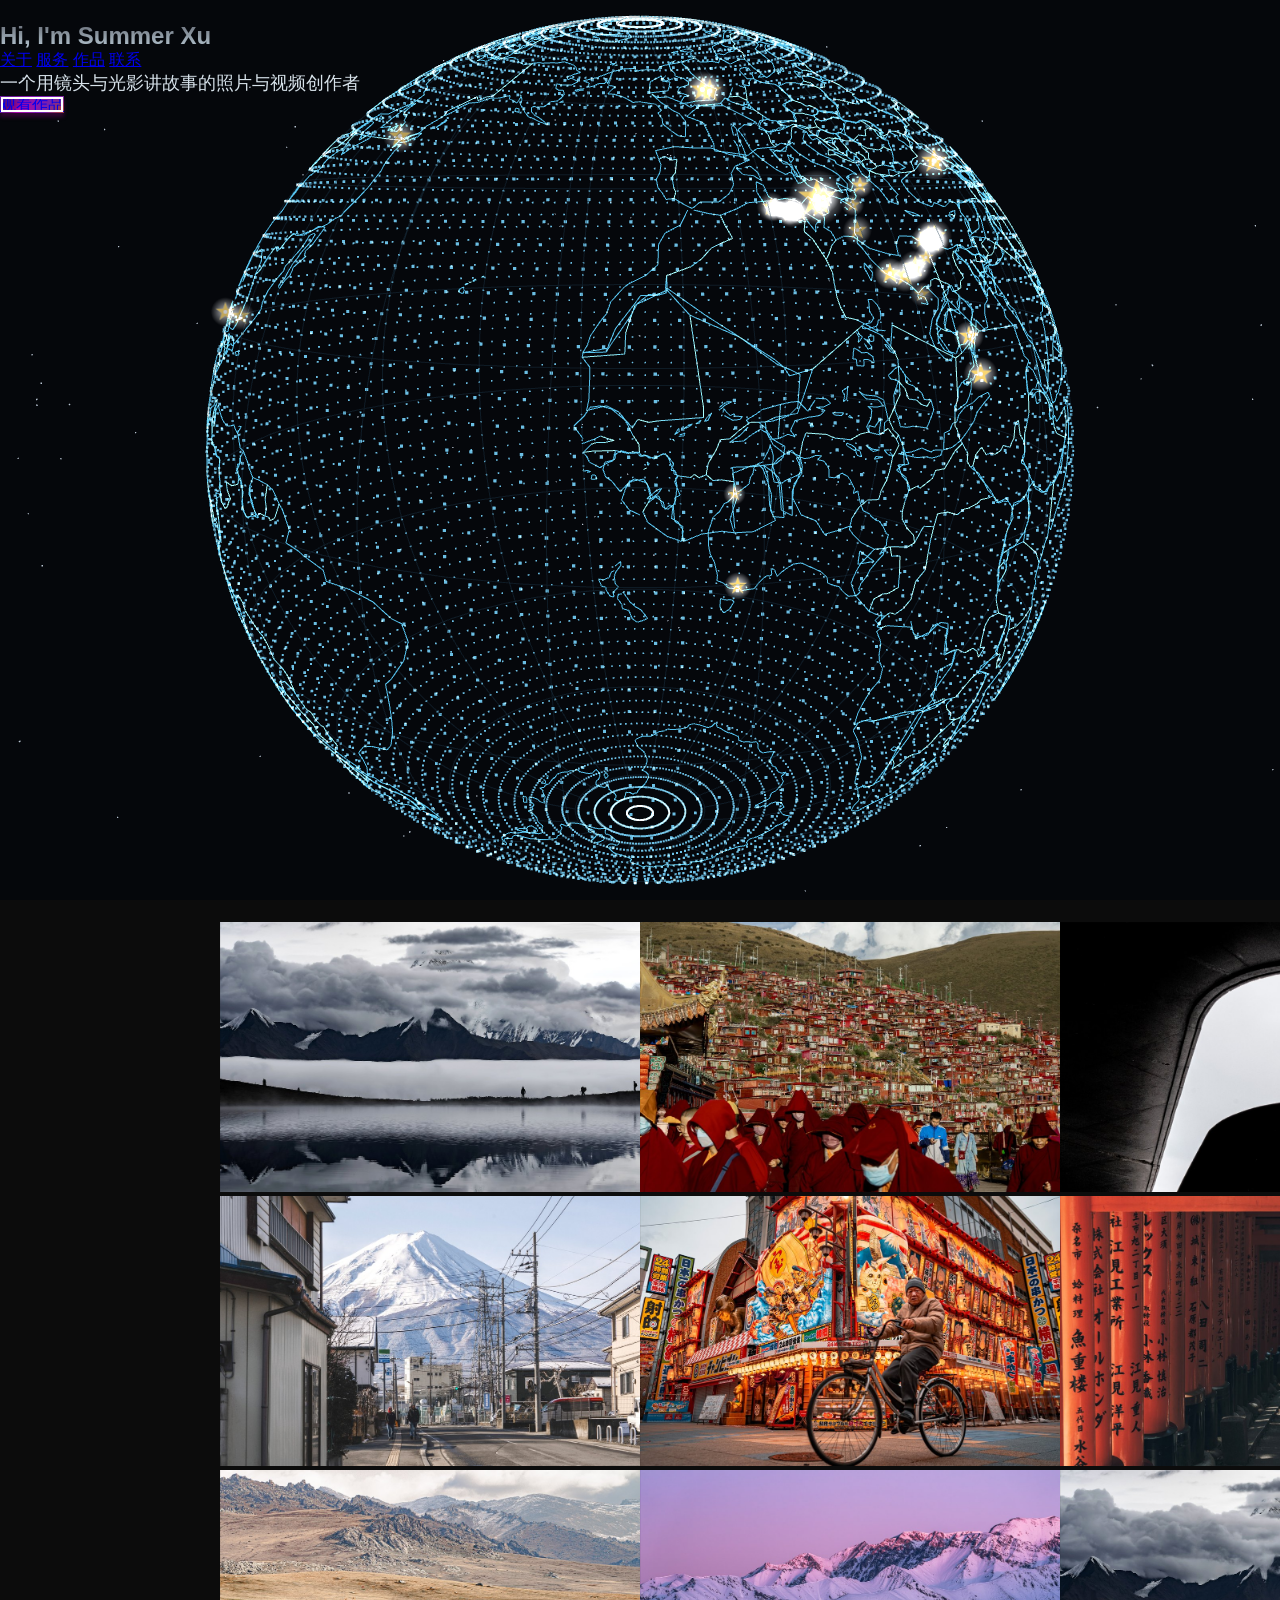
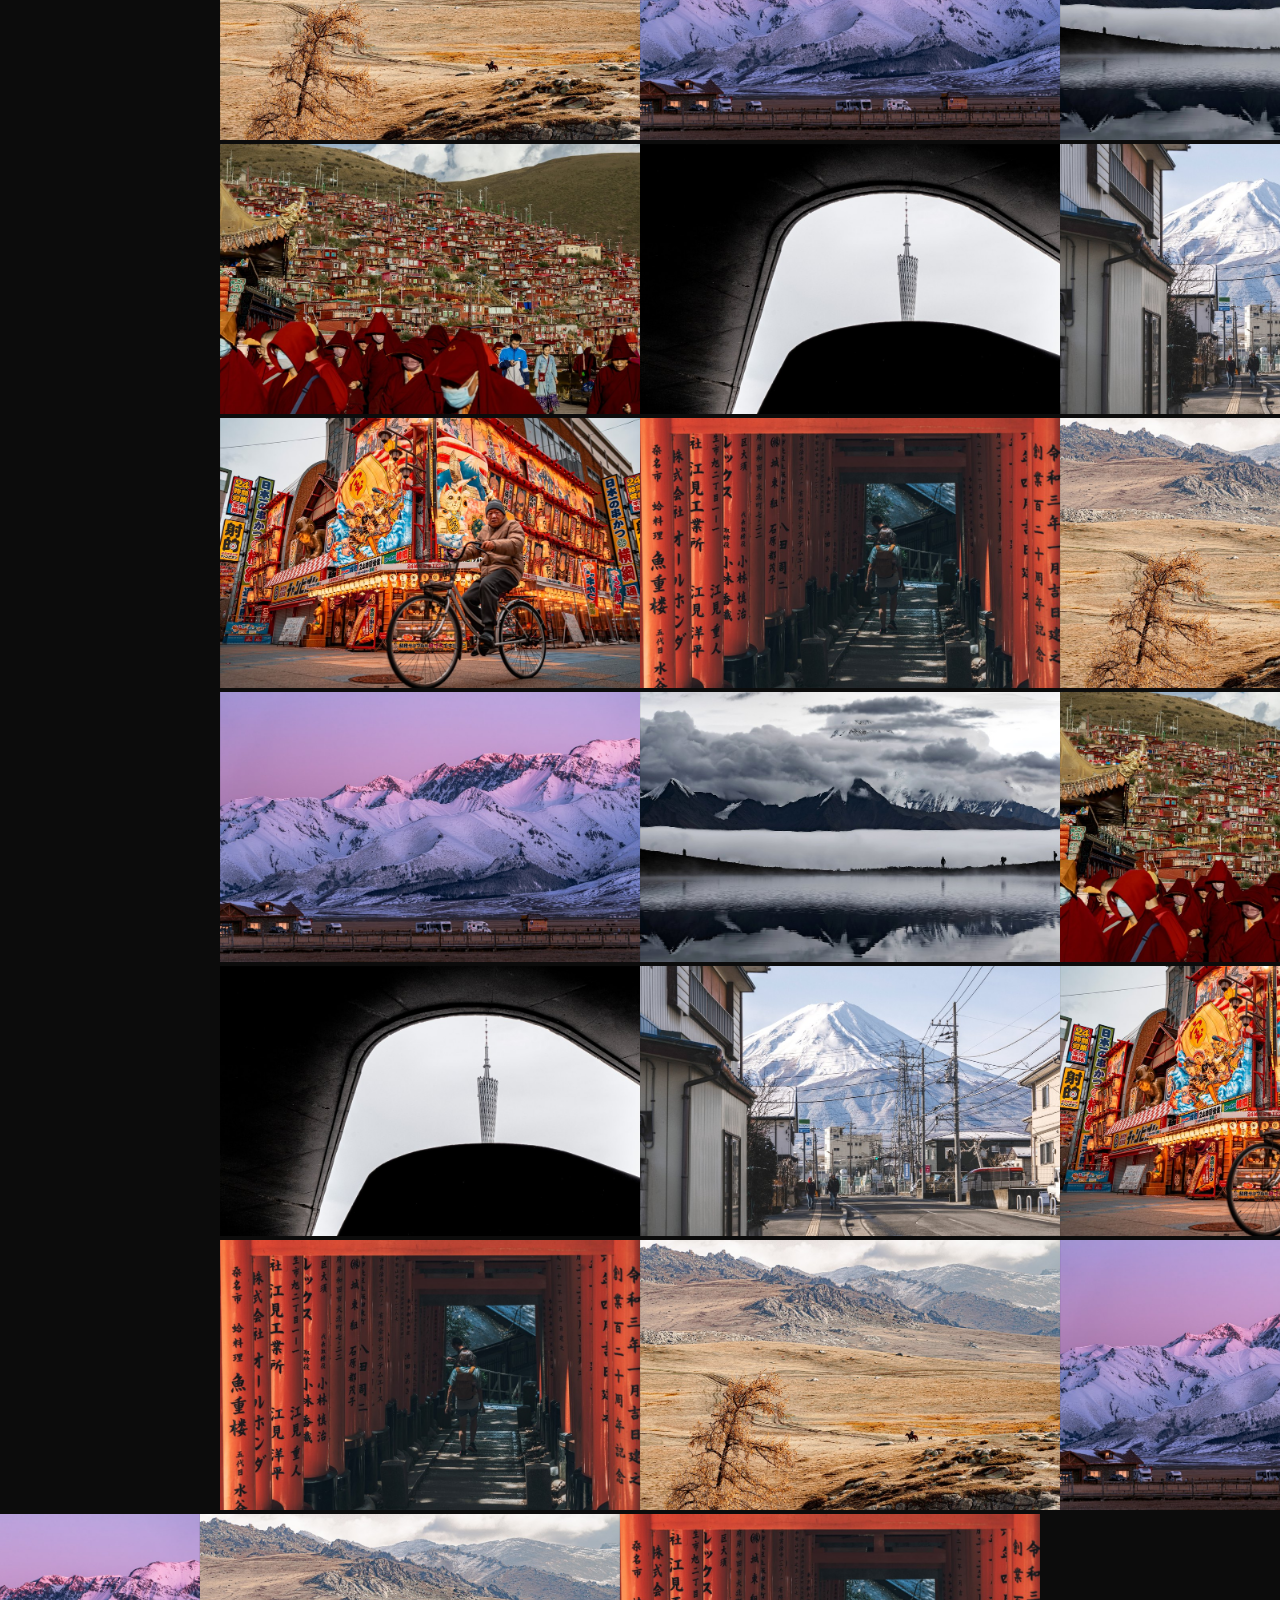
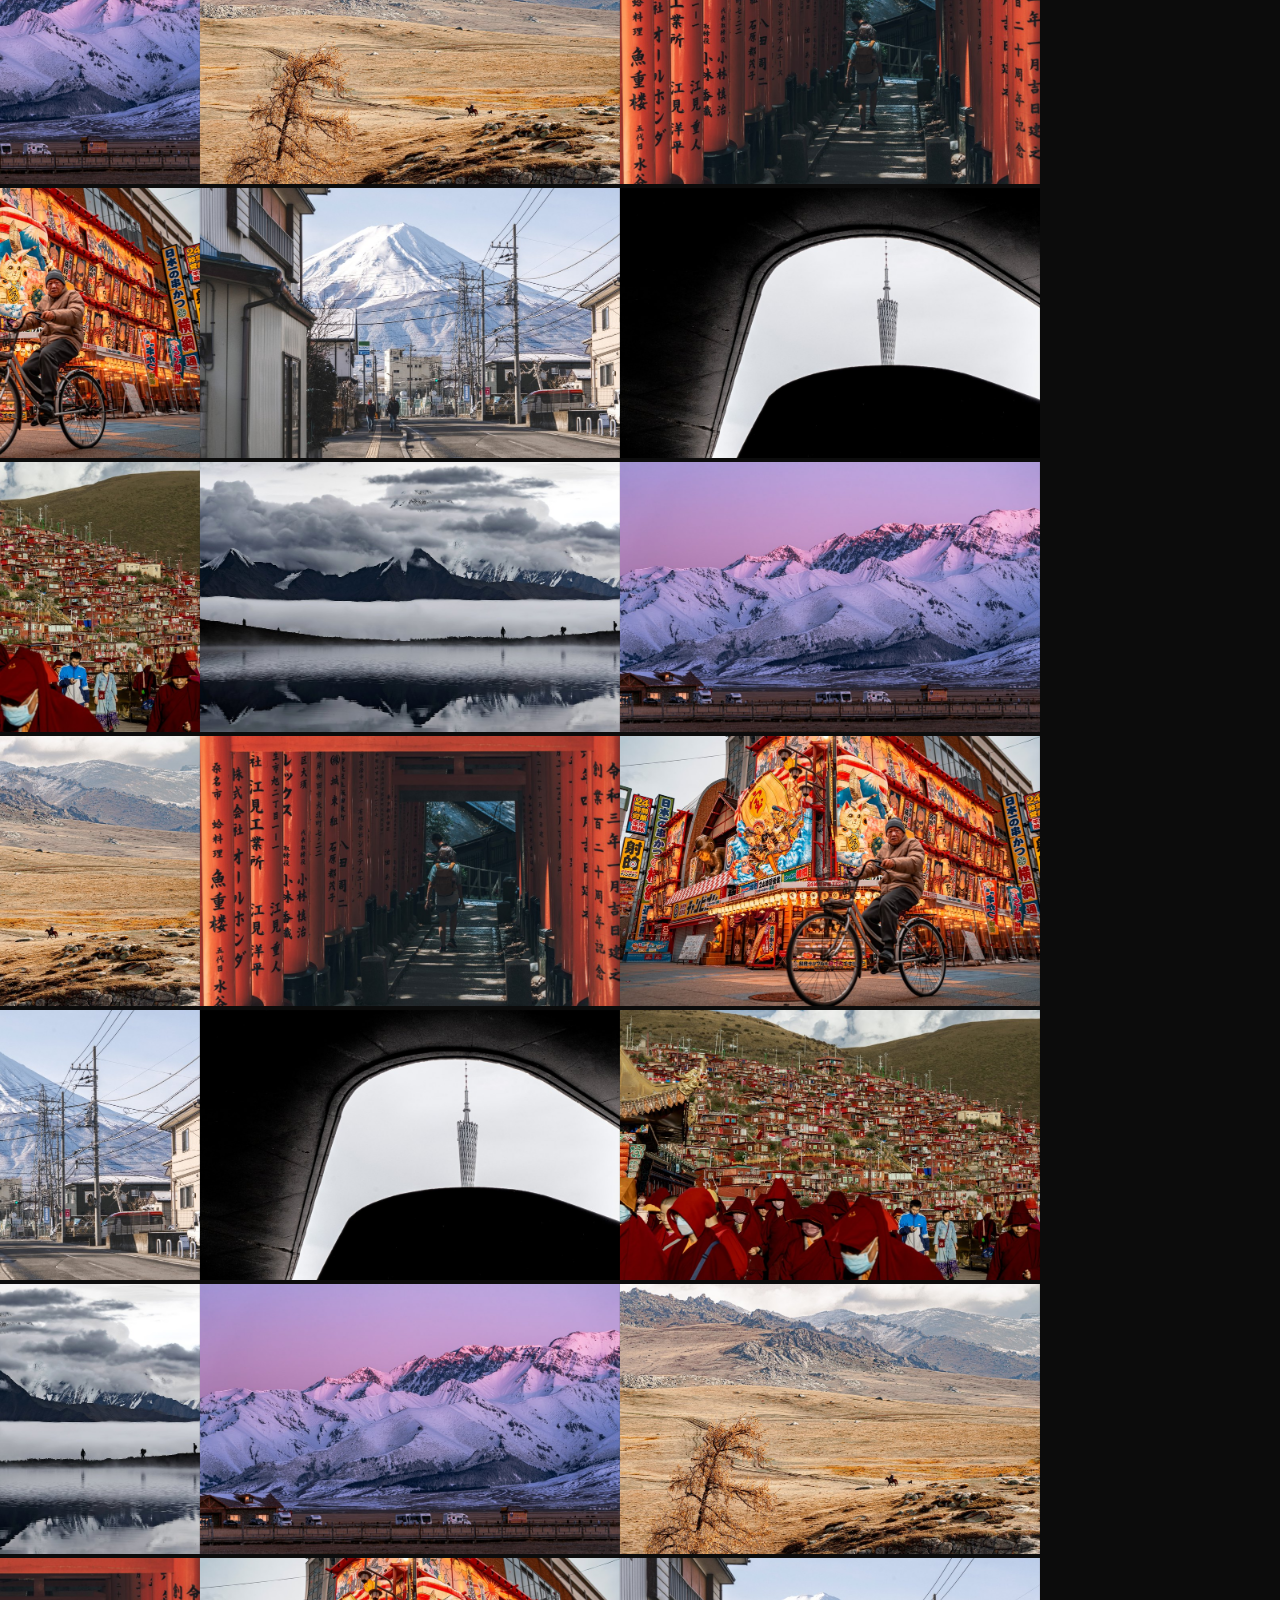
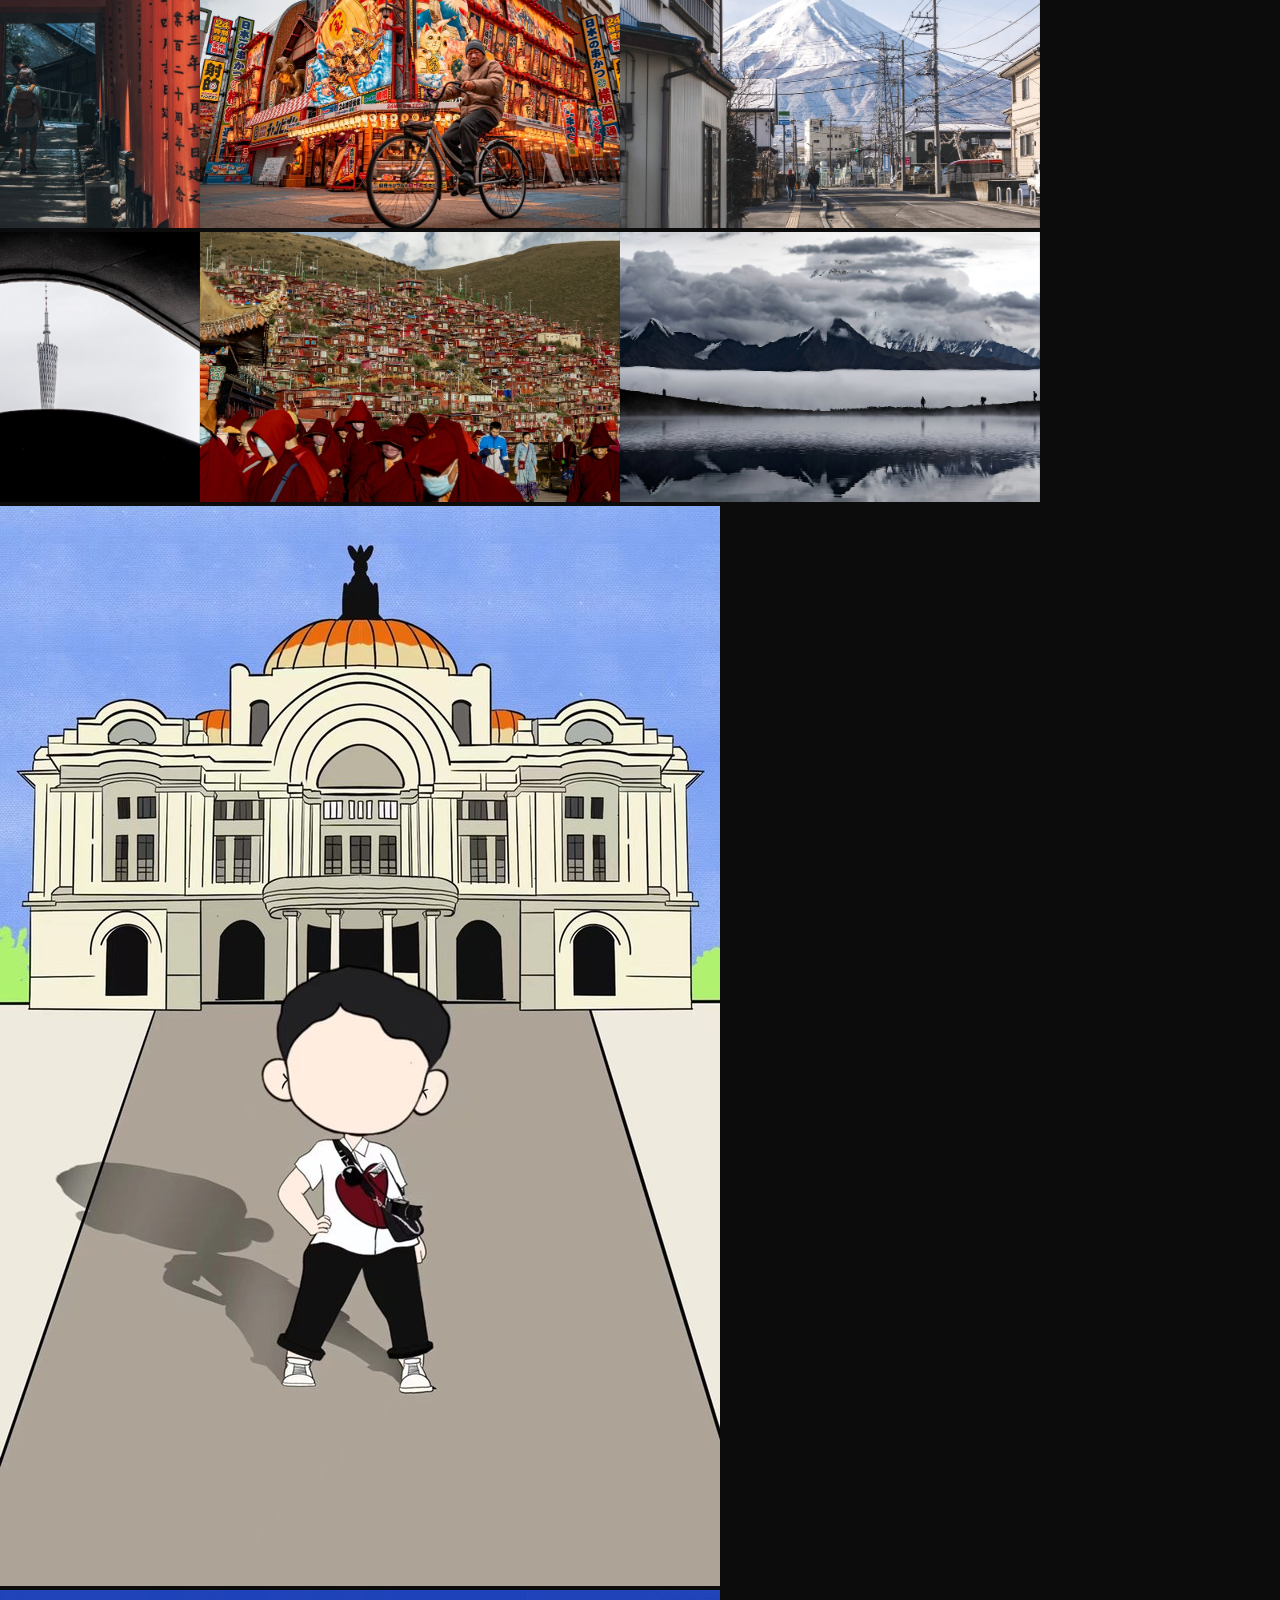
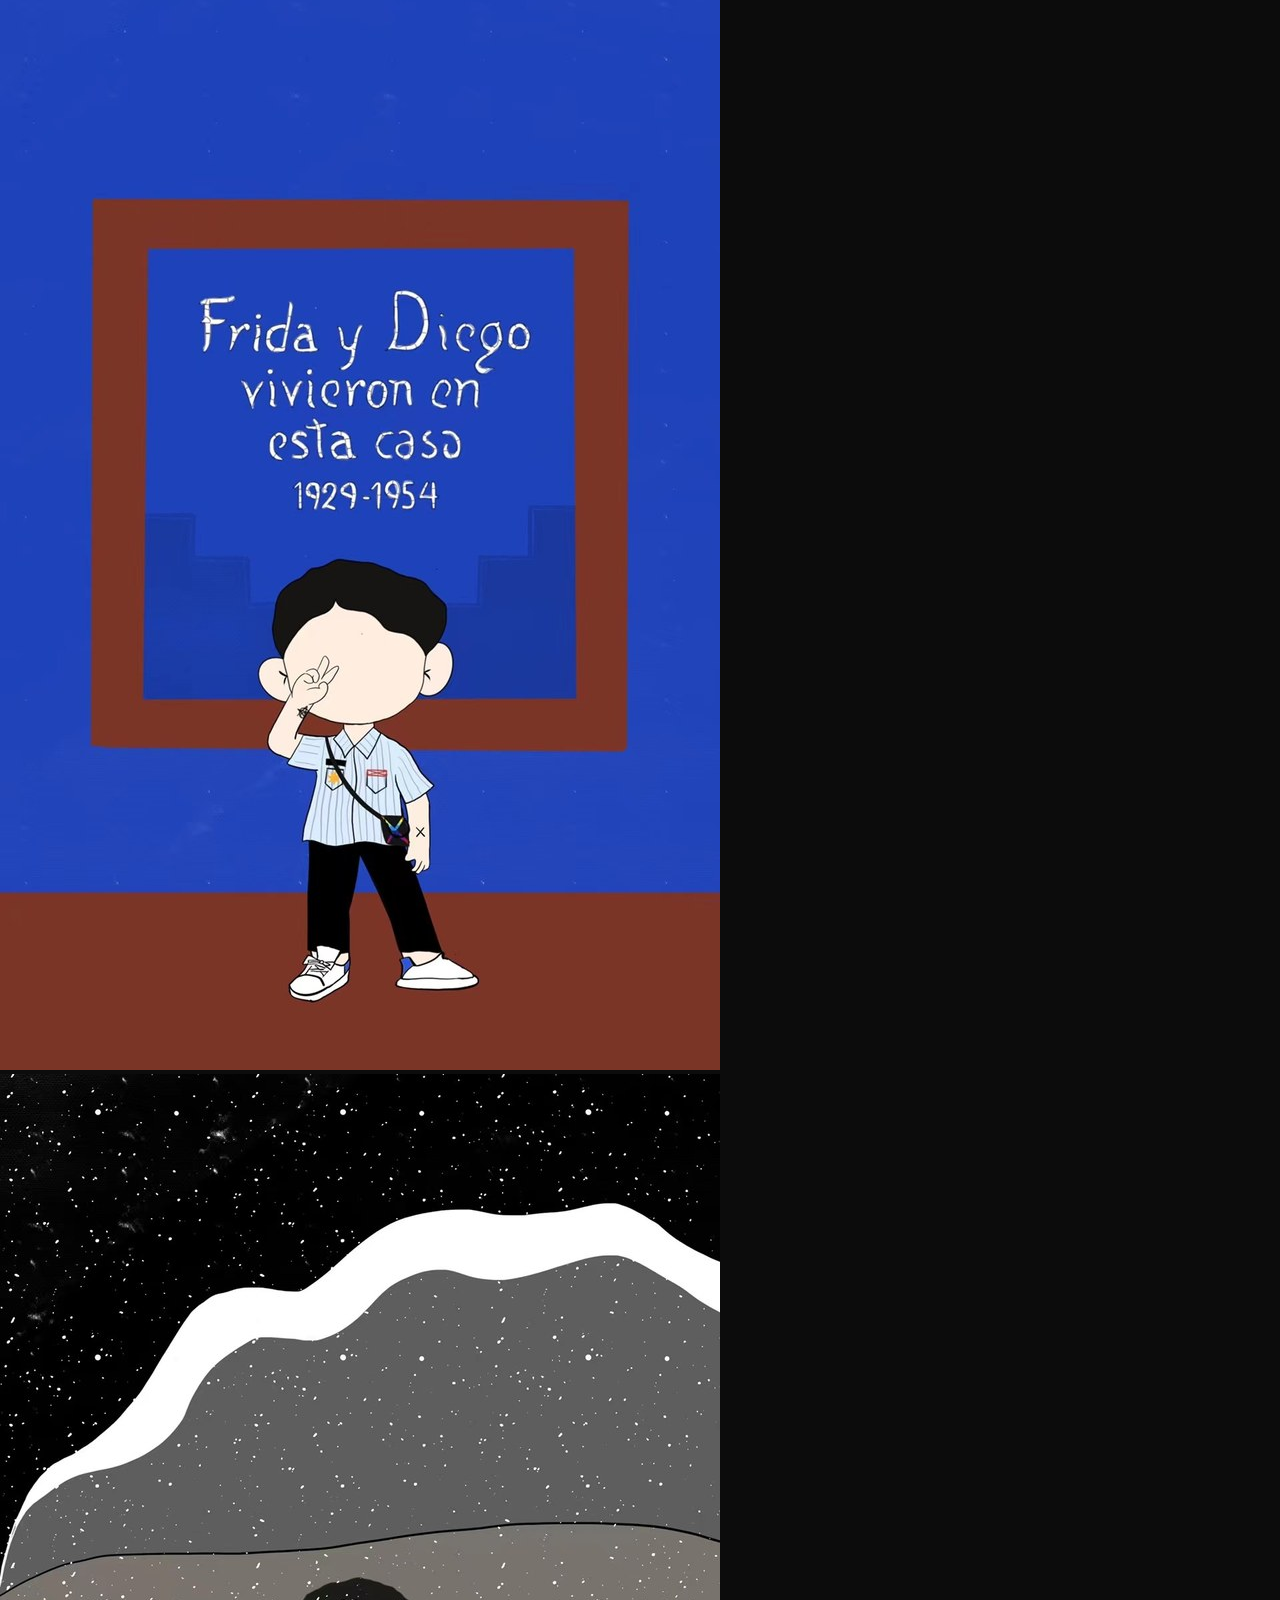
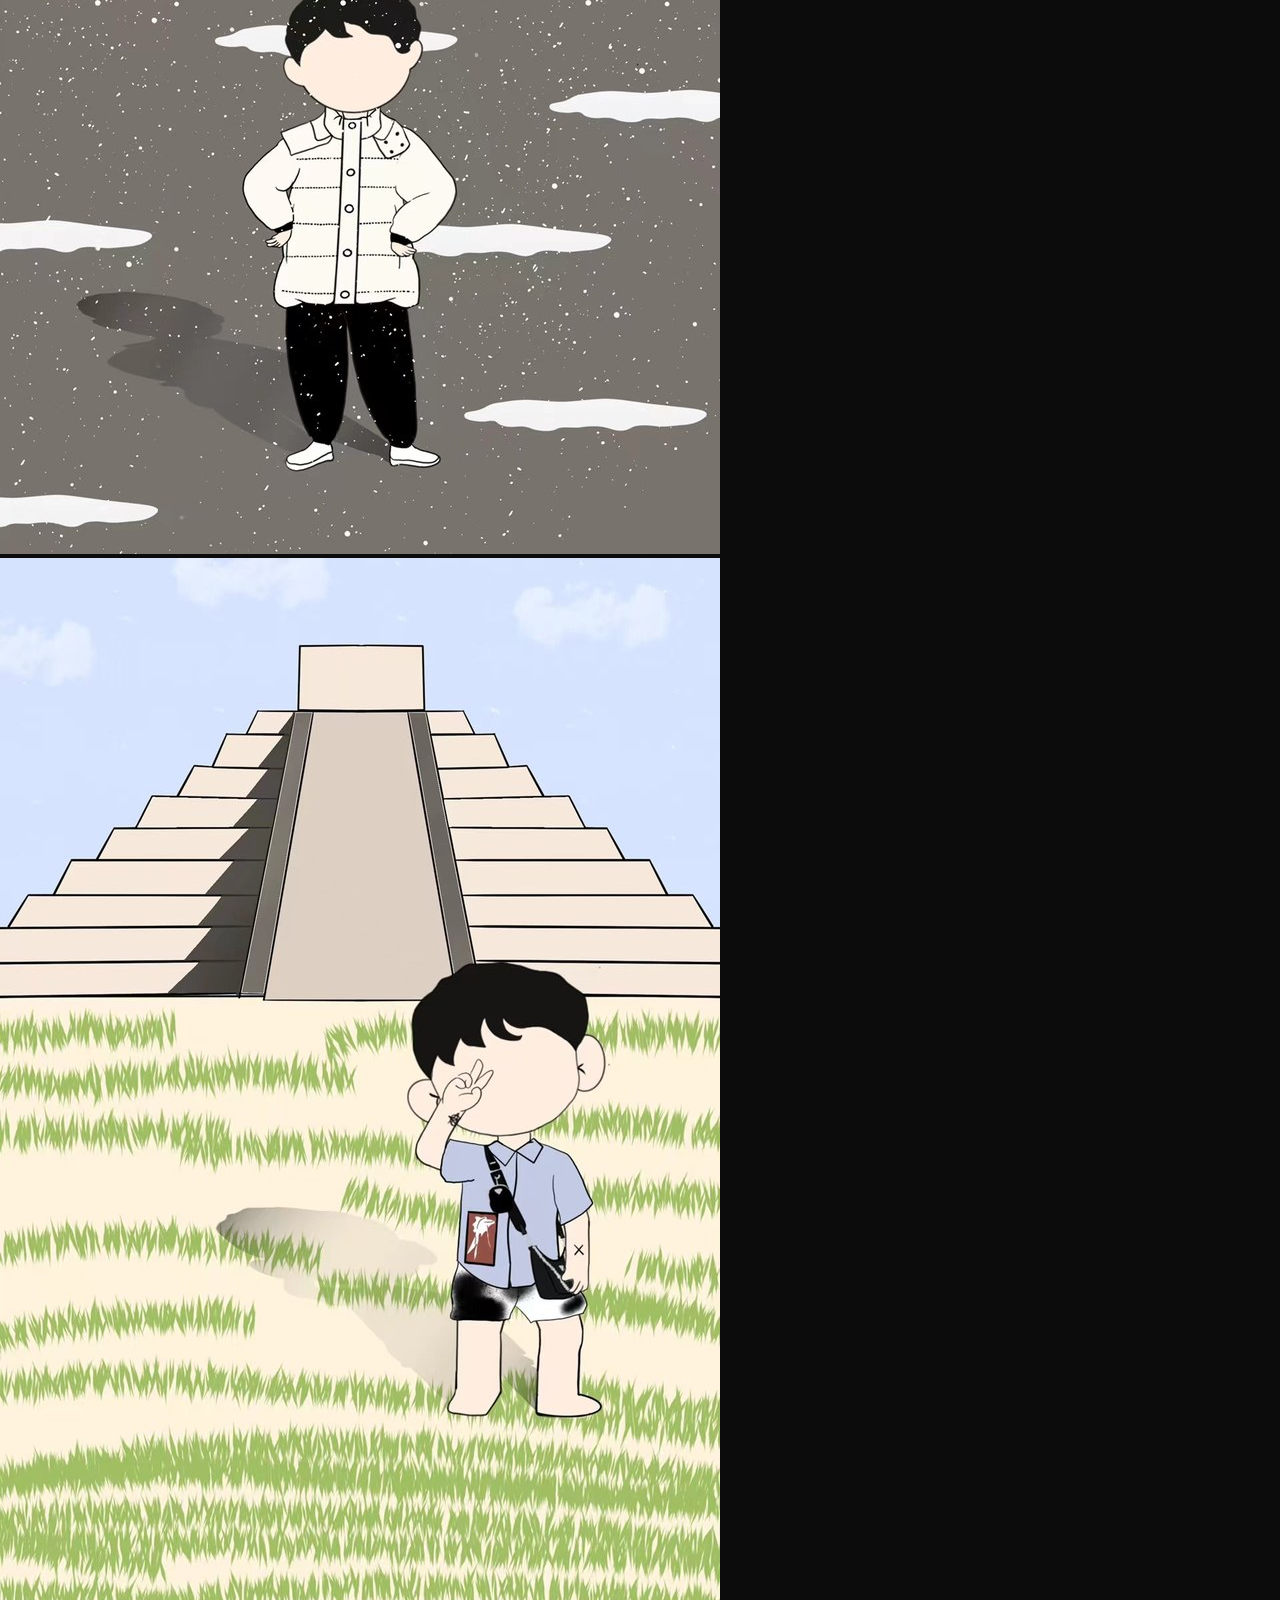
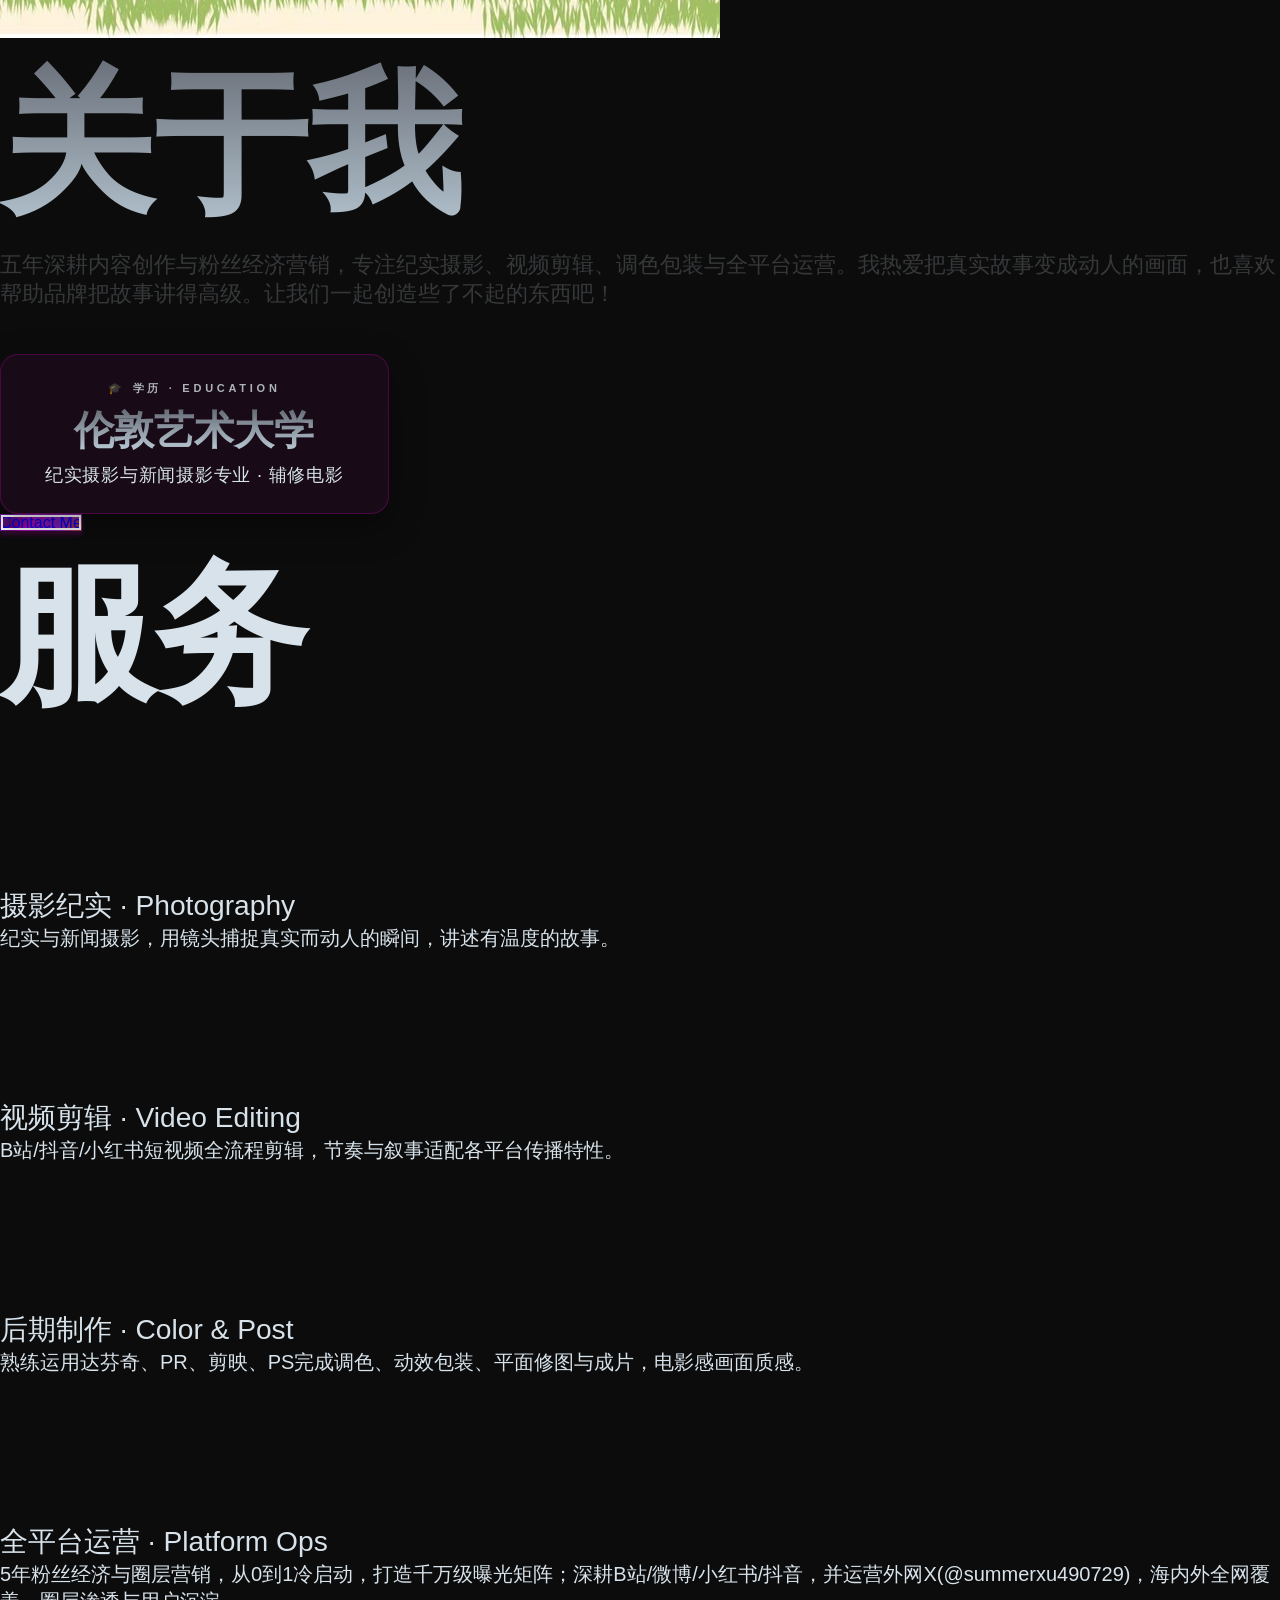
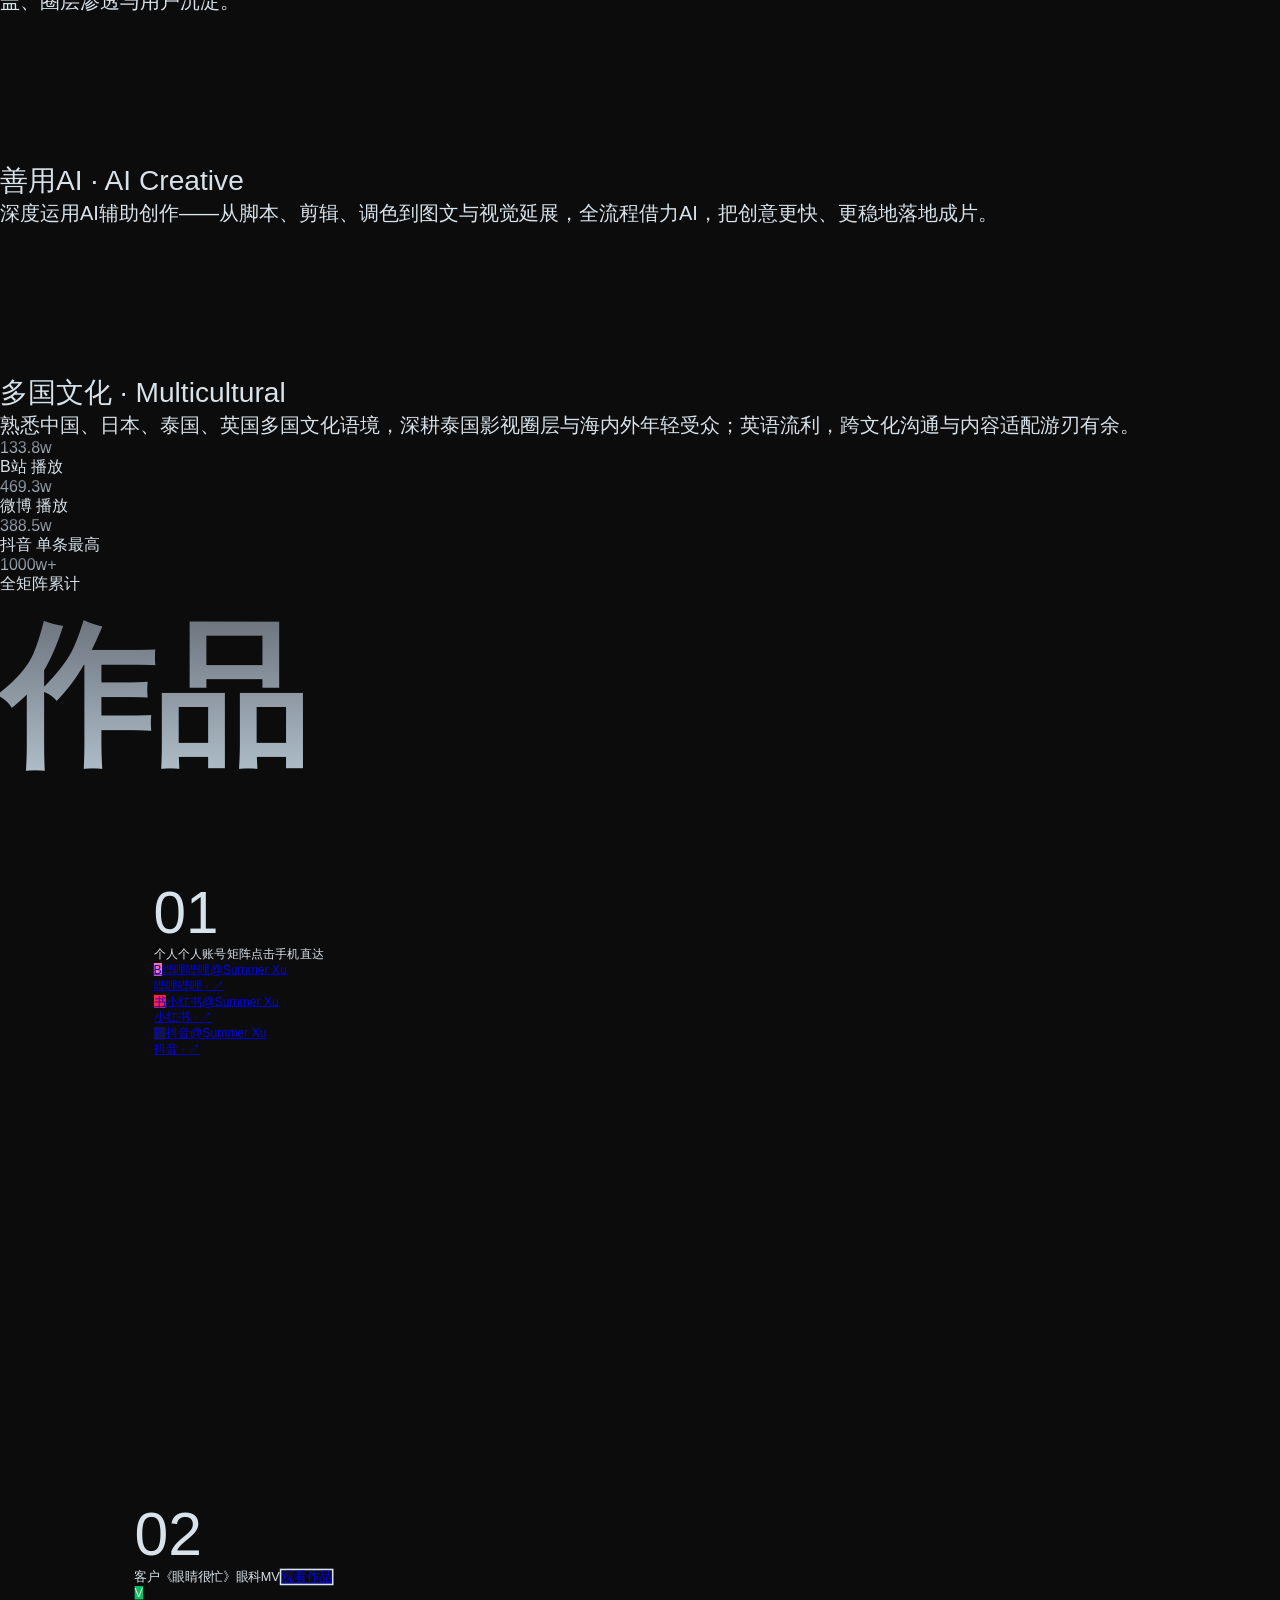
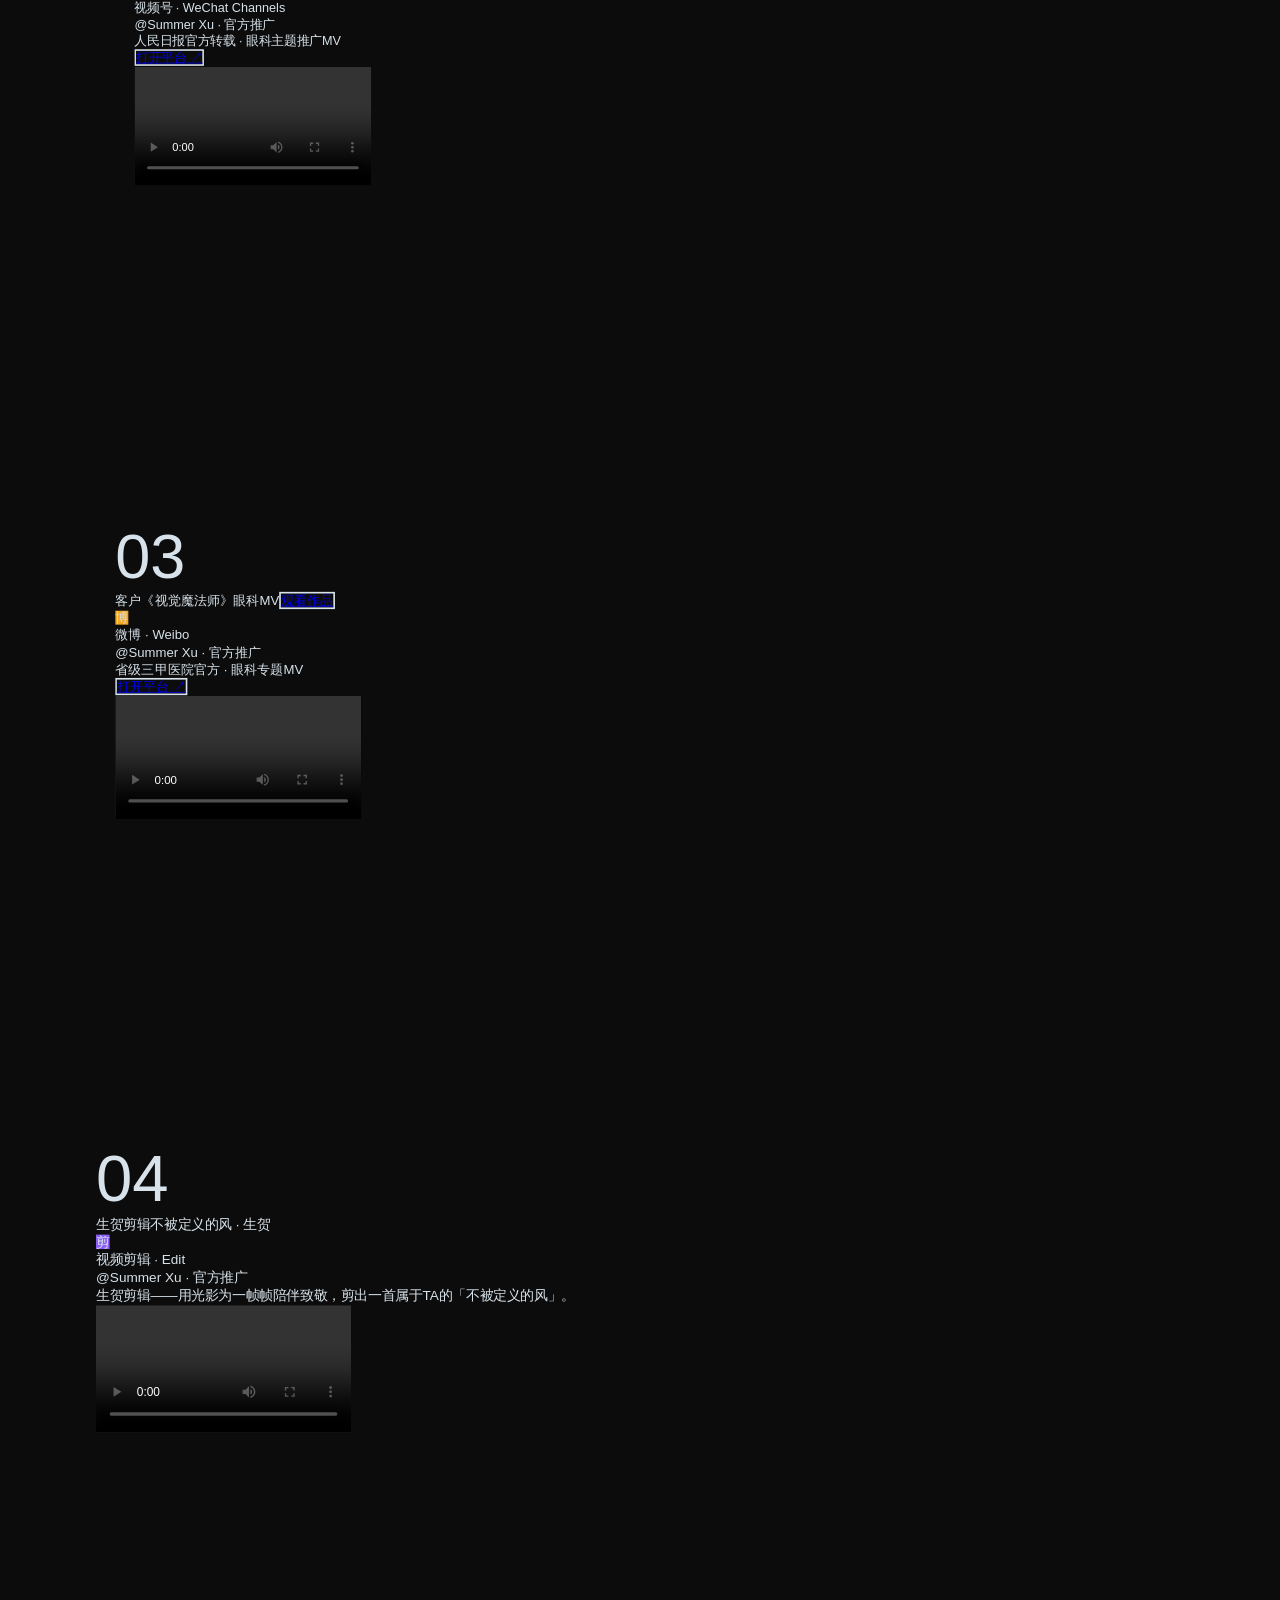
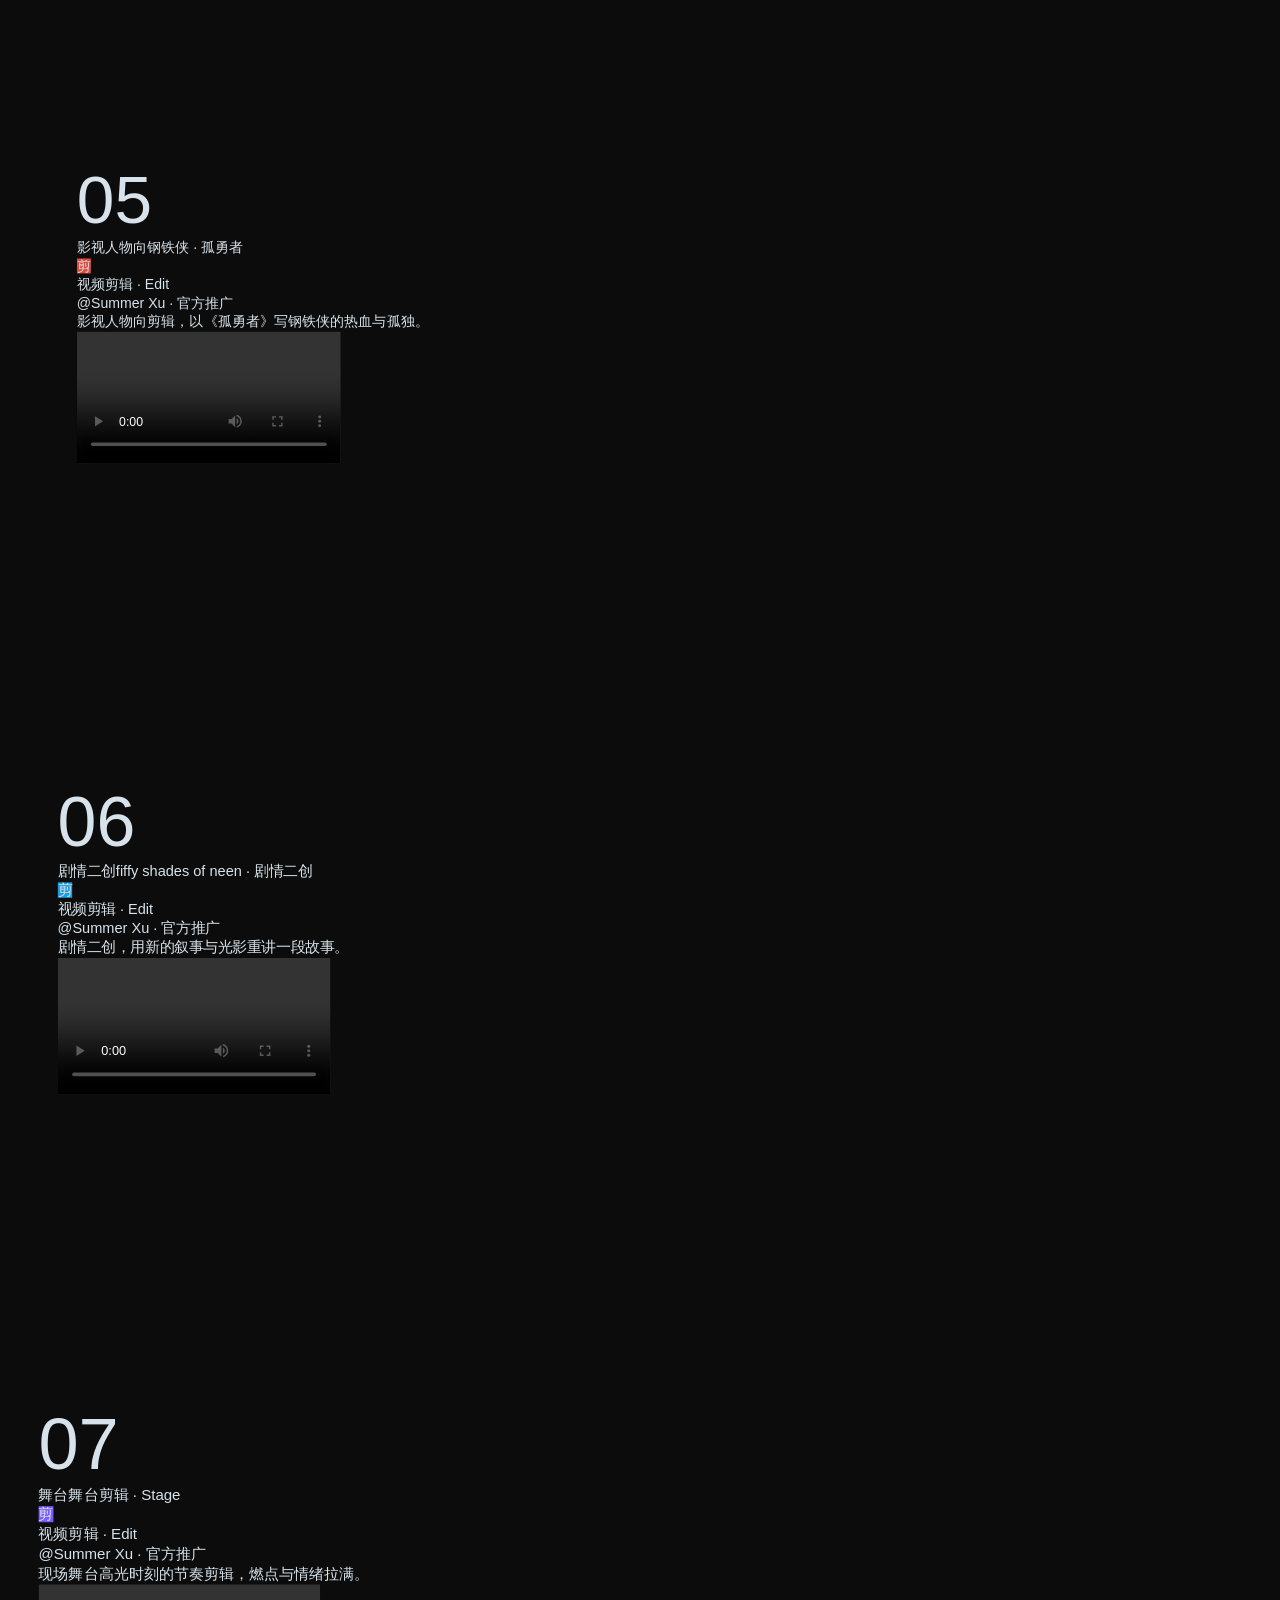
==== index.html @ e1bc9e85 "site preview (landing)" ====
<!DOCTYPE html>
<html lang="zh-CN">
<head>
  <meta charset="UTF-8">
  <meta name="viewport" content="width=device-width, initial-scale=1.0">
  <title>Summer Xu · 徐琦然 — Creator</title>
  <link rel="stylesheet" href="css/fonts.css">
  <script src="js/tailwindcss.js"></script>
  <style>
    html, body, #root { background: #0C0C0C; }
    * { box-sizing: border-box; margin: 0; padding: 0; }
    body { font-family: 'Kanit', sans-serif; color: #D7E2EA; }
    .hero-heading { background: linear-gradient(180deg, #646973 0%, #BBCCD7 100%); -webkit-background-clip: text; background-clip: text; -webkit-text-fill-color: transparent; color: transparent; }
    .overflow-x-clip { overflow-x: clip; }
    .scrollbar-hide::-webkit-scrollbar { display: none; }
    .fade { opacity: 0; transform: translateY(30px); transition: opacity .7s cubic-bezier(.25,.1,.25,1), transform .7s cubic-bezier(.25,.1,.25,1); }
    .fade.in { opacity: 1; transform: translateY(0); }
    .magnet { will-change: transform; transition: transform .3s ease-out; }
    .contact-btn { background: linear-gradient(123deg, #18011F 7%, #B600A8 37%, #7621B0 72%, #BE4C00 100%); box-shadow: 0px 4px 4px rgba(181,1,167,.25), 4px 4px 12px #7721B1 inset; outline: 2px solid #fff; outline-offset: -3px; }
    .ghost-btn { border: 2px solid #D7E2EA; }
    .ghost-btn:hover { background: rgba(215,226,234,.1); }
    .ch { opacity: .2; }
    .edu { display:inline-block; margin-top:clamp(28px,4vw,46px); padding:clamp(18px,3vw,26px) clamp(26px,5vw,44px); border:1px solid rgba(183,0,168,.32); border-radius:18px; background:rgba(183,0,168,.07); box-shadow:0 12px 34px rgba(0,0,0,.38); text-align:center; }
    .edu__label { font-size:11px; letter-spacing:.34em; text-transform:uppercase; color:#D7E2EA; opacity:.78; margin-bottom:12px; font-weight:600; }
    .edu__school { background:linear-gradient(180deg,#646973 0%,#BBCCD7 100%); -webkit-background-clip:text; background-clip:text; -webkit-text-fill-color:transparent; color:transparent; font-weight:800; font-size:clamp(1.5rem,3.4vw,2.5rem); line-height:1.1; }
    .edu__major { margin-top:10px; color:#D7E2EA; font-weight:500; letter-spacing:.04em; font-size:clamp(.95rem,1.8vw,1.15rem); }
  </style>
</head>
<body class="overflow-y-auto">
  <button id="LangBtn" class="fixed top-4 right-4 z-50 px-4 py-2 rounded-full border border-[#D7E2EA]/40 bg-black/50 text-[#D7E2EA] text-sm uppercase tracking-widest hover:bg-[#D7E2EA]/10 transition">EN / 中</button>

  <!-- HERO -->
  <section class="hero relative h-screen flex flex-col overflow-x-clip" style="height:100vh">
    <h1 class="fade hero-heading relative z-10 font-black uppercase tracking-tight leading-none whitespace-nowrap w-full overflow-hidden pt-2 sm:pt-3 md:pt-4 text-[8vw] sm:text-[8.5vw] md:text-[9vw] lg:text-[9.6vw] text-center pointer-events-none" style="position:relative;z-index:10">Hi, I&apos;m Summer Xu</h1>

    <div class="fade relative z-10 flex flex-wrap justify-center gap-5 md:gap-9 mt-4 md:mt-6 text-sm md:text-lg font-medium uppercase tracking-wider pointer-events-none" style="position:relative;z-index:10">
      <a href="#about" data-i18n="navAbout" class="hover:opacity-70 transition-opacity duration-200 pointer-events-auto">About</a>
      <a href="#services" data-i18n="navServices" class="hover:opacity-70 transition-opacity duration-200 pointer-events-auto">Services</a>
      <a href="#projects" data-i18n="navProjects" class="hover:opacity-70 transition-opacity duration-200 pointer-events-auto">Projects</a>
      <a href="#contact" data-i18n="navContact" class="hover:opacity-70 transition-opacity duration-200 pointer-events-auto">Contact</a>
    </div>

    <!-- portrait (透明抠图，全屏幕人像) -->
    <canvas id="globeCanvas" style="position:absolute;inset:0;width:100%;height:100%;z-index:0"></canvas>

    <div class="fade relative z-10 mt-auto flex justify-between items-end pb-7 sm:pb-8 md:pb-10 px-6 md:px-10">
      <p class="text-[#D7E2EA] font-light uppercase tracking-wide leading-snug max-w-[160px] sm:max-w-[220px] md:max-w-[260px] pointer-events-none" style="font-size:clamp(.75rem,1.4vw,1.5rem)" data-i18n="heroSub">a photo &amp; video creator crafting striking, unforgettable stories across platforms</p>
      <a id="heroContact" href="#photography" data-i18n="heroContact" class="magnet contact-btn text-white font-medium uppercase tracking-widest px-8 py-3 sm:px-10 sm:py-3.5 text-xs sm:text-sm md:text-base">View Works</a>
    </div>
  </section>

  <!-- MARQUEE -->
  <section id="marquee" class="bg-[#0C0C0C] pt-24 sm:pt-32 md:pt-40 pb-10">
    <div class="row1 flex gap-3 overflow-hidden will-change-transform">
      <!-- images injected -->
    </div>
    <div class="row2 flex gap-3 overflow-hidden will-change-transform mt-3 gap-3">
      <!-- images injected -->
    </div>
  </section>

  <!-- ABOUT -->
  <section id="about" class="relative min-h-screen flex flex-col items-center justify-center px-5 sm:px-8 md:px-10 py-20">
    <img class="fade absolute top-[4%] left-[1%] sm:left-[2%] md:left-[4%] w-[110px] sm:w-[150px] md:w-[200px] rounded-2xl object-cover" src="images/landing/about1.jpg" alt="deco">
    <img class="fade absolute bottom-[8%] left-[3%] sm:left-[6%] md:left-[10%] w-[90px] sm:w-[130px] md:w-[170px] rounded-2xl object-cover" src="images/landing/about2.jpg" alt="deco">
    <img class="fade absolute top-[4%] right-[1%] sm:right-[2%] md:right-[4%] w-[110px] sm:w-[150px] md:w-[200px] rounded-2xl object-cover" src="images/landing/about3.jpg" alt="deco">
    <img class="fade absolute bottom-[8%] right-[3%] sm:right-[6%] md:right-[10%] w-[120px] sm:w-[160px] md:w-[210px] rounded-2xl object-cover" src="images/landing/about4.jpg" alt="deco">

    <h2 class="fade hero-heading font-black uppercase leading-none tracking-tight text-center" style="font-size:clamp(3rem,12vw,160px)" data-i18n="aboutTitle">About me</h2>
    <div class="mt-10 sm:mt-14 md:mt-16"></div>
    <p id="anim" class="text-[#D7E2EA] font-medium text-center leading-relaxed max-w-[560px]" style="font-size:clamp(1rem,2vw,1.35rem)">With five years of experience in content creation and fan-community marketing, I focus on photojournalism, video editing, color grading, and full-platform operations. I truly enjoy turning real stories into striking images and bringing brands to life. Let's build something incredible together!</p>
    <div class="edu fade">
      <div class="edu__label" data-i18n="eduLabel">🎓 学历 · Education</div>
      <div class="edu__school" data-i18n="eduSchool">伦敦艺术大学</div>
      <div class="edu__major" data-i18n="eduMajor">纪实摄影与新闻摄影专业 · 辅修电影</div>
    </div>
    <div class="mt-14 sm:mt-16 md:mt-20"></div>
    <a href="#contact" class="magnet contact-btn text-white font-medium uppercase tracking-widest px-8 py-3 sm:px-10 sm:py-3.5 text-xs sm:text-sm md:text-base">Contact Me</a>
  </section>

  <!-- SERVICES -->
  <section id="services" class="bg-white text-[#0C0C0C] rounded-t-[40px] sm:rounded-t-[50px] md:rounded-t-[60px] px-5 sm:px-8 md:px-10 py-20 sm:py-24 md:py-32">
    <h2 class="text-[#0C0C0C] font-black uppercase text-center mb-16 sm:mb-20 md:mb-28" style="font-size:clamp(3rem,12vw,160px)" data-i18n="servicesTitle">Services</h2>
    <div id="svc" class="max-w-5xl mx-auto"></div>
  </section>

  <!-- PROJECTS -->
  <section id="projects" class="bg-[#0C0C0C] rounded-t-[40px] sm:rounded-t-[50px] md:rounded-t-[60px] -mt-10 sm:-mt-12 md:-mt-14 z-10 px-5 sm:px-8 md:px-10 pt-20 sm:pt-24 md:pt-28">
    <h2 class="hero-heading font-black uppercase leading-none tracking-tight text-center mb-12" style="font-size:clamp(3rem,12vw,160px)" data-i18n="projectsTitle">Projects</h2>
    <div id="stack" class="relative max-w-[1400px] mx-auto"></div>
  </section>

  <!-- CONTACT -->
  <section id="contact" class="bg-[#0C0C0C] min-h-[60vh] flex flex-col items-center justify-center px-6 py-24 text-center">
    <p class="hero-heading font-black uppercase leading-none tracking-tight mb-8" style="font-size:clamp(2.4rem,9vw,120px)" data-i18n="contactTitle">Let&apos;s talk</p>
    <p class="text-[#D7E2EA] font-light uppercase tracking-wide max-w-xl mb-8" style="font-size:clamp(1rem,2vw,1.4rem)" data-i18n="contactName">Summer Xu · 徐琦然</p>
    <a href="mailto:1226819716@qq.com" class="contact-btn text-white font-medium uppercase tracking-widest px-8 py-3 sm:px-10 sm:py-3.5 text-xs sm:text-sm md:text-base">1226819716@qq.com</a>
    <p class="mt-6 text-[#D7E2EA]/60 text-sm md:text-base">+86 132 8132 7813</p>
    <div class="mt-8 flex flex-wrap gap-4 justify-center">
      <a href="https://space.bilibili.com/25897119" target="_blank" rel="noopener" class="ghost-btn rounded-full px-6 py-2 text-sm uppercase tracking-widest">B站</a>
      <a href="https://xhslink.cn/o/3Dbxb5fQph7" target="_blank" rel="noopener" class="ghost-btn rounded-full px-6 py-2 text-sm uppercase tracking-widest">小红书</a>
      <a href="https://v.douyin.com/-KWVa6WelIA/" target="_blank" rel="noopener" class="ghost-btn rounded-full px-6 py-2 text-sm uppercase tracking-widest">抖音</a>
      <a href="https://x.com/summerxu490729" target="_blank" rel="noopener" class="ghost-btn rounded-full px-6 py-2 text-sm uppercase tracking-widest">X</a>
    </div>
  </section>

  <footer class="bg-[#0C0C0C] text-center pb-10 text-[#D7E2EA]/40 text-xs" data-i18n="foot">© 徐琦然 Summer Xu · 保留所有权利</footer>

  <script src="js/three.min.js"></script>
  <script src="data/places.js"></script>
  <script src="data/borders.js"></script>
  <script src="js/globe.js"></script>
  <script>
    let lang = (new URLSearchParams(location.search).get('lang')||'zh');
    const STR={zh:{heroSub:'一个用镜头与光影讲故事的照片与视频创作者',heroContact:'观看作品',slideHint:'左右滑动查看作品 · 4个平台 / 外网X',navAbout:'关于',navServices:'服务',navProjects:'作品',navContact:'联系',aboutTitle:'关于我',servicesTitle:'服务',projectsTitle:'作品',contactTitle:'来聊聊',contactName:'Summer Xu · 徐琦然',statB:'B站 播放',statW:'微博 播放',statD:'抖音 单条最高',statT:'全矩阵累计',foot:'© 徐琦然 Summer Xu · 保留所有权利',live:'观看作品',openPlatform:'打开平台 ↗',tapPhone:'点击手机直达',catPersonal:'个人',catClient:'客户',catFounder:'创始人' ,catFan:'生贺剪辑',catAct:'影视人物向',catDrama:'剧情二创',catStage:'舞台',catEvent:'活动记录',wxChannels:'视频号 · WeChat Channels',weibo:'微博 · Weibo',editTitle:'视频剪辑 · Edit',official:'@Summer Xu · 官方推广',aboutText:'五年深耕内容创作与粉丝经济营销，专注纪实摄影、视频剪辑、调色包装与全平台运营。我热爱把真实故事变成动人的画面，也喜欢帮助品牌把故事讲得高级。让我们一起创造些了不起的东西吧！',eduLabel:'🎓 学历 · Education',eduSchool:'伦敦艺术大学',eduMajor:'纪实摄影与新闻摄影专业 · 辅修电影'},
      en:{heroSub:'a photo & video creator crafting striking, unforgettable stories across platforms',heroContact:'View Works',slideHint:'Swipe left / right · 4 platforms incl. X',navAbout:'About',navServices:'Services',navProjects:'Projects',navContact:'Contact',aboutTitle:'About me',servicesTitle:'Services',projectsTitle:'Projects',contactTitle:'Let\'s talk',contactName:'Summer Xu · 徐琦然',statB:'Bilibili views',statW:'Weibo views',statD:'Douyin top video',statT:'Total matrix',foot:'© Summer Xu · All Rights Reserved',live:'Live Project',openPlatform:'Open platform ↗',tapPhone:'Tap a phone to visit',catPersonal:'Personal',catClient:'Client',catFounder:'Founder',catFan:'Birthday Edit',catAct:'Character Edit',catDrama:'Story Remix',catStage:'Stage',catEvent:'Event Record',wxChannels:'Video · WeChat Channels',weibo:'Weibo',editTitle:'Video Edit',official:'@Summer Xu · Official',aboutText:'With five years of experience in content creation and fan-community marketing, I focus on photojournalism, video editing, color grading, and full-platform operations. I truly enjoy turning real stories into striking images and bringing brands to life. Let\'s build something incredible together!',eduLabel:'🎓 Education',eduSchool:'University of the Arts London',eduMajor:'Documentary & Photojournalism · Minor in Film'}};
    const T = k => (STR[lang] && STR[lang][k]) || k;
    const SV={zh:[{n:'01',name:'摄影纪实 · Photography',d:'纪实与新闻摄影，用镜头捕捉真实而动人的瞬间，讲述有温度的故事。'},{n:'02',name:'视频剪辑 · Video Editing',d:'B站/抖音/小红书短视频全流程剪辑，节奏与叙事适配各平台传播特性。'},{n:'03',name:'后期制作 · Color & Post',d:'熟练运用达芬奇、PR、剪映、PS完成调色、动效包装、平面修图与成片，电影感画面质感。'},{n:'04',name:'全平台运营 · Platform Ops',d:'5年粉丝经济与圈层营销，从0到1冷启动，打造千万级曝光矩阵；深耕B站/微博/小红书/抖音，并运营外网X(@summerxu490729)，海内外全网覆盖、圈层渗透与用户沉淀。'},{n:'05',name:'善用AI · AI Creative',d:'深度运用AI辅助创作——从脚本、剪辑、调色到图文与视觉延展，全流程借力AI，把创意更快、更稳地落地成片。'},{n:'06',name:'多国文化 · Multicultural',d:'熟悉中国、日本、泰国、英国多国文化语境，深耕泰国影视圈层与海内外年轻受众；英语流利，跨文化沟通与内容适配游刃有余。'}],
      en:[{n:'01',name:'Photography · Photojournalism',d:'Documentary & news photography that captures real, moving moments and tells stories with warmth.'},{n:'02',name:'Video Editing',d:'Full-pipeline short-video editing for Bilibili, Douyin & Red — pacing & narrative tuned per platform.'},{n:'03',name:'Color & Post',d:'DaVinci, Premiere, CapCut & Photoshop for grading, motion graphics, retouch and finishing — cinematic quality.'},{n:'04',name:'Platform Ops · incl. X',d:'5 years in fan-economy & niche marketing — cold-starting accounts from zero, building 10M+ exposure; runs Bilibili/Weibo/Red/Douyin plus overseas X (@summerxu490729), reaching global & domestic audiences.'},{n:'05',name:'AI Creative',d:'Leveraging AI across script, editing, grading and visuals to bring ideas to market faster and sharper.'},{n:'06',name:'Multicultural',d:'Fluent across Chinese, Japanese, Thai & UK cultures; deep in Thai fandoms and global Gen-Z audiences. Fluent English.'}]};
    const PJ={zh:[{n:'01',cat:'catPersonal',name:'个人账号矩阵',type:'phones',links:[{label:'B站',icon:'B',color:'#fb7299',cn:'哔哩哔哩',href:'https://space.bilibili.com/25897119',video:'images/social/bilibili.mp4'},{label:'小红书',icon:'书',color:'#ff2442',cn:'小红书',href:'https://xhslink.cn/o/3Dbxb5fQph7',video:'images/social/xhs.mp4'},{label:'抖音',icon:'抖',color:'#161823',cn:'抖音',href:'https://v.douyin.com/-KWVa6WelIA/',video:'images/social/douyin.mp4'}]},{n:'02',cat:'catClient',name:'《眼睛很忙》眼科MV',type:'page',plat:'WeChat',accent:'#07c160',live:'https://weixin.qq.com/sph/AyDMCaxthU',video:'images/landing/videos/eyes-mv.mp4',desc:'人民日报官方转载 · 眼科主题推广MV'},{n:'03',cat:'catClient',name:'《视觉魔法师》眼科MV',type:'page',plat:'Weibo',accent:'#f5a623',live:'https://weibo.com/2803301701/4777407503143862',video:'images/landing/videos/vision-mv.mp4',desc:'省级三甲医院官方 · 眼科专题MV'},{n:'04',cat:'catFan',name:'不被定义的风 · 生贺',type:'page',plat:'Edit',accent:'#8b5cf6',video:'images/landing/videos/wind-edit.mp4',desc:'生贺剪辑——用光影为一帧帧陪伴致敬，剪出一首属于TA的「不被定义的风」。'},{n:'05',cat:'catAct',name:'钢铁侠 · 孤勇者',type:'page',plat:'Edit',accent:'#e04a3a',video:'images/landing/videos/guoyongzhe.mp4',desc:'影视人物向剪辑，以《孤勇者》写钢铁侠的热血与孤独。'},{n:'06',cat:'catDrama',name:'fiffy shades of neen · 剧情二创',type:'page',plat:'Edit',accent:'#1f9be0',video:'images/landing/videos/neen-edit.mp4',desc:'剧情二创，用新的叙事与光影重讲一段故事。'},{n:'07',cat:'catStage',name:'舞台剪辑 · Stage',type:'page',plat:'Edit',accent:'#7c5cff',video:'images/landing/videos/stage-edit.mp4',desc:'现场舞台高光时刻的节奏剪辑，燃点与情绪拉满。'},{n:'08',cat:'catEvent',name:'26运动会 · Event',type:'page',plat:'Edit',accent:'#0aa3a3',video:'images/landing/videos/sports-edit.mp4',desc:'活动记录向——把26运动会的热血瞬间与精彩剪影收录成片。'},{n:'09',cat:'catFounder',name:'峨眉山四源堂康养',type:'page',plat:'WeChat',accent:'#07c160',live:'https://weixin.qq.com/sph/ARMfez4ACi',video:'images/landing/videos/siyuantang.mp4',desc:'峨眉山四源堂康养中心 · 从0到1筹建与全链路运营'}],
      en:[{n:'01',cat:'catPersonal',name:'Personal Account Matrix',type:'phones',links:[{label:'Bilibili',icon:'B',color:'#fb7299',cn:'Bilibili',href:'https://space.bilibili.com/25897119',video:'images/social/bilibili.mp4'},{label:'Red',icon:'书',color:'#ff2442',cn:'RED',href:'https://xhslink.cn/o/3Dbxb5fQph7',video:'images/social/xhs.mp4'},{label:'Douyin',icon:'抖',color:'#161823',cn:'Douyin',href:'https://v.douyin.com/-KWVa6WelIA/',video:'images/social/douyin.mp4'}]},{n:'02',cat:'catClient',name:'Eyes Are Busy · Eye-Care MV',type:'page',plat:'WeChat',accent:'#07c160',live:'https://weixin.qq.com/sph/AyDMCaxthU',video:'images/landing/videos/eyes-mv.mp4',desc:'Reposted by People\u2019s Daily · eye-care promo MV'},{n:'03',cat:'catClient',name:'Visual Magician · Eye-Care MV',type:'page',plat:'Weibo',accent:'#f5a623',live:'https://weibo.com/2803301701/4777407503143862',video:'images/landing/videos/vision-mv.mp4',desc:'Official MV for a provincial AAA hospital'},{n:'04',cat:'catFan',name:'Wind Undefined · Birthday Edit',type:'page',plat:'Edit',accent:'#8b5cf6',video:'images/landing/videos/wind-edit.mp4',desc:'A birthday fan edit honoring every frame of companionship — a tribute to a spirit not defined by the wind.'},{n:'05',cat:'catAct',name:'Iron Man · Lone Warrior',type:'page',plat:'Edit',accent:'#e04a3a',video:'images/landing/videos/guoyongzhe.mp4',desc:'Character edit set to Lone Warrior, telling the fire and loneliness of Tony Stark.'},{n:'06',cat:'catDrama',name:'fifty shades of neen · Story Remix',type:'page',plat:'Edit',accent:'#1f9be0',video:'images/landing/videos/neen-edit.mp4',desc:'A story remix re-telling a tale with new narrative and light.'},{n:'07',cat:'catStage',name:'Stage Edit',type:'page',plat:'Edit',accent:'#7c5cff',video:'images/landing/videos/stage-edit.mp4',desc:'Rhythm edit of on-stage highlights — energy and emotion dialed up.'},{n:'08',cat:'catEvent',name:'26 Sports Event Record',type:'page',plat:'Edit',accent:'#0aa3a3',video:'images/landing/videos/sports-edit.mp4',desc:'An event-record edit capturing the fiery moments and highlights of the sports meet.'},{n:'09',cat:'catFounder',name:'Emei Siyuantang Wellness',type:'page',plat:'WeChat',accent:'#07c160',live:'https://weixin.qq.com/sph/ARMfez4ACi',video:'images/landing/videos/siyuantang.mp4',desc:'Built from 0 to 1 and operated end-to-end' }]};
    let services = SV[lang], projects = PJ[lang];
    // ---- data ----
    const photos = [ "images/landing/mq1.jpg","images/landing/mq2.jpg","images/landing/mq3.jpg","images/landing/mq4.jpg","images/landing/mq5.jpg","images/landing/mq6.jpg","images/landing/mq7.jpg","images/landing/mq8.jpg" ];

    // ---- marquee ----
    function tile(src){ return '<img loading="lazy" src="'+src+'" style="width:420px;height:270px;object-fit:cover" class="flex-none rounded-2xl">'; }
    const r1 = document.querySelector('.row1'), r2 = document.querySelector('.row2');
    const half = Math.ceil(photos.length/2);
    const rowA = photos, rowB = photos.slice().reverse();
    const a3 = [...rowA, ...rowA, ...rowA], b3 = [...rowB, ...rowB, ...rowB];
    r1.innerHTML = a3.map(tile).join(''); r2.innerHTML = b3.map(tile).join('');
    const wA = r1.scrollWidth/3, wB = r2.scrollWidth/3;

    // ---- fade in ----
    // ---- animated text ----
    let spans = [];
    function buildAbout(){ const p = document.getElementById('anim'); const phrase = T('aboutText'); p.textContent=''; spans.length=0; for (const ch of phrase){ const b=document.createElement('span'); b.className='ch'; b.textContent=(ch===' '?'\u00A0':ch); b.style.display='inline-block'; p.appendChild(b); spans.push(b); } }
    const stats=[ {v:'133.8w',k:'statB'},{v:'469.3w',k:'statW'},{v:'388.5w',k:'statD'},{v:'1000w+',k:'statT'} ];
    function statsHTML(){ return '<div class="mt-14 grid grid-cols-2 md:grid-cols-4 gap-6 max-w-3xl mx-auto">'+stats.map(s=>'<div class="border border-[#D7E2EA]/20 rounded-2xl p-5"><div class="hero-heading font-black text-3xl md:text-4xl">'+s.v+'</div><div class="text-[#D7E2EA]/60 uppercase tracking-wide text-sm mt-1">'+T(s.k)+'</div></div>').join('')+'</div>'; }
    function renderServices(){ let svcHTML=''; services.forEach((s,i)=>{ svcHTML += '<div class="svc-item fade flex items-start gap-6 md:gap-10 py-8 sm:py-10 md:py-12 border-b border-[#0C0C0C]/15" style="transition-delay:'+(i*0.1)+'s"><div class="font-black flex-none" style="font-size:clamp(3rem,10vw,140px);color:#0C0C0C">'+s.n+'</div><div class="flex-1"><div class="font-medium uppercase" style="font-size:clamp(1rem,2.2vw,2.1rem)">'+s.name+'</div><div class="font-light leading-relaxed max-w-2xl opacity-60 mt-2" style="font-size:clamp(.85rem,1.6vw,1.25rem)">'+s.d+'</div></div></div>'; }); svcHTML += '<div class="fc fade" style="transition-delay:.5s">'+statsHTML()+'</div>'; document.getElementById('svc').innerHTML = svcHTML; }
    const stack = document.getElementById('stack');
    let cards = [];
        function phoneCard(a){ var body = a.video ? '<video src="'+a.video+'" autoplay muted loop playsinline preload="auto" style="position:absolute;left:0;right:0;top:38px;bottom:0;width:100%;height:calc(100% - 38px);object-fit:cover"></video>' : '<div class="absolute inset-0 grid place-items-center text-white" style="background:'+a.color+'"><div class="text-center"><div class="text-3xl font-black">'+a.icon+'</div><div class="text-xs mt-1 uppercase tracking-widest">'+a.cn+'</div></div></div>'; var badge = a.extra ? '<span class="ml-auto text-[10px] px-1.5 py-0.5 rounded-full bg-[#ffb020] text-black font-bold">'+a.extra+'</span>' : '<span class="ml-auto text-[10px] text-white/60">@Summer Xu</span>'; return '<a href="'+a.href+'" target="_blank" rel="noopener" class="block text-center" style="--c:'+a.color+'"><div class="relative mx-auto w-[200px] h-[420px] rounded-[28px] border-4 border-[#1c1c20] bg-black overflow-hidden"><div class="absolute left-1/2 top-[6px] -translate-x-1/2 w-16 h-3 rounded-b-[10px] bg-[#0a0a0d] z-10"></div><div class="relative z-[2] flex items-center gap-2 px-3 py-1.5 bg-black/40 backdrop-blur border-b border-white/10"><span class="w-5 h-5 rounded-md grid place-items-center text-white text-[11px] font-bold" style="background:'+a.color+'">'+a.icon+'</span><span class="text-[12px] font-semibold text-white">'+a.cn+'</span>'+badge+'</div>'+body+'</div><div class="mt-2 text-[12px] text-[#D7E2EA]/80">'+a.cn+' · ↗</div></a>'; }
        function projBody(p){
      if(p.type==='phones') return '<div class="grid grid-cols-1 sm:grid-cols-3 gap-8 md:gap-12 place-items-center py-2">'+p.links.map(phoneCard).join('')+'</div>';
      if(p.type==='page'){
        var ic = p.plat==='WeChat' ? 'V' : (p.plat==='Weibo' ? '博' : '剪');
        var pt = p.plat==='WeChat' ? T('wxChannels') : (p.plat==='Weibo' ? T('weibo') : T('editTitle'));
        var btn = (p.live && p.live!=='#') ? '<a href="'+p.live+'" target="_blank" rel="noopener" class="inline-block ghost-btn rounded-full px-6 py-2 text-sm uppercase tracking-widest">'+T('openPlatform')+'</a>' : '';
        return '<div class="grid md:grid-cols-2 gap-4 md:gap-6 items-center"><div class="flex flex-col justify-center gap-3">'
          + '<div class="flex items-center gap-3"><span class="w-9 h-9 rounded-xl grid place-items-center text-white font-black text-base" style="background:'+p.accent+'">'+ic+'</span>'
          + '<div><div class="text-sm font-semibold uppercase tracking-wide">'+pt+'</div><div class="text-[#D7E2EA]/55 text-xs">'+T('official')+'</div></div></div>'
          + '<div class="text-[#D7E2EA]/70 text-xs md:text-sm">'+p.desc+'</div>'+btn+'</div>'
          + '<div class="flex items-center justify-center"><video src="'+p.video+'" controls playsinline loop preload="metadata" class="w-full max-w-[540px] rounded-2xl border border-white/10" style="max-height:62vh;object-fit:contain;background:#000"></video></div></div>';
      }
      return '<div class="mt-6 grid grid-cols-5 gap-3"><div class="col-span-2 flex flex-col gap-3"><img class="w-full object-cover rounded-[40px]" style="height:clamp(130px,16vw,230px)" src="'+p.img[0]+'"><img class="w-full object-cover rounded-[40px]" style="height:clamp(160px,22vw,340px)" src="'+p.img[1]+'"></div><div class="col-span-3"><img class="w-full h-full object-cover rounded-[40px]" src="'+p.img[2]+'"></div></div>';
    }
    function renderProjects(){ let pH=''; projects.forEach((p,i)=>{ const t = 1 - (projects.length-1-i)*0.03; const topRight = (p.type==='phones') ? '<span class="uppercase tracking-widest text-[#D7E2EA]/50 text-xs">'+T('tapPhone')+'</span>' : (p.live&&p.live!=='#'?'<a href="'+p.live+'" target="_blank" rel="noopener" class="ghost-btn rounded-full px-8 py-3 text-sm uppercase tracking-widest">'+T('live')+'</a>':''); pH += '<div class="proj-card sticky top-16 md:top-24 mx-auto" style="--ts:'+t+'"><div class="rounded-[40px] sm:rounded-[50px] md:rounded-[60px] border-2 border-[#D7E2EA] bg-[#0C0C0C] p-4 sm:p-5 md:p-6 flex flex-col justify-center" style="height:min(70vh,660px);overflow:hidden"><div class="flex items-center justify-between flex-wrap gap-4"><div class="font-black" style="font-size:clamp(2rem,6vw,84px)">'+p.n+'</div><div class="flex items-center gap-4 flex-wrap"><span class="uppercase tracking-widest text-[#D7E2EA]/70 text-sm">'+T(p.cat)+'</span><span class="uppercase font-medium text-lg md:text-2xl">'+p.name+'</span>'+topRight+'</div></div><div class="mt-4 w-full flex justify-center">'+projBody(p)+'</div></div></div>'; }); stack.innerHTML = pH; cards = [...document.querySelectorAll('.proj-card')]; }
    buildAbout(); renderServices(); renderProjects();

    // ---- fade in (observe all, incl. injected sections) ----
    const io = new IntersectionObserver((es)=>{ es.forEach(e=>{ if(e.isIntersecting){ e.target.classList.add('in'); io.unobserve(e.target); } }); }, { rootMargin:"50px", amount:0 });
    document.querySelectorAll('.fade').forEach((el,ix)=>{ if(!el.style.transitionDelay) el.style.transitionDelay = (ix%4)*0.06+'s'; });
    document.querySelectorAll('.fade').forEach(el=>io.observe(el));

    // ---- magnetic ----
    document.querySelectorAll('.magnet').forEach(el=>{
      el.addEventListener('mousemove', e=>{ const r=el.getBoundingClientRect(); const dx=(e.clientX-(r.left+r.width/2))/3; const dy=(e.clientY-(r.top+r.height/2))/3; el.style.transition='transform .3s ease-out'; el.style.transform='translate3d('+dx+'px,'+dy+'px,0)'; });
      el.addEventListener('mouseleave', ()=>{ el.style.transition='transform .6s ease-in-out'; el.style.transform='translate3d(0,0,0)'; });
    });

    // ---- scroll loop ----
    const animSec = document.getElementById('about');
    function onScroll(){
      // marquee
      const mq = document.getElementById('marquee'); const mr = mq.getBoundingClientRect();
      const off = (window.scrollY - (mq.offsetTop - window.innerHeight)) * 0.3;
      let x1 = ((-200 + off) % wA + wA) % wA; let x2 = ((-200 + off) % wB + wB) % wB;
      r1.style.transform = 'translateX(' + x1 + 'px)';
      r2.style.transform = 'translateX(' + (-x2) + 'px)';
      // animated text
      const r = animSec.getBoundingClientRect(); const prog = Math.min(1, Math.max(0, (window.innerHeight - r.top) / (r.height)));
      spans.forEach((sp,i)=>{ const pos = i/spans.length; const w = 0.25; const o = Math.min(1, Math.max(0, (prog - pos) / w)); sp.style.opacity = (0.2 + 0.8*o).toFixed(3); });
      cards.forEach((c,i)=>{ const ts = parseFloat(c.style.getPropertyValue('--ts')) || 1; let sc = 1; if (i < cards.length-1) { const ct = c.getBoundingClientRect().top; const nt = cards[i+1].getBoundingClientRect().top; const p = Math.min(1, Math.max(0, (window.innerHeight - nt) / (window.innerHeight - ct + 1))); sc = 1 - p*(1-ts); } c.style.transform = 'scale(' + sc.toFixed(4) + ')'; });
    }
    window.addEventListener('scroll', onScroll, { passive:true });
    window.addEventListener('resize', ()=>{ onScroll(); });
    function applyStatic(){ document.querySelectorAll('[data-i18n]').forEach(el=>{ el.textContent = T(el.getAttribute('data-i18n')); }); }
    function setLang(l){ lang=l; services=SV[l]; projects=PJ[l]; applyStatic(); buildAbout(); renderServices(); renderProjects(); document.querySelectorAll('.fade').forEach(el=>el.classList.add('in')); onScroll(); }
    applyStatic();
    document.getElementById('LangBtn').addEventListener('click', ()=>{ setLang(lang==='zh'?'en':'zh'); });
    onScroll();
    function startGlobe(){ if (window.Globe && document.getElementById('globeCanvas')) { try { window.Globe.init(document.getElementById('globeCanvas')); } catch(e){} } }
    startGlobe(); window.addEventListener('load', startGlobe);
    var hc=document.getElementById('heroContact'); if(hc){ hc.addEventListener('click', function(e){ e.preventDefault(); if(window.parent && window.parent!==window){ try{ window.parent.postMessage({type:'nav', hash:'#/photography'}, '*'); }catch(x){} } else { location.hash='#/photography'; } }); }
  </script>
</body>
</html>
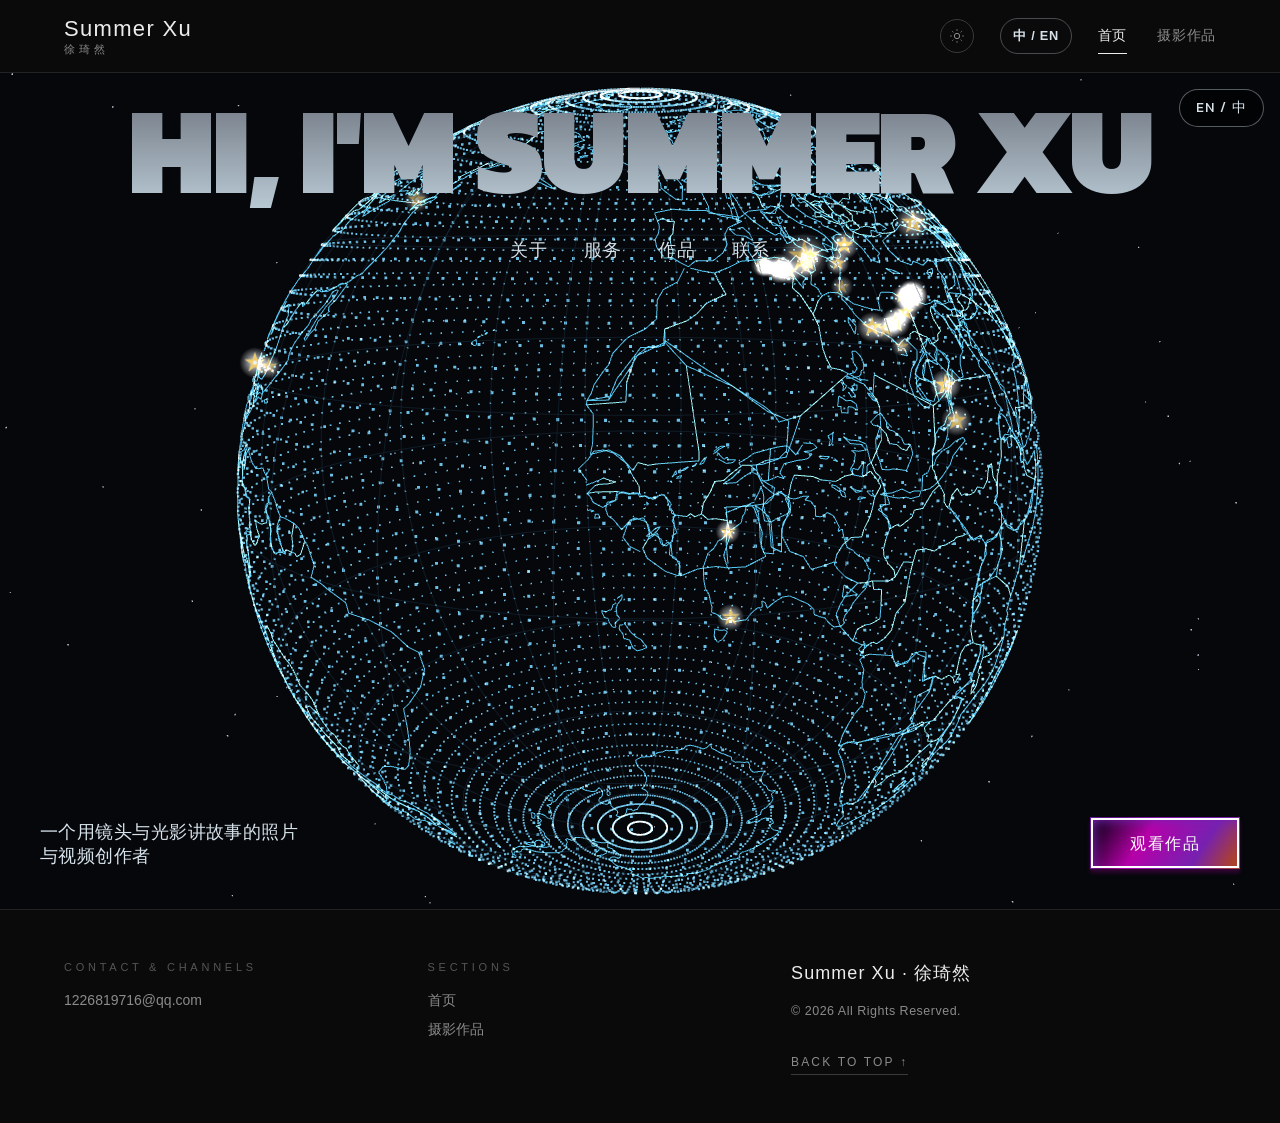
==== commit 6df8a64a: "preview: portfolio homepage + photos via COS" ====
--- a/index.html
+++ b/index.html
@@ -1,199 +1,129 @@
 <!DOCTYPE html>
-<html lang="zh-CN">
+<html lang="zh-CN" data-theme="dark">
 <head>
   <meta charset="UTF-8">
   <meta name="viewport" content="width=device-width, initial-scale=1.0">
-  <title>Summer Xu · 徐琦然 — Creator</title>
-  <link rel="stylesheet" href="css/fonts.css">
-  <script src="js/tailwindcss.js"></script>
-  <style>
-    html, body, #root { background: #0C0C0C; }
-    * { box-sizing: border-box; margin: 0; padding: 0; }
-    body { font-family: 'Kanit', sans-serif; color: #D7E2EA; }
-    .hero-heading { background: linear-gradient(180deg, #646973 0%, #BBCCD7 100%); -webkit-background-clip: text; background-clip: text; -webkit-text-fill-color: transparent; color: transparent; }
-    .overflow-x-clip { overflow-x: clip; }
-    .scrollbar-hide::-webkit-scrollbar { display: none; }
-    .fade { opacity: 0; transform: translateY(30px); transition: opacity .7s cubic-bezier(.25,.1,.25,1), transform .7s cubic-bezier(.25,.1,.25,1); }
-    .fade.in { opacity: 1; transform: translateY(0); }
-    .magnet { will-change: transform; transition: transform .3s ease-out; }
-    .contact-btn { background: linear-gradient(123deg, #18011F 7%, #B600A8 37%, #7621B0 72%, #BE4C00 100%); box-shadow: 0px 4px 4px rgba(181,1,167,.25), 4px 4px 12px #7721B1 inset; outline: 2px solid #fff; outline-offset: -3px; }
-    .ghost-btn { border: 2px solid #D7E2EA; }
-    .ghost-btn:hover { background: rgba(215,226,234,.1); }
-    .ch { opacity: .2; }
-    .edu { display:inline-block; margin-top:clamp(28px,4vw,46px); padding:clamp(18px,3vw,26px) clamp(26px,5vw,44px); border:1px solid rgba(183,0,168,.32); border-radius:18px; background:rgba(183,0,168,.07); box-shadow:0 12px 34px rgba(0,0,0,.38); text-align:center; }
-    .edu__label { font-size:11px; letter-spacing:.34em; text-transform:uppercase; color:#D7E2EA; opacity:.78; margin-bottom:12px; font-weight:600; }
-    .edu__school { background:linear-gradient(180deg,#646973 0%,#BBCCD7 100%); -webkit-background-clip:text; background-clip:text; -webkit-text-fill-color:transparent; color:transparent; font-weight:800; font-size:clamp(1.5rem,3.4vw,2.5rem); line-height:1.1; }
-    .edu__major { margin-top:10px; color:#D7E2EA; font-weight:500; letter-spacing:.04em; font-size:clamp(.95rem,1.8vw,1.15rem); }
-  </style>
+  <meta name="description" content="徐琦然 Summer Xu 的个人作品网站，纪实摄影、新闻摄影与视频剪辑。">
+  <meta name="theme-color" content="#0a0a0a">
+  <title>Summer Xu · 徐琦然 — 个人作品</title>
+
+  <link rel="stylesheet" href="css/fonts.css?v=97">
+  <link rel="icon" href="favicon.svg?v=97" type="image/svg+xml">
+
+  <link rel="stylesheet" href="css/style.css?v=97">
 </head>
-<body class="overflow-y-auto">
-  <button id="LangBtn" class="fixed top-4 right-4 z-50 px-4 py-2 rounded-full border border-[#D7E2EA]/40 bg-black/50 text-[#D7E2EA] text-sm uppercase tracking-widest hover:bg-[#D7E2EA]/10 transition">EN / 中</button>
+<body>
 
-  <!-- HERO -->
-  <section class="hero relative h-screen flex flex-col overflow-x-clip" style="height:100vh">
-    <h1 class="fade hero-heading relative z-10 font-black uppercase tracking-tight leading-none whitespace-nowrap w-full overflow-hidden pt-2 sm:pt-3 md:pt-4 text-[8vw] sm:text-[8.5vw] md:text-[9vw] lg:text-[9.6vw] text-center pointer-events-none" style="position:relative;z-index:10">Hi, I&apos;m Summer Xu</h1>
+  <!-- 顶部导航 -->
+  <header class="site-header">
+    <nav class="wrap nav" aria-label="主导航">
+      <a class="brand" href="#/" aria-label="回到首页">
+        <span class="brand__en">Summer Xu</span>
+        <span class="brand__zh">徐琦然</span>
+      </a>
 
-    <div class="fade relative z-10 flex flex-wrap justify-center gap-5 md:gap-9 mt-4 md:mt-6 text-sm md:text-lg font-medium uppercase tracking-wider pointer-events-none" style="position:relative;z-index:10">
-      <a href="#about" data-i18n="navAbout" class="hover:opacity-70 transition-opacity duration-200 pointer-events-auto">About</a>
-      <a href="#services" data-i18n="navServices" class="hover:opacity-70 transition-opacity duration-200 pointer-events-auto">Services</a>
-      <a href="#projects" data-i18n="navProjects" class="hover:opacity-70 transition-opacity duration-200 pointer-events-auto">Projects</a>
-      <a href="#contact" data-i18n="navContact" class="hover:opacity-70 transition-opacity duration-200 pointer-events-auto">Contact</a>
+      <button class="nav__toggle" id="menuToggle" aria-label="打开菜单" aria-expanded="false">
+        <span></span><span></span><span></span>
+      </button>
+
+      <div class="nav__right">
+        <button class="theme-toggle" id="themeToggle" aria-label="切换深浅主题" title="切换主题">
+          <svg class="icon-sun" viewBox="0 0 24 24" fill="none" stroke="currentColor" stroke-width="1.5">
+            <circle cx="12" cy="12" r="4"></circle>
+            <path d="M12 2v2M12 20v2M2 12h2M20 12h2M5 5l1.5 1.5M17.5 17.5L19 19M19 5l-1.5 1.5M6.5 17.5L5 19"></path>
+          </svg>
+          <svg class="icon-moon" viewBox="0 0 24 24" fill="none" stroke="currentColor" stroke-width="1.5">
+            <path d="M21 12.8A8.5 8.5 0 1 1 11 3.5a7 7 0 0 0 10 9.3Z"></path>
+          </svg>
+        </button>
+        <button class="lang-toggle" id="langToggle" aria-label="切换语言" title="中 / EN">中 / EN</button>
+        <div class="nav__links">
+          <a href="#/" data-nav="home" data-i18n-site="nav.home">首页</a>
+          <a href="#/photography" data-nav="photography" data-i18n-site="nav.photo">摄影作品</a>
+        </div>
+      </div>
+    </nav>
+  </header>
+
+  <!-- 主体内容（由 JS 渲染） -->
+  <main id="app"></main>
+
+  <!-- 沉浸式全屏画廊 -->
+  <div class="lightbox" id="lightbox" role="dialog" aria-modal="true" aria-label="图片预览">
+    <header class="lightbox__head">
+      <span class="lightbox__title" id="lbTitle"></span>
+      <button class="lightbox__close" id="lbClose" aria-label="关闭">✕</button>
+    </header>
+    <img class="lightbox__img" id="lbImg" src="" alt="">
+    <button class="lightbox__nav prev" data-lb="prev" aria-label="上一张">‹</button>
+    <button class="lightbox__nav next" data-lb="next" aria-label="下一张">›</button>
+    <footer class="lightbox__foot" id="lbFoot"></footer>
+  </div>
+
+  <!-- 页脚 -->
+  <footer class="site-footer">
+    <div class="wrap footer-grid">
+      <div class="footer-col">
+        <span class="footer-col__title">Contact &amp; Channels</span>
+        <span class="footer-col__line" id="footerContact">—</span>
+      </div>
+      <div class="footer-col">
+        <span class="footer-col__title">Sections</span>
+        <div class="footer-links">
+          <a href="#/" data-i18n-site="nav.home">首页</a>
+          <a href="#/photography" data-i18n-site="nav.photo">摄影作品</a>
+        </div>
+      </div>
+      <div class="footer-col footer-col__end">
+        <span class="name">Summer Xu · 徐琦然</span>
+        <span class="muted">© <span id="year"></span> All Rights Reserved.</span>
+        <button class="back-top" id="backTop">Back to top ↑</button>
+      </div>
     </div>
+  </footer>
 
-    <!-- portrait (透明抠图，全屏幕人像) -->
-    <canvas id="globeCanvas" style="position:absolute;inset:0;width:100%;height:100%;z-index:0"></canvas>
-
-    <div class="fade relative z-10 mt-auto flex justify-between items-end pb-7 sm:pb-8 md:pb-10 px-6 md:px-10">
-      <p class="text-[#D7E2EA] font-light uppercase tracking-wide leading-snug max-w-[160px] sm:max-w-[220px] md:max-w-[260px] pointer-events-none" style="font-size:clamp(.75rem,1.4vw,1.5rem)" data-i18n="heroSub">a photo &amp; video creator crafting striking, unforgettable stories across platforms</p>
-      <a id="heroContact" href="#photography" data-i18n="heroContact" class="magnet contact-btn text-white font-medium uppercase tracking-widest px-8 py-3 sm:px-10 sm:py-3.5 text-xs sm:text-sm md:text-base">View Works</a>
-    </div>
-  </section>
-
-  <!-- MARQUEE -->
-  <section id="marquee" class="bg-[#0C0C0C] pt-24 sm:pt-32 md:pt-40 pb-10">
-    <div class="row1 flex gap-3 overflow-hidden will-change-transform">
-      <!-- images injected -->
-    </div>
-    <div class="row2 flex gap-3 overflow-hidden will-change-transform mt-3 gap-3">
-      <!-- images injected -->
-    </div>
-  </section>
-
-  <!-- ABOUT -->
-  <section id="about" class="relative min-h-screen flex flex-col items-center justify-center px-5 sm:px-8 md:px-10 py-20">
-    <img class="fade absolute top-[4%] left-[1%] sm:left-[2%] md:left-[4%] w-[110px] sm:w-[150px] md:w-[200px] rounded-2xl object-cover" src="images/landing/about1.jpg" alt="deco">
-    <img class="fade absolute bottom-[8%] left-[3%] sm:left-[6%] md:left-[10%] w-[90px] sm:w-[130px] md:w-[170px] rounded-2xl object-cover" src="images/landing/about2.jpg" alt="deco">
-    <img class="fade absolute top-[4%] right-[1%] sm:right-[2%] md:right-[4%] w-[110px] sm:w-[150px] md:w-[200px] rounded-2xl object-cover" src="images/landing/about3.jpg" alt="deco">
-    <img class="fade absolute bottom-[8%] right-[3%] sm:right-[6%] md:right-[10%] w-[120px] sm:w-[160px] md:w-[210px] rounded-2xl object-cover" src="images/landing/about4.jpg" alt="deco">
-
-    <h2 class="fade hero-heading font-black uppercase leading-none tracking-tight text-center" style="font-size:clamp(3rem,12vw,160px)" data-i18n="aboutTitle">About me</h2>
-    <div class="mt-10 sm:mt-14 md:mt-16"></div>
-    <p id="anim" class="text-[#D7E2EA] font-medium text-center leading-relaxed max-w-[560px]" style="font-size:clamp(1rem,2vw,1.35rem)">With five years of experience in content creation and fan-community marketing, I focus on photojournalism, video editing, color grading, and full-platform operations. I truly enjoy turning real stories into striking images and bringing brands to life. Let's build something incredible together!</p>
-    <div class="edu fade">
-      <div class="edu__label" data-i18n="eduLabel">🎓 学历 · Education</div>
-      <div class="edu__school" data-i18n="eduSchool">伦敦艺术大学</div>
-      <div class="edu__major" data-i18n="eduMajor">纪实摄影与新闻摄影专业 · 辅修电影</div>
-    </div>
-    <div class="mt-14 sm:mt-16 md:mt-20"></div>
-    <a href="#contact" class="magnet contact-btn text-white font-medium uppercase tracking-widest px-8 py-3 sm:px-10 sm:py-3.5 text-xs sm:text-sm md:text-base">Contact Me</a>
-  </section>
-
-  <!-- SERVICES -->
-  <section id="services" class="bg-white text-[#0C0C0C] rounded-t-[40px] sm:rounded-t-[50px] md:rounded-t-[60px] px-5 sm:px-8 md:px-10 py-20 sm:py-24 md:py-32">
-    <h2 class="text-[#0C0C0C] font-black uppercase text-center mb-16 sm:mb-20 md:mb-28" style="font-size:clamp(3rem,12vw,160px)" data-i18n="servicesTitle">Services</h2>
-    <div id="svc" class="max-w-5xl mx-auto"></div>
-  </section>
-
-  <!-- PROJECTS -->
-  <section id="projects" class="bg-[#0C0C0C] rounded-t-[40px] sm:rounded-t-[50px] md:rounded-t-[60px] -mt-10 sm:-mt-12 md:-mt-14 z-10 px-5 sm:px-8 md:px-10 pt-20 sm:pt-24 md:pt-28">
-    <h2 class="hero-heading font-black uppercase leading-none tracking-tight text-center mb-12" style="font-size:clamp(3rem,12vw,160px)" data-i18n="projectsTitle">Projects</h2>
-    <div id="stack" class="relative max-w-[1400px] mx-auto"></div>
-  </section>
-
-  <!-- CONTACT -->
-  <section id="contact" class="bg-[#0C0C0C] min-h-[60vh] flex flex-col items-center justify-center px-6 py-24 text-center">
-    <p class="hero-heading font-black uppercase leading-none tracking-tight mb-8" style="font-size:clamp(2.4rem,9vw,120px)" data-i18n="contactTitle">Let&apos;s talk</p>
-    <p class="text-[#D7E2EA] font-light uppercase tracking-wide max-w-xl mb-8" style="font-size:clamp(1rem,2vw,1.4rem)" data-i18n="contactName">Summer Xu · 徐琦然</p>
-    <a href="mailto:1226819716@qq.com" class="contact-btn text-white font-medium uppercase tracking-widest px-8 py-3 sm:px-10 sm:py-3.5 text-xs sm:text-sm md:text-base">1226819716@qq.com</a>
-    <p class="mt-6 text-[#D7E2EA]/60 text-sm md:text-base">+86 132 8132 7813</p>
-    <div class="mt-8 flex flex-wrap gap-4 justify-center">
-      <a href="https://space.bilibili.com/25897119" target="_blank" rel="noopener" class="ghost-btn rounded-full px-6 py-2 text-sm uppercase tracking-widest">B站</a>
-      <a href="https://xhslink.cn/o/3Dbxb5fQph7" target="_blank" rel="noopener" class="ghost-btn rounded-full px-6 py-2 text-sm uppercase tracking-widest">小红书</a>
-      <a href="https://v.douyin.com/-KWVa6WelIA/" target="_blank" rel="noopener" class="ghost-btn rounded-full px-6 py-2 text-sm uppercase tracking-widest">抖音</a>
-      <a href="https://x.com/summerxu490729" target="_blank" rel="noopener" class="ghost-btn rounded-full px-6 py-2 text-sm uppercase tracking-widest">X</a>
-    </div>
-  </section>
-
-  <footer class="bg-[#0C0C0C] text-center pb-10 text-[#D7E2EA]/40 text-xs" data-i18n="foot">© 徐琦然 Summer Xu · 保留所有权利</footer>
-
-  <script src="js/three.min.js"></script>
-  <script src="data/places.js"></script>
-  <script src="data/borders.js"></script>
-  <script src="js/globe.js"></script>
+  <!-- 数据 + 逻辑 -->
+  <script src="data/portfolio-data.js?v=97"></script>
+  <script src="data/tones.js?v=97"></script>
+  <script src="data/categories.js?v=97"></script>
+  <script src="data/hashes.js?v=97"></script>
+  <script src="data/sizes.js?v=97"></script>
+  <script src="data/places.js?v=97"></script>
+  <script src="data/borders.js?v=97"></script>
+  <script src="data/admin1.js?v=97"></script>
+  <script src="js/three.min.js?v=97"></script>
+  <script src="js/vendor/Pass.js?v=97"></script>
+  <script src="js/vendor/MaskPass.js?v=97"></script>
+  <script src="js/vendor/CopyShader.js?v=97"></script>
+  <script src="js/vendor/LuminosityHighPassShader.js?v=97"></script>
+  <script src="js/vendor/ShaderPass.js?v=97"></script>
+  <script src="js/vendor/EffectComposer.js?v=97"></script>
+  <script src="js/vendor/RenderPass.js?v=97"></script>
+  <script src="js/vendor/UnrealBloomPass.js?v=97"></script>
+  <script src="js/vendor/GLTFLoader.js?v=97"></script>
+  <script src="js/vendor/STLLoader.js?v=97"></script>
+  <script src="js/models.js?v=97"></script>
+  <script src="js/globe.js?v=97"></script>
+  <script src="js/lockers.js?v=97"></script>
+  <script src="js/room-media.js?v=97"></script>
+  <script src="js/room.js?v=97"></script>
+  <script src="js/main.js?v=97"></script>
   <script>
-    let lang = (new URLSearchParams(location.search).get('lang')||'zh');
-    const STR={zh:{heroSub:'一个用镜头与光影讲故事的照片与视频创作者',heroContact:'观看作品',slideHint:'左右滑动查看作品 · 4个平台 / 外网X',navAbout:'关于',navServices:'服务',navProjects:'作品',navContact:'联系',aboutTitle:'关于我',servicesTitle:'服务',projectsTitle:'作品',contactTitle:'来聊聊',contactName:'Summer Xu · 徐琦然',statB:'B站 播放',statW:'微博 播放',statD:'抖音 单条最高',statT:'全矩阵累计',foot:'© 徐琦然 Summer Xu · 保留所有权利',live:'观看作品',openPlatform:'打开平台 ↗',tapPhone:'点击手机直达',catPersonal:'个人',catClient:'客户',catFounder:'创始人' ,catFan:'生贺剪辑',catAct:'影视人物向',catDrama:'剧情二创',catStage:'舞台',catEvent:'活动记录',wxChannels:'视频号 · WeChat Channels',weibo:'微博 · Weibo',editTitle:'视频剪辑 · Edit',official:'@Summer Xu · 官方推广',aboutText:'五年深耕内容创作与粉丝经济营销，专注纪实摄影、视频剪辑、调色包装与全平台运营。我热爱把真实故事变成动人的画面，也喜欢帮助品牌把故事讲得高级。让我们一起创造些了不起的东西吧！',eduLabel:'🎓 学历 · Education',eduSchool:'伦敦艺术大学',eduMajor:'纪实摄影与新闻摄影专业 · 辅修电影'},
-      en:{heroSub:'a photo & video creator crafting striking, unforgettable stories across platforms',heroContact:'View Works',slideHint:'Swipe left / right · 4 platforms incl. X',navAbout:'About',navServices:'Services',navProjects:'Projects',navContact:'Contact',aboutTitle:'About me',servicesTitle:'Services',projectsTitle:'Projects',contactTitle:'Let\'s talk',contactName:'Summer Xu · 徐琦然',statB:'Bilibili views',statW:'Weibo views',statD:'Douyin top video',statT:'Total matrix',foot:'© Summer Xu · All Rights Reserved',live:'Live Project',openPlatform:'Open platform ↗',tapPhone:'Tap a phone to visit',catPersonal:'Personal',catClient:'Client',catFounder:'Founder',catFan:'Birthday Edit',catAct:'Character Edit',catDrama:'Story Remix',catStage:'Stage',catEvent:'Event Record',wxChannels:'Video · WeChat Channels',weibo:'Weibo',editTitle:'Video Edit',official:'@Summer Xu · Official',aboutText:'With five years of experience in content creation and fan-community marketing, I focus on photojournalism, video editing, color grading, and full-platform operations. I truly enjoy turning real stories into striking images and bringing brands to life. Let\'s build something incredible together!',eduLabel:'🎓 Education',eduSchool:'University of the Arts London',eduMajor:'Documentary & Photojournalism · Minor in Film'}};
-    const T = k => (STR[lang] && STR[lang][k]) || k;
-    const SV={zh:[{n:'01',name:'摄影纪实 · Photography',d:'纪实与新闻摄影，用镜头捕捉真实而动人的瞬间，讲述有温度的故事。'},{n:'02',name:'视频剪辑 · Video Editing',d:'B站/抖音/小红书短视频全流程剪辑，节奏与叙事适配各平台传播特性。'},{n:'03',name:'后期制作 · Color & Post',d:'熟练运用达芬奇、PR、剪映、PS完成调色、动效包装、平面修图与成片，电影感画面质感。'},{n:'04',name:'全平台运营 · Platform Ops',d:'5年粉丝经济与圈层营销，从0到1冷启动，打造千万级曝光矩阵；深耕B站/微博/小红书/抖音，并运营外网X(@summerxu490729)，海内外全网覆盖、圈层渗透与用户沉淀。'},{n:'05',name:'善用AI · AI Creative',d:'深度运用AI辅助创作——从脚本、剪辑、调色到图文与视觉延展，全流程借力AI，把创意更快、更稳地落地成片。'},{n:'06',name:'多国文化 · Multicultural',d:'熟悉中国、日本、泰国、英国多国文化语境，深耕泰国影视圈层与海内外年轻受众；英语流利，跨文化沟通与内容适配游刃有余。'}],
-      en:[{n:'01',name:'Photography · Photojournalism',d:'Documentary & news photography that captures real, moving moments and tells stories with warmth.'},{n:'02',name:'Video Editing',d:'Full-pipeline short-video editing for Bilibili, Douyin & Red — pacing & narrative tuned per platform.'},{n:'03',name:'Color & Post',d:'DaVinci, Premiere, CapCut & Photoshop for grading, motion graphics, retouch and finishing — cinematic quality.'},{n:'04',name:'Platform Ops · incl. X',d:'5 years in fan-economy & niche marketing — cold-starting accounts from zero, building 10M+ exposure; runs Bilibili/Weibo/Red/Douyin plus overseas X (@summerxu490729), reaching global & domestic audiences.'},{n:'05',name:'AI Creative',d:'Leveraging AI across script, editing, grading and visuals to bring ideas to market faster and sharper.'},{n:'06',name:'Multicultural',d:'Fluent across Chinese, Japanese, Thai & UK cultures; deep in Thai fandoms and global Gen-Z audiences. Fluent English.'}]};
-    const PJ={zh:[{n:'01',cat:'catPersonal',name:'个人账号矩阵',type:'phones',links:[{label:'B站',icon:'B',color:'#fb7299',cn:'哔哩哔哩',href:'https://space.bilibili.com/25897119',video:'images/social/bilibili.mp4'},{label:'小红书',icon:'书',color:'#ff2442',cn:'小红书',href:'https://xhslink.cn/o/3Dbxb5fQph7',video:'images/social/xhs.mp4'},{label:'抖音',icon:'抖',color:'#161823',cn:'抖音',href:'https://v.douyin.com/-KWVa6WelIA/',video:'images/social/douyin.mp4'}]},{n:'02',cat:'catClient',name:'《眼睛很忙》眼科MV',type:'page',plat:'WeChat',accent:'#07c160',live:'https://weixin.qq.com/sph/AyDMCaxthU',video:'images/landing/videos/eyes-mv.mp4',desc:'人民日报官方转载 · 眼科主题推广MV'},{n:'03',cat:'catClient',name:'《视觉魔法师》眼科MV',type:'page',plat:'Weibo',accent:'#f5a623',live:'https://weibo.com/2803301701/4777407503143862',video:'images/landing/videos/vision-mv.mp4',desc:'省级三甲医院官方 · 眼科专题MV'},{n:'04',cat:'catFan',name:'不被定义的风 · 生贺',type:'page',plat:'Edit',accent:'#8b5cf6',video:'images/landing/videos/wind-edit.mp4',desc:'生贺剪辑——用光影为一帧帧陪伴致敬，剪出一首属于TA的「不被定义的风」。'},{n:'05',cat:'catAct',name:'钢铁侠 · 孤勇者',type:'page',plat:'Edit',accent:'#e04a3a',video:'images/landing/videos/guoyongzhe.mp4',desc:'影视人物向剪辑，以《孤勇者》写钢铁侠的热血与孤独。'},{n:'06',cat:'catDrama',name:'fiffy shades of neen · 剧情二创',type:'page',plat:'Edit',accent:'#1f9be0',video:'images/landing/videos/neen-edit.mp4',desc:'剧情二创，用新的叙事与光影重讲一段故事。'},{n:'07',cat:'catStage',name:'舞台剪辑 · Stage',type:'page',plat:'Edit',accent:'#7c5cff',video:'images/landing/videos/stage-edit.mp4',desc:'现场舞台高光时刻的节奏剪辑，燃点与情绪拉满。'},{n:'08',cat:'catEvent',name:'26运动会 · Event',type:'page',plat:'Edit',accent:'#0aa3a3',video:'images/landing/videos/sports-edit.mp4',desc:'活动记录向——把26运动会的热血瞬间与精彩剪影收录成片。'},{n:'09',cat:'catFounder',name:'峨眉山四源堂康养',type:'page',plat:'WeChat',accent:'#07c160',live:'https://weixin.qq.com/sph/ARMfez4ACi',video:'images/landing/videos/siyuantang.mp4',desc:'峨眉山四源堂康养中心 · 从0到1筹建与全链路运营'}],
-      en:[{n:'01',cat:'catPersonal',name:'Personal Account Matrix',type:'phones',links:[{label:'Bilibili',icon:'B',color:'#fb7299',cn:'Bilibili',href:'https://space.bilibili.com/25897119',video:'images/social/bilibili.mp4'},{label:'Red',icon:'书',color:'#ff2442',cn:'RED',href:'https://xhslink.cn/o/3Dbxb5fQph7',video:'images/social/xhs.mp4'},{label:'Douyin',icon:'抖',color:'#161823',cn:'Douyin',href:'https://v.douyin.com/-KWVa6WelIA/',video:'images/social/douyin.mp4'}]},{n:'02',cat:'catClient',name:'Eyes Are Busy · Eye-Care MV',type:'page',plat:'WeChat',accent:'#07c160',live:'https://weixin.qq.com/sph/AyDMCaxthU',video:'images/landing/videos/eyes-mv.mp4',desc:'Reposted by People\u2019s Daily · eye-care promo MV'},{n:'03',cat:'catClient',name:'Visual Magician · Eye-Care MV',type:'page',plat:'Weibo',accent:'#f5a623',live:'https://weibo.com/2803301701/4777407503143862',video:'images/landing/videos/vision-mv.mp4',desc:'Official MV for a provincial AAA hospital'},{n:'04',cat:'catFan',name:'Wind Undefined · Birthday Edit',type:'page',plat:'Edit',accent:'#8b5cf6',video:'images/landing/videos/wind-edit.mp4',desc:'A birthday fan edit honoring every frame of companionship — a tribute to a spirit not defined by the wind.'},{n:'05',cat:'catAct',name:'Iron Man · Lone Warrior',type:'page',plat:'Edit',accent:'#e04a3a',video:'images/landing/videos/guoyongzhe.mp4',desc:'Character edit set to Lone Warrior, telling the fire and loneliness of Tony Stark.'},{n:'06',cat:'catDrama',name:'fifty shades of neen · Story Remix',type:'page',plat:'Edit',accent:'#1f9be0',video:'images/landing/videos/neen-edit.mp4',desc:'A story remix re-telling a tale with new narrative and light.'},{n:'07',cat:'catStage',name:'Stage Edit',type:'page',plat:'Edit',accent:'#7c5cff',video:'images/landing/videos/stage-edit.mp4',desc:'Rhythm edit of on-stage highlights — energy and emotion dialed up.'},{n:'08',cat:'catEvent',name:'26 Sports Event Record',type:'page',plat:'Edit',accent:'#0aa3a3',video:'images/landing/videos/sports-edit.mp4',desc:'An event-record edit capturing the fiery moments and highlights of the sports meet.'},{n:'09',cat:'catFounder',name:'Emei Siyuantang Wellness',type:'page',plat:'WeChat',accent:'#07c160',live:'https://weixin.qq.com/sph/ARMfez4ACi',video:'images/landing/videos/siyuantang.mp4',desc:'Built from 0 to 1 and operated end-to-end' }]};
-    let services = SV[lang], projects = PJ[lang];
-    // ---- data ----
-    const photos = [ "images/landing/mq1.jpg","images/landing/mq2.jpg","images/landing/mq3.jpg","images/landing/mq4.jpg","images/landing/mq5.jpg","images/landing/mq6.jpg","images/landing/mq7.jpg","images/landing/mq8.jpg" ];
-
-    // ---- marquee ----
-    function tile(src){ return '<img loading="lazy" src="'+src+'" style="width:420px;height:270px;object-fit:cover" class="flex-none rounded-2xl">'; }
-    const r1 = document.querySelector('.row1'), r2 = document.querySelector('.row2');
-    const half = Math.ceil(photos.length/2);
-    const rowA = photos, rowB = photos.slice().reverse();
-    const a3 = [...rowA, ...rowA, ...rowA], b3 = [...rowB, ...rowB, ...rowB];
-    r1.innerHTML = a3.map(tile).join(''); r2.innerHTML = b3.map(tile).join('');
-    const wA = r1.scrollWidth/3, wB = r2.scrollWidth/3;
-
-    // ---- fade in ----
-    // ---- animated text ----
-    let spans = [];
-    function buildAbout(){ const p = document.getElementById('anim'); const phrase = T('aboutText'); p.textContent=''; spans.length=0; for (const ch of phrase){ const b=document.createElement('span'); b.className='ch'; b.textContent=(ch===' '?'\u00A0':ch); b.style.display='inline-block'; p.appendChild(b); spans.push(b); } }
-    const stats=[ {v:'133.8w',k:'statB'},{v:'469.3w',k:'statW'},{v:'388.5w',k:'statD'},{v:'1000w+',k:'statT'} ];
-    function statsHTML(){ return '<div class="mt-14 grid grid-cols-2 md:grid-cols-4 gap-6 max-w-3xl mx-auto">'+stats.map(s=>'<div class="border border-[#D7E2EA]/20 rounded-2xl p-5"><div class="hero-heading font-black text-3xl md:text-4xl">'+s.v+'</div><div class="text-[#D7E2EA]/60 uppercase tracking-wide text-sm mt-1">'+T(s.k)+'</div></div>').join('')+'</div>'; }
-    function renderServices(){ let svcHTML=''; services.forEach((s,i)=>{ svcHTML += '<div class="svc-item fade flex items-start gap-6 md:gap-10 py-8 sm:py-10 md:py-12 border-b border-[#0C0C0C]/15" style="transition-delay:'+(i*0.1)+'s"><div class="font-black flex-none" style="font-size:clamp(3rem,10vw,140px);color:#0C0C0C">'+s.n+'</div><div class="flex-1"><div class="font-medium uppercase" style="font-size:clamp(1rem,2.2vw,2.1rem)">'+s.name+'</div><div class="font-light leading-relaxed max-w-2xl opacity-60 mt-2" style="font-size:clamp(.85rem,1.6vw,1.25rem)">'+s.d+'</div></div></div>'; }); svcHTML += '<div class="fc fade" style="transition-delay:.5s">'+statsHTML()+'</div>'; document.getElementById('svc').innerHTML = svcHTML; }
-    const stack = document.getElementById('stack');
-    let cards = [];
-        function phoneCard(a){ var body = a.video ? '<video src="'+a.video+'" autoplay muted loop playsinline preload="auto" style="position:absolute;left:0;right:0;top:38px;bottom:0;width:100%;height:calc(100% - 38px);object-fit:cover"></video>' : '<div class="absolute inset-0 grid place-items-center text-white" style="background:'+a.color+'"><div class="text-center"><div class="text-3xl font-black">'+a.icon+'</div><div class="text-xs mt-1 uppercase tracking-widest">'+a.cn+'</div></div></div>'; var badge = a.extra ? '<span class="ml-auto text-[10px] px-1.5 py-0.5 rounded-full bg-[#ffb020] text-black font-bold">'+a.extra+'</span>' : '<span class="ml-auto text-[10px] text-white/60">@Summer Xu</span>'; return '<a href="'+a.href+'" target="_blank" rel="noopener" class="block text-center" style="--c:'+a.color+'"><div class="relative mx-auto w-[200px] h-[420px] rounded-[28px] border-4 border-[#1c1c20] bg-black overflow-hidden"><div class="absolute left-1/2 top-[6px] -translate-x-1/2 w-16 h-3 rounded-b-[10px] bg-[#0a0a0d] z-10"></div><div class="relative z-[2] flex items-center gap-2 px-3 py-1.5 bg-black/40 backdrop-blur border-b border-white/10"><span class="w-5 h-5 rounded-md grid place-items-center text-white text-[11px] font-bold" style="background:'+a.color+'">'+a.icon+'</span><span class="text-[12px] font-semibold text-white">'+a.cn+'</span>'+badge+'</div>'+body+'</div><div class="mt-2 text-[12px] text-[#D7E2EA]/80">'+a.cn+' · ↗</div></a>'; }
-        function projBody(p){
-      if(p.type==='phones') return '<div class="grid grid-cols-1 sm:grid-cols-3 gap-8 md:gap-12 place-items-center py-2">'+p.links.map(phoneCard).join('')+'</div>';
-      if(p.type==='page'){
-        var ic = p.plat==='WeChat' ? 'V' : (p.plat==='Weibo' ? '博' : '剪');
-        var pt = p.plat==='WeChat' ? T('wxChannels') : (p.plat==='Weibo' ? T('weibo') : T('editTitle'));
-        var btn = (p.live && p.live!=='#') ? '<a href="'+p.live+'" target="_blank" rel="noopener" class="inline-block ghost-btn rounded-full px-6 py-2 text-sm uppercase tracking-widest">'+T('openPlatform')+'</a>' : '';
-        return '<div class="grid md:grid-cols-2 gap-4 md:gap-6 items-center"><div class="flex flex-col justify-center gap-3">'
-          + '<div class="flex items-center gap-3"><span class="w-9 h-9 rounded-xl grid place-items-center text-white font-black text-base" style="background:'+p.accent+'">'+ic+'</span>'
-          + '<div><div class="text-sm font-semibold uppercase tracking-wide">'+pt+'</div><div class="text-[#D7E2EA]/55 text-xs">'+T('official')+'</div></div></div>'
-          + '<div class="text-[#D7E2EA]/70 text-xs md:text-sm">'+p.desc+'</div>'+btn+'</div>'
-          + '<div class="flex items-center justify-center"><video src="'+p.video+'" controls playsinline loop preload="metadata" class="w-full max-w-[540px] rounded-2xl border border-white/10" style="max-height:62vh;object-fit:contain;background:#000"></video></div></div>';
-      }
-      return '<div class="mt-6 grid grid-cols-5 gap-3"><div class="col-span-2 flex flex-col gap-3"><img class="w-full object-cover rounded-[40px]" style="height:clamp(130px,16vw,230px)" src="'+p.img[0]+'"><img class="w-full object-cover rounded-[40px]" style="height:clamp(160px,22vw,340px)" src="'+p.img[1]+'"></div><div class="col-span-3"><img class="w-full h-full object-cover rounded-[40px]" src="'+p.img[2]+'"></div></div>';
+    document.getElementById("year").textContent = new Date().getFullYear();
+    document.getElementById("footerContact").textContent = window.PORTFOLIO.person.contact;
+  </script>
+  <script>
+    window.LANG = window.LANG || "zh";
+    window.__SITE_I18N = {
+      zh: { "nav.home":"首页", "nav.photo":"摄影作品", "nav.about":"关于我" },
+      en: { "nav.home":"Home", "nav.photo":"Photography", "nav.about":"About Me" }
+    };
+    function applySiteLang(){
+      document.querySelectorAll("[data-i18n-site]").forEach(function(el){ var k=el.getAttribute("data-i18n-site"); var v=(window.__SITE_I18N[window.LANG]||{})[k]; if(v) el.textContent=v; });
+      var f=document.getElementById("aboutFrame"); if(f) f.src="resume-landing.html?lang="+window.LANG;
     }
-    function renderProjects(){ let pH=''; projects.forEach((p,i)=>{ const t = 1 - (projects.length-1-i)*0.03; const topRight = (p.type==='phones') ? '<span class="uppercase tracking-widest text-[#D7E2EA]/50 text-xs">'+T('tapPhone')+'</span>' : (p.live&&p.live!=='#'?'<a href="'+p.live+'" target="_blank" rel="noopener" class="ghost-btn rounded-full px-8 py-3 text-sm uppercase tracking-widest">'+T('live')+'</a>':''); pH += '<div class="proj-card sticky top-16 md:top-24 mx-auto" style="--ts:'+t+'"><div class="rounded-[40px] sm:rounded-[50px] md:rounded-[60px] border-2 border-[#D7E2EA] bg-[#0C0C0C] p-4 sm:p-5 md:p-6 flex flex-col justify-center" style="height:min(70vh,660px);overflow:hidden"><div class="flex items-center justify-between flex-wrap gap-4"><div class="font-black" style="font-size:clamp(2rem,6vw,84px)">'+p.n+'</div><div class="flex items-center gap-4 flex-wrap"><span class="uppercase tracking-widest text-[#D7E2EA]/70 text-sm">'+T(p.cat)+'</span><span class="uppercase font-medium text-lg md:text-2xl">'+p.name+'</span>'+topRight+'</div></div><div class="mt-4 w-full flex justify-center">'+projBody(p)+'</div></div></div>'; }); stack.innerHTML = pH; cards = [...document.querySelectorAll('.proj-card')]; }
-    buildAbout(); renderServices(); renderProjects();
-
-    // ---- fade in (observe all, incl. injected sections) ----
-    const io = new IntersectionObserver((es)=>{ es.forEach(e=>{ if(e.isIntersecting){ e.target.classList.add('in'); io.unobserve(e.target); } }); }, { rootMargin:"50px", amount:0 });
-    document.querySelectorAll('.fade').forEach((el,ix)=>{ if(!el.style.transitionDelay) el.style.transitionDelay = (ix%4)*0.06+'s'; });
-    document.querySelectorAll('.fade').forEach(el=>io.observe(el));
-
-    // ---- magnetic ----
-    document.querySelectorAll('.magnet').forEach(el=>{
-      el.addEventListener('mousemove', e=>{ const r=el.getBoundingClientRect(); const dx=(e.clientX-(r.left+r.width/2))/3; const dy=(e.clientY-(r.top+r.height/2))/3; el.style.transition='transform .3s ease-out'; el.style.transform='translate3d('+dx+'px,'+dy+'px,0)'; });
-      el.addEventListener('mouseleave', ()=>{ el.style.transition='transform .6s ease-in-out'; el.style.transform='translate3d(0,0,0)'; });
-    });
-
-    // ---- scroll loop ----
-    const animSec = document.getElementById('about');
-    function onScroll(){
-      // marquee
-      const mq = document.getElementById('marquee'); const mr = mq.getBoundingClientRect();
-      const off = (window.scrollY - (mq.offsetTop - window.innerHeight)) * 0.3;
-      let x1 = ((-200 + off) % wA + wA) % wA; let x2 = ((-200 + off) % wB + wB) % wB;
-      r1.style.transform = 'translateX(' + x1 + 'px)';
-      r2.style.transform = 'translateX(' + (-x2) + 'px)';
-      // animated text
-      const r = animSec.getBoundingClientRect(); const prog = Math.min(1, Math.max(0, (window.innerHeight - r.top) / (r.height)));
-      spans.forEach((sp,i)=>{ const pos = i/spans.length; const w = 0.25; const o = Math.min(1, Math.max(0, (prog - pos) / w)); sp.style.opacity = (0.2 + 0.8*o).toFixed(3); });
-      cards.forEach((c,i)=>{ const ts = parseFloat(c.style.getPropertyValue('--ts')) || 1; let sc = 1; if (i < cards.length-1) { const ct = c.getBoundingClientRect().top; const nt = cards[i+1].getBoundingClientRect().top; const p = Math.min(1, Math.max(0, (window.innerHeight - nt) / (window.innerHeight - ct + 1))); sc = 1 - p*(1-ts); } c.style.transform = 'scale(' + sc.toFixed(4) + ')'; });
-    }
-    window.addEventListener('scroll', onScroll, { passive:true });
-    window.addEventListener('resize', ()=>{ onScroll(); });
-    function applyStatic(){ document.querySelectorAll('[data-i18n]').forEach(el=>{ el.textContent = T(el.getAttribute('data-i18n')); }); }
-    function setLang(l){ lang=l; services=SV[l]; projects=PJ[l]; applyStatic(); buildAbout(); renderServices(); renderProjects(); document.querySelectorAll('.fade').forEach(el=>el.classList.add('in')); onScroll(); }
-    applyStatic();
-    document.getElementById('LangBtn').addEventListener('click', ()=>{ setLang(lang==='zh'?'en':'zh'); });
-    onScroll();
-    function startGlobe(){ if (window.Globe && document.getElementById('globeCanvas')) { try { window.Globe.init(document.getElementById('globeCanvas')); } catch(e){} } }
-    startGlobe(); window.addEventListener('load', startGlobe);
-    var hc=document.getElementById('heroContact'); if(hc){ hc.addEventListener('click', function(e){ e.preventDefault(); if(window.parent && window.parent!==window){ try{ window.parent.postMessage({type:'nav', hash:'#/photography'}, '*'); }catch(x){} } else { location.hash='#/photography'; } }); }
+    var lt=document.getElementById("langToggle"); if(lt) lt.addEventListener("click", function(){ window.LANG = window.LANG==="zh"?"en":"zh"; applySiteLang(); if(window.__applyLang) window.__applyLang(); });
+    applySiteLang();
   </script>
 </body>
 </html>
--- a/css/fonts.css
+++ b/css/fonts.css
@@ -0,0 +1,12 @@
+@font-face{font-family:'Kanit';font-style:normal;font-weight:300;font-display:swap;src:url('../fonts/Kanit-300.woff2') format('woff2');}
+@font-face{font-family:'Kanit';font-style:normal;font-weight:400;font-display:swap;src:url('../fonts/Kanit-400.woff2') format('woff2');}
+@font-face{font-family:'Kanit';font-style:normal;font-weight:500;font-display:swap;src:url('../fonts/Kanit-500.woff2') format('woff2');}
+@font-face{font-family:'Kanit';font-style:normal;font-weight:600;font-display:swap;src:url('../fonts/Kanit-600.woff2') format('woff2');}
+@font-face{font-family:'Kanit';font-style:normal;font-weight:700;font-display:swap;src:url('../fonts/Kanit-700.woff2') format('woff2');}
+@font-face{font-family:'Kanit';font-style:normal;font-weight:800;font-display:swap;src:url('../fonts/Kanit-800.woff2') format('woff2');}
+@font-face{font-family:'Kanit';font-style:normal;font-weight:900;font-display:swap;src:url('../fonts/Kanit-900.woff2') format('woff2');}
+@font-face{font-family:'Cormorant Garamond';font-style:normal;font-weight:400;font-display:swap;src:url('../fonts/CormorantGaramond-400.woff2') format('woff2');}
+@font-face{font-family:'Cormorant Garamond';font-style:normal;font-weight:500;font-display:swap;src:url('../fonts/CormorantGaramond-500.woff2') format('woff2');}
+@font-face{font-family:'Cormorant Garamond';font-style:normal;font-weight:600;font-display:swap;src:url('../fonts/CormorantGaramond-600.woff2') format('woff2');}
+@font-face{font-family:'Kalam';font-style:normal;font-weight:400;font-display:swap;src:url('../fonts/Kalam-400.woff2') format('woff2');}
+@font-face{font-family:'Kalam';font-style:normal;font-weight:700;font-display:swap;src:url('../fonts/Kalam-700.woff2') format('woff2');}
--- a/css/style.css
+++ b/css/style.css
@@ -0,0 +1,1347 @@
+/* =============================================================
+ * Summer Xu — 深色编辑部风（参考视频排版） · 可切浅色白底
+ * ============================================================= */
+
+:root,
+:root[data-theme="dark"] {
+  --bg: #0a0a0a;
+  --bg-soft: #141414;
+  --ink: #ececec;
+  --ink-soft: #8b8b8b;
+  --ink-dim: #555;
+  --line: #222;
+  --line-strong: #3a3a3a;
+  --accent: #ececec;
+  --grain: rgba(255, 255, 255, 0.03);
+}
+
+:root[data-theme="light"] {
+  --bg: #ffffff;
+  --bg-soft: #f6f6f6;
+  --ink: #1a1a1a;
+  --ink-soft: #6b6b6b;
+  --ink-dim: #b3b3b3;
+  --line: #e8e8e8;
+  --line-strong: #cfcfcf;
+  --accent: #1a1a1a;
+  --grain: rgba(0, 0, 0, 0.02);
+}
+
+* { margin: 0; padding: 0; box-sizing: border-box; }
+
+html { scroll-behavior: smooth; }
+
+body {
+  background: var(--bg);
+  color: var(--ink);
+  font-family: "Helvetica Neue", "PingFang SC", "Hiragino Sans GB", "Microsoft YaHei",
+               "Noto Sans SC", -apple-system, BlinkMacSystemFont, "Segoe UI", sans-serif;
+  font-size: 16px;
+  line-height: 1.7;
+  -webkit-font-smoothing: antialiased;
+  text-rendering: optimizeLegibility;
+  transition: background 0.4s ease, color 0.4s ease;
+}
+
+a { color: inherit; text-decoration: none; }
+img { display: block; max-width: 100%; }
+button { font: inherit; color: inherit; background: none; border: none; cursor: pointer; }
+
+.wrap {
+  width: min(1240px, 100% - (clamp(20px, 5vw, 64px) * 2));
+  margin-inline: auto;
+}
+
+.serif { font-family: "Cormorant Garamond", "Songti SC", "STSong", Georgia, serif; }
+
+/* ---------------------------------------------------------------
+ * 顶部导航（左品牌 / 右菜单）
+ * --------------------------------------------------------------- */
+.site-header {
+  position: sticky;
+  top: 0;
+  z-index: 100;
+  background: var(--bg);
+  border-bottom: 1px solid var(--line);
+}
+
+.nav {
+  display: flex;
+  align-items: center;
+  justify-content: space-between;
+  height: 72px;
+}
+
+.brand { display: grid; gap: 1px; line-height: 1.2; }
+.brand__en {
+  font-family: var(--serif);
+  font-size: 22px;
+  letter-spacing: 0.06em;
+  font-weight: 500;
+}
+.brand__zh {
+  font-size: 11px;
+  letter-spacing: 0.35em;
+  color: var(--ink-soft);
+}
+
+.nav__right { display: flex; align-items: center; gap: 26px; }
+.nav__links { display: flex; align-items: center; gap: 30px; }
+.nav__links a {
+  font-size: 14px;
+  letter-spacing: 0.05em;
+  color: var(--ink-soft);
+  position: relative;
+  padding: 4px 0;
+  transition: color 0.25s ease;
+}
+.nav__links a::after {
+  content: "";
+  position: absolute;
+  left: 0;
+  right: 0;
+  bottom: -2px;
+  height: 1px;
+  background: var(--ink);
+  transform: scaleX(0);
+  transform-origin: left;
+  transition: transform 0.3s ease;
+}
+.nav__links a:hover,
+.nav__links a.is-active { color: var(--ink); }
+.nav__links a:hover::after,
+.nav__links a.is-active::after { transform: scaleX(1); }
+
+.theme-toggle {
+  width: 34px;
+  height: 34px;
+  display: grid;
+  place-items: center;
+  border: 1px solid var(--line-strong);
+  border-radius: 50%;
+  color: var(--ink-soft);
+  transition: color 0.25s ease, border-color 0.25s ease, transform 0.4s ease;
+}
+.theme-toggle:hover { color: var(--ink); border-color: var(--ink); }
+.theme-toggle svg { width: 16px; height: 16px; }
+.lang-toggle { background: none; border: 1px solid rgba(215,226,234,.3); color: #D7E2EA; border-radius: 999px; padding: 6px 12px; font-size: .8rem; font-weight: 600; letter-spacing: .05em; cursor: pointer; }
+.lang-toggle:hover { background: rgba(215,226,234,.1); }
+.theme-toggle .icon-sun { display: none; }
+:root[data-theme="dark"] .theme-toggle .icon-sun { display: block; }
+:root[data-theme="dark"] .theme-toggle .icon-moon { display: none; }
+:root[data-theme="light"] .theme-toggle .icon-sun { display: none; }
+:root[data-theme="light"] .theme-toggle .icon-moon { display: block; }
+
+.nav__toggle {
+  display: none;
+  flex-direction: column;
+  gap: 6px;
+  padding: 8px;
+}
+.nav__toggle span {
+  width: 22px;
+  height: 1.5px;
+  background: var(--ink);
+  transition: transform 0.3s ease, opacity 0.3s ease;
+}
+.nav.open .nav__toggle span:nth-child(1) { transform: translateY(7.5px) rotate(45deg); }
+.nav.open .nav__toggle span:nth-child(2) { opacity: 0; }
+.nav.open .nav__toggle span:nth-child(3) { transform: translateY(-7.5px) rotate(-45deg); }
+
+/* ---------------------------------------------------------------
+ * 视图切换
+ * --------------------------------------------------------------- */
+.view { display: none; animation: fade 0.5s ease both; }
+.view.is-active { display: block; }
+@keyframes fade {
+  from { opacity: 0; transform: translateY(10px); }
+  to   { opacity: 1; transform: none; }
+}
+
+/* ---------------------------------------------------------------
+ * 编辑部 · 双栏
+ * --------------------------------------------------------------- */
+.editor { padding: clamp(24px, 4vw, 48px) 0 clamp(48px, 7vw, 76px); }
+.editor__grid {
+  display: grid;
+  grid-template-columns: 0.9fr 1.1fr;
+  gap: clamp(40px, 6vw, 96px);
+}
+@media (max-width: 900px) { .editor__grid { grid-template-columns: 1fr; } }
+
+/* 关注我（社交平台） */
+.follow-wrap { margin-top: clamp(32px, 5vw, 64px); }
+.follow-head { margin-bottom: 20px; }
+.follow-head h2 { margin: 8px 0 10px; }
+.follow-grid { display: grid; grid-template-columns: repeat(3, 1fr); gap: 14px; }
+@media (max-width: 760px) { .follow-grid { grid-template-columns: 1fr; } }
+.follow-card {
+  position: relative; display: flex; flex-direction: column; align-items: flex-start; gap: 5px;
+  padding: 20px 20px 18px; border-radius: 12px; color: var(--ink);
+  background: linear-gradient(135deg, var(--bg-soft), var(--bg));
+  border: 1px solid var(--line); overflow: hidden;
+  transition: transform 0.28s ease, box-shadow 0.28s ease, border-color 0.28s;
+}
+.follow-card::before { content: ""; position: absolute; left: 0; top: 0; bottom: 0; width: 5px; background: var(--c); }
+.follow-card__icon {
+  width: 38px; height: 38px; border-radius: 10px; display: grid; place-items: center;
+  color: #fff; font-size: 17px; font-weight: 700; background: var(--c); margin-bottom: 6px;
+}
+.follow-card__name { font-size: 18px; font-weight: 600; letter-spacing: 0.04em; }
+.follow-card__en { font-size: 12px; letter-spacing: 0.18em; text-transform: uppercase; color: var(--ink-dim); }
+.follow-card__meta { margin-top: 8px; font-size: 13px; color: var(--ink-soft); }
+.follow-card:hover { transform: translateY(-3px); box-shadow: 0 16px 34px rgba(0,0,0,0.16); border-color: var(--line-strong); }
+
+/* 地区页顶部：file:// 提导入提示 */
+.file-hint {
+  padding: 10px clamp(16px, 4vw, 32px); font-size: 13px; color: #ffd27a;
+  background: rgba(255,210,122,0.08); border-bottom: 1px solid rgba(255,210,122,0.18);
+}
+.file-hint b { color: #fff; font-weight: 600; }
+
+/* 关于我：便签墙 */
+.about-wall {
+  padding: clamp(40px, 7vw, 80px) 0;
+  background:
+    radial-gradient(120% 90% at 50% 0%, rgba(120,110,90,0.16), transparent 60%),
+    linear-gradient(180deg, #2a2620 0%, #16130f 100%);
+}
+.wall-head { margin-bottom: clamp(28px, 4vw, 44px); }
+.wall-head h1 { margin-top: 8px; }
+.wall-grid {
+  display: grid; grid-template-columns: repeat(3, 1fr); gap: clamp(16px, 2.6vw, 28px);
+  align-items: start;
+}
+@media (max-width: 900px) { .wall-grid { grid-template-columns: 1fr; } }
+.wall-note {
+  position: relative; padding: 20px 18px 22px; border-radius: 5px;
+  box-shadow: 0 12px 26px rgba(0,0,0,0.28);
+  transition: transform 0.3s ease, box-shadow 0.3s ease, z-index 0;
+}
+.wall-note::before {
+  content: ""; position: absolute; top: -11px; left: 50%; transform: translateX(-50%) rotate(-2deg);
+  width: 84px; height: 22px; background: rgba(255,255,255,0.42); border-radius: 2px;
+  box-shadow: 0 2px 5px rgba(0,0,0,0.18); backdrop-filter: blur(2px);
+}
+.wall-note__head {
+  font-family: "Kalam", cursive; font-size: 19px; font-weight: 700; color: rgba(0,0,0,0.72);
+  margin-bottom: 10px; border-bottom: 2px dashed rgba(0,0,0,0.18); padding-bottom: 8px;
+}
+.wall-note__list { list-style: none; padding: 0; margin: 0; display: flex; flex-direction: column; gap: 7px; }
+.wall-note__list li { font-size: 13px; line-height: 1.5; color: rgba(0,0,0,0.72); }
+.wall-note--hero   { background: #fdf3c8; }
+.wall-note--yellow { background: #fceeb0; }
+.wall-note--pink   { background: #fbd8e1; }
+.wall-note--blue   { background: #d7e9fb; }
+.wall-note--green  { background: #dff1d8; }
+.wall-note--lilac  { background: #e9dbf5; }
+.wall-note--contact{ background: #fbe4c2; }
+.wall-grid .wall-note:nth-child(3n+1) { transform: rotate(-1.4deg); }
+.wall-grid .wall-note:nth-child(3n+2) { transform: rotate(1.1deg) translateY(10px); }
+.wall-grid .wall-note:nth-child(3n)   { transform: rotate(-0.7deg) translateY(4px); }
+.wall-note:hover { transform: rotate(0) translateY(-4px) scale(1.03); box-shadow: 0 20px 44px rgba(0,0,0,0.36); z-index: 3; }
+
+/* 关于我：手账本 */
+.journal {
+  padding: clamp(40px, 6vw, 72px) 0 clamp(70px, 9vw, 120px);
+  color: #433a2e;
+  background:
+    repeating-linear-gradient(0deg, rgba(180,150,90,0.05) 0 1px, transparent 1px 26px),
+    repeating-linear-gradient(90deg, rgba(180,150,90,0.04) 0 1px, transparent 1px 26px),
+    radial-gradient(130% 90% at 50% 0%, #fbf4e6 0%, #f2e8d4 55%, #e9dcc3 100%);
+}
+.journal-nav {
+  position: sticky; top: 76px; z-index: 30; display: flex; flex-wrap: wrap; gap: 6px;
+  padding: 8px; border-radius: 999px; margin-bottom: clamp(26px, 4vw, 44px);
+  background: rgba(255,255,255,0.7); backdrop-filter: blur(8px);
+  box-shadow: 0 8px 24px rgba(90,70,40,0.12); width: fit-content;
+}
+.journal-nav a {
+  padding: 8px 16px; border-radius: 999px; font-size: 14px; color: #6b5f4c;
+  transition: background 0.25s, color 0.25s;
+}
+.journal-nav a.is-active, .journal-nav a:hover { background: #463b2c; color: #fff; }
+.journal-sec { padding: clamp(24px, 4vw, 44px) 0; }
+.sec-title { display: flex; align-items: baseline; gap: 12px; margin: 0 0 22px; font-weight: 600; }
+.sec-title .en { font-size: 14px; color: #9a8b6f; font-family: var(--serif); }
+.sec-no {
+  font-family: "Kalam", cursive; color: #fff; background: #c98a4b; width: 38px; height: 38px;
+  display: grid; place-items: center; border-radius: 10px; font-size: 17px; flex: none;
+  box-shadow: 0 6px 14px rgba(160,110,50,0.35); transform: rotate(-3deg);
+}
+/* 便签/纸卡 */
+.paper {
+  position: relative; border-radius: 16px; padding: 22px 22px 24px;
+  background: #fffdf6; color: #4a4132;
+  border: 1px solid rgba(120,90,40,0.08);
+  box-shadow: 0 12px 26px rgba(90,70,40,0.14);
+}
+.paper--hero { background: linear-gradient(135deg,#fffdf7,#fff6e2); padding: clamp(26px,4vw,44px); }
+.paper--white { background: #fffef9; }
+.paper--green { background: #eef7e6; }
+.paper--yellow { background: #fdf7cf; }
+.paper--blue   { background: #e9f2fb; }
+.paper--lilac  { background: #f3e9f9; }
+/* 胶带 */
+.tape { position: absolute; top: -12px; left: 20px; width: 84px; height: 24px; background: rgba(255,255,255,0.55); border-radius: 3px; box-shadow: 0 2px 5px rgba(0,0,0,0.12); backdrop-filter: blur(1px); transform: rotate(-3deg); }
+.tape--pink{ background: rgba(255,150,180,0.55); } .tape--yellow{ background: rgba(255,205,90,0.6); left: 120px; } .tape--green{ background: rgba(140,210,120,0.55); } .tape--blue{ background: rgba(120,170,230,0.55); }
+.journal-title { font-family: "Kalam", cursive; font-size: clamp(24px,3vw,36px); font-weight: 700; color: #4a3b26; line-height: 1.15; }
+.journal-title .en { display: block; font-size: 16px; letter-spacing: 0.2em; color: #a08a63; font-family: var(--serif); }
+.journal-lead { margin: 14px 0 0; font-size: 16px; line-height: 1.8; color: #6b5c44; }
+.facts { margin-top: 20px; display: flex; flex-wrap: wrap; gap: 10px 26px; font-size: 14px; color: #7a6a50; }
+.facts a { color: #b06a2c; border-bottom: 1px dashed #d6b98c; }
+/* 卡片列表 */
+.card-stack { display: grid; gap: 18px; }
+.paper__row { display: flex; flex-wrap: wrap; align-items: baseline; gap: 8px 14px; margin-bottom: 12px; }
+.paper__row b { font-size: 18px; }
+.paper__role { font-size: 13px; color: #9a5a2c; }
+.paper__date { margin-left: auto; font-size: 12px; color: #a39375; }
+.paper__list { list-style: none; padding: 0; margin: 0; display: grid; gap: 8px; }
+.paper__list li { position: relative; padding-left: 20px; font-size: 14px; line-height: 1.6; color: #5c513e; }
+.paper__list li::before { content: "✎"; position: absolute; left: 0; color: #c98a4b; }
+/* 项目架子 */
+.proj-shelf { display: flex; gap: 14px; align-items: center; margin-bottom: 12px; }
+.proj-no { font-family: "Kalam", cursive; font-size: 30px; color: #c98a4b; font-weight: 700; transform: rotate(-6deg); }
+.proj-shelf b { font-size: 18px; display: block; }
+/* 技能 */
+.skill-grid { display: grid; grid-template-columns: repeat(3,1fr); gap: 18px; }
+@media (max-width: 760px){ .skill-grid { grid-template-columns: 1fr; } }
+.skill-k { font-family: "Kalam", cursive; font-size: 20px; color: #9a6327; }
+.skill-v { margin: 8px 0 0; font-size: 13px; line-height: 1.7; color: #6b5c44; }
+/* 足迹 */
+.chip-wall { display: flex; flex-wrap: wrap; gap: 10px; }
+.chip { padding: 8px 14px; border-radius: 999px; background: #fff; border: 1px dashed #cdb689; font-size: 13px; color: #6b5c44; transition: transform 0.2s, background 0.2s; }
+.chip:hover { background: #ffd98a; transform: rotate(-2deg) translateY(-2px); }
+/* 动效：滚动淡入 */
+.journal-card { opacity: 0; transform: translateY(22px) rotate(-0.4deg); transition: opacity 0.65s ease, transform 0.65s ease, box-shadow 0.3s ease; transition-delay: calc(var(--i,0) * 90ms); }
+.journal-card.is-on { opacity: 1; transform: none; }
+.paper:hover { box-shadow: 0 20px 44px rgba(90,70,40,0.2); transform: translateY(-3px) rotate(0.4deg); }
+
+/* 关于我：3D 储物柜 */
+.locker-page { position: relative; height: calc(100vh - 64px); min-height: 480px; background: #000; overflow: hidden; }
+.about-embed { position: relative; height: calc(100vh - 64px); min-height: 480px; background: #0C0C0C; }
+.locker-page canvas { width: 100%; height: 100%; display: block; }
+.locker-overlay { position: absolute; top: clamp(22px, 5vw, 46px); left: clamp(20px, 5vw, 56px); z-index: 3; color: #fff; pointer-events: none; text-shadow: 0 2px 14px rgba(0,0,0,0.5); }
+.locker-overlay h1 { margin: 8px 0 6px; }
+.locker-overlay p { opacity: 0.82; font-size: 14px; }
+/* 关于我：左白侧栏 + 右侧 3D 画布 */
+.room-app { display: flex; min-height: calc(100vh - 64px); }
+.room-side { width: 30%; min-width: 260px; background: #ffffff; padding: clamp(28px,4vw,52px) clamp(24px,3vw,36px); color: #111; }
+.room-side h1 { font-size: 26px; font-weight: 700; margin: 0 0 12px; }
+.room-side h1 .en { font-size: 14px; color: #999; letter-spacing: 0.2em; display: block; margin-top: 6px; }
+.room-side p { font-size: 14px; color: #666; line-height: 1.6; margin: 0 0 18px; }
+.room-btn { display: inline-block; padding: 10px 20px; background: #ff9500; color: #000; border: none; border-radius: 6px; font-size: 14px; font-weight: 700; cursor: pointer; }
+.room-btn:hover { background: #ffa726; }
+.room-info { margin-top: 28px; font-size: 12px; color: #999; line-height: 1.9; }
+.room-canvas-wrap { width: 70%; position: relative; background: #fff; }
+.room-canvas-wrap canvas { width: 100%; height: 100%; display: block; }
+@media (max-width: 900px) { .room-app { flex-direction: column; } .room-side { width: 100%; } .room-canvas-wrap { width: 100%; height: 60vh; } }
+
+/* 房间弹窗（点击放大） */
+.room-modal { position: fixed; inset: 0; z-index: 90; display: grid; place-items: center; background: rgba(6,8,11,0.72); backdrop-filter: blur(6px); }
+.room-modal__box { width: min(92vw, 560px); background: #fffdf7; color: #3a352c; border-radius: 18px; padding: 30px 30px 26px; box-shadow: 0 30px 80px rgba(0,0,0,0.5); }
+.room-modal__t { font-size: 26px; font-weight: 700; }
+.room-modal__s { margin: 12px 0 20px; font-size: 15px; color: #6b5c44; line-height: 1.7; }
+.room-modal__go { display: inline-block; padding: 10px 18px; background: #463b2c; color: #fff; border-radius: 10px; margin-right: 10px; }
+.room-modal__go:hover { background: #2c241a; }
+.room-modal__close { padding: 10px 16px; border: 1px solid #cdb689; color: #6b5c44; border-radius: 10px; background: transparent; }
+
+/* 首页：三个平台手机滚动页 */
+.home-socials { padding: clamp(40px, 8vw, 90px) 0; }
+.home-socials__head { margin-bottom: clamp(24px, 4vw, 44px); }
+.home-socials__head h2 { margin: 8px 0 10px; }
+.phone-grid { display: grid; grid-template-columns: repeat(3, 1fr); gap: clamp(12px, 2vw, 24px); align-items: start; }
+@media (max-width: 820px) { .phone-grid { grid-template-columns: 1fr; } }
+.phone { display: block; text-align: center; color: var(--ink); }
+.phone__bezel {
+  width: min(100%, 168px); margin: 0 auto; border-radius: 24px; padding: 7px;
+  background: #0a0a0d; border: 1px solid #2a2a30; box-shadow: 0 30px 70px rgba(0,0,0,0.45);
+  position: relative;
+}
+.phone__bezel::before { content: ""; position: absolute; left: 50%; top: 9px; transform: translateX(-50%); width: 64px; height: 12px; border-radius: 0 0 10px 10px; background: #0a0a0d; z-index: 3; }
+.phone__screen {
+  position: relative; aspect-ratio: 1290 / 2796; border-radius: 18px; overflow: hidden;
+  background: #101014; display: flex; flex-direction: column;
+}
+.phone__status { position: relative; z-index: 2; display: flex; align-items: center; gap: 8px; padding: 14px 12px 10px; background: rgba(0,0,0,0.35); backdrop-filter: blur(6px); border-bottom: 1px solid rgba(255,255,255,0.06); }
+.phone__logo { width: 22px; height: 22px; border-radius: 6px; display: grid; place-items: center; color: #fff; font-size: 12px; font-weight: 700; background: var(--c); flex: none; }
+.phone__brand { font-size: 12px; font-weight: 600; }
+.phone__handle { margin-left: auto; font-size: 11px; color: var(--ink-dim); }
+.phone__feed { position: absolute; left: 0; right: 0; top: 46px; bottom: 0; }
+.phone__video { position: absolute; left: 0; top: 0; width: 100%; height: 100%; object-fit: cover; display: block; }
+@keyframes phoneScroll { 0% { transform: translateY(0); } 100% { transform: translateY(-50%); } }
+.phone__feed { animation: phoneScroll 20s linear infinite; }
+.phone:hover .phone__feed { animation-play-state: paused; }
+.phone__feed img { display: block; width: 100%; aspect-ratio: 3 / 4; object-fit: cover; margin-bottom: 4px; }
+.phone__cta {
+  margin: 10px auto 0; display: flex; justify-content: space-between; align-items: center; gap: 10px;
+  width: min(100%, 168px); padding: 8px 12px; border-radius: 10px; font-size: 12px;
+  background: rgba(255,255,255,0.03); border: 1px solid var(--line);
+}
+.phone__cta span:last-child { color: var(--c); font-weight: 600; }
+
+.editor__meta { position: sticky; top: 108px; align-self: start; }
+.eyebrow {
+  font-size: 11px;
+  letter-spacing: 0.42em;
+  text-transform: uppercase;
+  color: var(--ink-soft);
+}
+.editor__meta h1 {
+  font-family: var(--serif);
+  font-size: clamp(56px, 9vw, 132px);
+  line-height: 0.92;
+  font-weight: 500;
+  letter-spacing: 0.01em;
+  margin: 20px 0 8px;
+  color: var(--ink);
+}
+.editor__meta h1 .en {
+  display: block;
+  font-size: 0.4em;
+  letter-spacing: 0.3em;
+  text-transform: uppercase;
+  color: var(--ink-soft);
+  margin-top: 14px;
+}
+.editor__meta .meta-line {
+  font-size: 12px;
+  letter-spacing: 0.24em;
+  text-transform: uppercase;
+  color: var(--ink-soft);
+  margin-top: 22px;
+}
+.editor__meta .lead {
+  margin-top: 24px;
+  max-width: 380px;
+  color: var(--ink-soft);
+  font-size: 15px;
+}
+.editor__meta .scroll-cue {
+  margin-top: 46px;
+  font-size: 11px;
+  letter-spacing: 0.3em;
+  text-transform: uppercase;
+  color: var(--ink-dim);
+}
+
+.meta-line {
+  font-size: 12px;
+  letter-spacing: 0.24em;
+  text-transform: uppercase;
+  color: var(--ink-soft);
+  font-variant-numeric: tabular-nums;
+}
+.crumb {
+  font-size: 12px;
+  letter-spacing: 0.14em;
+  text-transform: uppercase;
+  color: var(--ink-dim);
+  margin-bottom: 20px;
+}
+.crumb a { color: var(--ink-soft); border-bottom: 1px solid var(--line-strong); }
+.crumb a:hover { color: var(--ink); }
+.galhead { padding: 14px 0 40px; }
+.galhead h1 {
+  font-family: var(--serif);
+  font-size: clamp(38px, 6vw, 72px);
+  line-height: 1;
+  font-weight: 500;
+  margin: 6px 0 12px;
+}
+.galhead h1 .en {
+  display: inline-block;
+  font-size: 0.38em;
+  letter-spacing: 0.3em;
+  text-transform: uppercase;
+  color: var(--ink-soft);
+  vertical-align: middle;
+  margin-left: 18px;
+}
+.galhead .lead { color: var(--ink-soft); margin-top: 12px; max-width: 560px; }
+
+/* 右栏 · 胶卷列表 */
+.roll { display: block; position: relative; }
+.roll__list { border-top: 1px solid var(--line); }
+.roll__item {
+  display: grid;
+  grid-template-columns: 56px 1fr auto;
+  align-items: center;
+  gap: 18px;
+  padding: 20px 4px;
+  border-bottom: 1px solid var(--line);
+  transition: background 0.3s ease, padding-left 0.3s ease;
+  position: relative;
+}
+.roll__item:hover { background: var(--bg-soft); padding-left: 12px; }
+.roll__num {
+  font-size: 13px;
+  letter-spacing: 0.2em;
+  color: var(--ink-dim);
+  font-variant-numeric: tabular-nums;
+}
+.roll__t { font-size: 22px; letter-spacing: 0.04em; font-family: var(--serif); }
+.roll__s {
+  display: block;
+  font-size: 11px;
+  letter-spacing: 0.3em;
+  text-transform: uppercase;
+  color: var(--ink-soft);
+  margin-top: 5px;
+}
+.roll__arrow {
+  font-size: 18px;
+  color: var(--ink-dim);
+  transition: transform 0.3s ease, color 0.3s ease;
+}
+.roll__item:hover .roll__arrow { transform: translateX(4px); color: var(--ink); }
+
+/* 页签（国家/分类） */
+.tabs {
+  display: flex;
+  flex-wrap: wrap;
+  gap: 6px 26px;
+  padding: 8px 0 26px;
+  border-bottom: 1px solid var(--line);
+  margin-bottom: clamp(28px, 4vw, 44px);
+}
+.tab {
+  font-size: 14px;
+  letter-spacing: 0.04em;
+  color: var(--ink-soft);
+  padding: 6px 0;
+  position: relative;
+  transition: color 0.25s ease;
+}
+.tab::after {
+  content: "";
+  position: absolute;
+  left: 0;
+  right: 0;
+  bottom: 0;
+  height: 1px;
+  background: var(--ink);
+  transform: scaleX(0);
+  transform-origin: left;
+  transition: transform 0.3s ease;
+}
+.tab:hover, .tab.is-active { color: var(--ink); }
+.tab.is-active::after { transform: scaleX(1); }
+
+/* ---------------------------------------------------------------
+ * 首页：题头 + 国家筛选 + 照片墙
+ * --------------------------------------------------------------- */
+.home { padding: clamp(20px, 3vw, 36px) 0 clamp(48px, 7vw, 76px); }
+.home-head { max-width: 640px; margin-bottom: clamp(30px, 5vw, 50px); }
+.home-head h1 {
+  font-family: var(--serif);
+  font-size: clamp(44px, 8vw, 92px);
+  line-height: 0.95;
+  font-weight: 500;
+  letter-spacing: 0.01em;
+  margin: 18px 0 6px;
+}
+.home-head h1 .zh {
+  display: block;
+  font-size: 0.34em;
+  letter-spacing: 0.34em;
+  color: var(--ink-soft);
+  margin-top: 14px;
+}
+.home-head .lead {
+  color: var(--ink-soft);
+  margin-top: 16px;
+  max-width: 460px;
+}
+.home-meta {
+  font-size: 11px;
+  letter-spacing: 0.22em;
+  text-transform: uppercase;
+  color: var(--ink-dim);
+  margin-top: 22px;
+  font-variant-numeric: tabular-nums;
+}
+
+.photo-filters {
+  display: flex;
+  flex-wrap: wrap;
+  gap: 8px;
+  padding: 18px 0 26px;
+  border-top: 1px solid var(--line);
+  margin-bottom: 8px;
+}
+.chip {
+  display: inline-flex;
+  align-items: baseline;
+  gap: 6px;
+  font-size: 13px;
+  letter-spacing: 0.06em;
+  color: var(--ink-soft);
+  border: 1px solid var(--line-strong);
+  border-radius: 40px;
+  padding: 8px 16px;
+  transition: color 0.25s ease, border-color 0.25s ease, background 0.25s ease;
+}
+.chip:hover { color: var(--ink); border-color: var(--ink); }
+.chip.is-active { background: var(--ink); color: var(--bg); border-color: var(--ink); }
+.chip__en {
+  font-size: 10px;
+  letter-spacing: 0.18em;
+  text-transform: uppercase;
+  opacity: 0.6;
+}
+
+/* 首页项目索引：每个地区一张封面 */
+.project-grid {
+  display: grid;
+  grid-template-columns: repeat(auto-fill, minmax(150px, 1fr));
+  gap: 14px 12px;
+}
+.project { display: block; }
+.project__cover {
+  position: relative;
+  aspect-ratio: 1 / 1;
+  overflow: hidden;
+  background: var(--bg-soft);
+  border-radius: 2px;
+}
+.project__cover img {
+  width: 100%;
+  height: 100%;
+  object-fit: cover;
+  transition: transform 0.7s ease, opacity 0.3s ease;
+}
+.project:hover .project__cover img { transform: scale(1.05); opacity: 0.92; }
+.project__ph {
+  position: absolute;
+  inset: 0;
+  display: flex;
+  align-items: center;
+  justify-content: center;
+  font-family: var(--serif);
+  font-size: 15px;
+  letter-spacing: 0.14em;
+  color: var(--ink-dim);
+  border: 1px dashed var(--line-strong);
+}
+.project__info { padding: 12px 2px 0; }
+.project__name { display: block; font-size: 15px; letter-spacing: 0.04em; }
+.project__sub {
+  display: block;
+  font-size: 11px;
+  letter-spacing: 0.14em;
+  text-transform: uppercase;
+  color: var(--ink-soft);
+  margin-top: 6px;
+}
+
+/* ---------------------------------------------------------------
+ * 画廊（深色）— 较小缩略图、更密排版
+ * --------------------------------------------------------------- */
+.gallery {
+  display: grid;
+  grid-template-columns: repeat(auto-fill, minmax(150px, 1fr));
+  grid-auto-rows: clamp(120px, 15vw, 170px);
+  grid-auto-flow: dense;
+  gap: 8px;
+}
+.gallery__item { margin: 0; cursor: zoom-in; }
+.gallery__item img {
+  width: 100%;
+  height: 100%;
+  object-fit: cover;
+  display: block;
+  border-radius: 2px;
+  transition: transform 0.5s ease, opacity 0.3s ease;
+}
+.gallery .is-tall { grid-row: span 2; }
+.gallery .is-wide { grid-column: span 2; }
+.gallery__item:hover img { opacity: 0.82; }
+.gallery__item.is-rot img, .film-frame.is-rot img { object-fit: contain !important; }
+.gallery__item.is-rot, .film-frame.is-rot { overflow: visible; }
+.gallery__item { transition: transform 0.4s ease, box-shadow 0.4s ease; }
+.gallery__item:hover { transform: translateY(-4px) rotate(-0.6deg); box-shadow: 0 14px 30px rgba(0, 0, 0, 0.12); z-index: 2; }
+.gallery__cap {
+  padding: 8px 2px;
+  font-size: 12px;
+  color: var(--ink-soft);
+  letter-spacing: 0.03em;
+}
+.gallery__cap .n { color: var(--ink-dim); font-variant-numeric: tabular-nums; }
+
+.empty {
+  text-align: center;
+  padding: clamp(70px, 12vw, 120px) 20px;
+  color: var(--ink-soft);
+}
+.empty .brand-name {
+  font-family: var(--serif);
+  font-size: clamp(30px, 6vw, 56px);
+  color: var(--ink-dim);
+  margin-bottom: 20px;
+  letter-spacing: 0.08em;
+}
+.empty p { font-size: 13px; letter-spacing: 0.12em; }
+
+/* ---------------------------------------------------------------
+ * 视频
+ * --------------------------------------------------------------- */
+.video-grid {
+  display: grid;
+  grid-template-columns: repeat(auto-fill, minmax(300px, 1fr));
+  gap: 30px;
+}
+.video-card { display: block; }
+.video-card__frame {
+  aspect-ratio: 16 / 9;
+  background: var(--bg-soft);
+  position: relative;
+  overflow: hidden;
+  border: 1px solid var(--line);
+  border-radius: 2px;
+}
+.video-card__frame img {
+  width: 100%;
+  height: 100%;
+  object-fit: cover;
+  transition: transform 0.8s cubic-bezier(0.2, 0.6, 0.2, 1);
+}
+.video-card:hover .video-card__frame img { transform: scale(1.04); }
+.video-card__frame .play { position: absolute; inset: 0; display: flex; align-items: center; justify-content: center; z-index: 2; }
+.video-card__frame .play::after {
+  content: "";
+  width: 0; height: 0;
+  border-style: solid;
+  border-width: 9px 0 9px 16px;
+  border-color: transparent transparent transparent rgba(255, 255, 255, 0.92);
+  filter: drop-shadow(0 2px 8px rgba(0, 0, 0, 0.4));
+}
+.video-card__frame .play::before {
+  content: "";
+  position: absolute;
+  width: 58px; height: 58px;
+  border-radius: 50%;
+  border: 1px solid rgba(255, 255, 255, 0.85);
+  backdrop-filter: blur(4px);
+}
+.video-card__frame .ph { position: absolute; inset: 0; display: flex; align-items: center; justify-content: center; background: var(--bg-soft); }
+.video-card__info { padding: 14px 2px 0; }
+.video-card__info .title { font-size: 16px; letter-spacing: 0.03em; }
+.video-card__info .desc { font-size: 13px; color: var(--ink-soft); margin-top: 6px; }
+.video-card__info .year { display: block; font-size: 12px; letter-spacing: 0.2em; color: var(--ink-soft); margin-top: 8px; }
+
+/* ---------------------------------------------------------------
+ * 关于
+ * --------------------------------------------------------------- */
+.about {
+  display: grid;
+  grid-template-columns: 1fr;
+  gap: clamp(40px, 6vw, 80px);
+  padding-bottom: clamp(64px, 10vw, 120px);
+}
+@media (min-width: 820px) { .about { grid-template-columns: 0.9fr 1.1fr; } }
+.about__intro h2 { font-family: var(--serif); font-size: clamp(30px, 4vw, 48px); font-weight: 500; line-height: 1.15; }
+.about__intro p { color: var(--ink-soft); margin-top: 22px; max-width: 560px; font-size: 15.5px; }
+.about__card { border: 1px solid var(--line); border-radius: 6px; padding: clamp(26px, 4vw, 42px); }
+.about__card h3 { font-size: 11px; letter-spacing: 0.35em; text-transform: uppercase; color: var(--ink-soft); }
+.about__card ul { list-style: none; margin-top: 22px; }
+.about__card li { padding: 16px 0; border-bottom: 1px solid var(--line); }
+.about__card li:last-child { border-bottom: none; }
+.about__card li .k { font-size: 11px; letter-spacing: 0.2em; color: var(--ink-soft); text-transform: uppercase; }
+.about__card li .v { font-size: 17px; margin-top: 6px; }
+
+/* ---------------------------------------------------------------
+ * 沉浸式全屏画廊
+ * --------------------------------------------------------------- */
+.lightbox {
+  position: fixed;
+  inset: 0;
+  z-index: 100;
+  background: rgba(0, 0, 0, 0.97);
+  display: none;
+  align-items: center;
+  justify-content: center;
+  padding: 0;
+}
+.lightbox.is-open { display: flex; animation: fade 0.3s ease; }
+.lightbox__img {
+  max-width: min(100% - 8vw, 88vw);
+  max-height: 86vh;
+  object-fit: contain;
+  border-radius: 2px;
+}
+.lightbox__head {
+  position: absolute;
+  top: 0; left: 0; right: 0;
+  display: flex;
+  align-items: center;
+  justify-content: space-between;
+  padding: 20px 26px;
+  background: linear-gradient(to bottom, rgba(0, 0, 0, 0.5), transparent);
+}
+.lightbox__title {
+  font-family: var(--serif);
+  font-size: 20px;
+  letter-spacing: 0.06em;
+  color: #fff;
+}
+.lightbox__close {
+  color: #fff; font-size: 13px;
+  letter-spacing: 0.2em;
+  font-size: 22px;
+  opacity: 0.75;
+  line-height: 1;
+}
+.lightbox__close:hover { opacity: 1; }
+.lightbox__nav {
+  position: absolute;
+  top: 50%; transform: translateY(-50%);
+  color: #fff; font-size: 26px;
+  width: 52px; height: 52px;
+  display: flex; align-items: center; justify-content: center;
+  opacity: 0.6; transition: opacity 0.25s ease;
+}
+.lightbox__nav:hover { opacity: 1; }
+.lightbox__nav.prev { left: 8px; }
+.lightbox__nav.next { right: 8px; }
+.lightbox__foot {
+  position: absolute;
+  bottom: 0; left: 0; right: 0;
+  display: flex;
+  flex-wrap: wrap;
+  gap: 10px 40px;
+  justify-content: center;
+  padding: 20px 26px 26px;
+  background: linear-gradient(to top, rgba(0, 0, 0, 0.5), transparent);
+  color: rgba(255, 255, 255, 0.86);
+  font-size: 12px;
+  letter-spacing: 0.16em;
+  text-transform: uppercase;
+}
+.lightbox__foot b { color: #fff; font-weight: 500; }
+.lightbox__foot .count { font-variant-numeric: tabular-nums; }
+
+/* ---------------------------------------------------------------
+ * 页脚
+ * --------------------------------------------------------------- */
+.site-footer { border-top: 1px solid var(--line); padding: clamp(28px, 4vw, 48px) 0; }
+.footer-grid {
+  display: grid;
+  grid-template-columns: 1fr 1fr 1.4fr;
+  gap: clamp(24px, 5vw, 60px);
+  align-items: start;
+}
+@media (max-width: 820px) { .footer-grid { grid-template-columns: 1fr; } }
+.footer-col { display: flex; flex-direction: column; gap: 12px; }
+.footer-col__title {
+  font-size: 11px;
+  letter-spacing: 0.34em;
+  text-transform: uppercase;
+  color: var(--ink-dim);
+}
+.footer-col__line { font-size: 14px; color: var(--ink-soft); word-break: break-all; }
+.footer-links { display: flex; flex-direction: column; gap: 6px; }
+.footer-links a { font-size: 14px; color: var(--ink-soft); transition: color 0.25s ease, transform 0.25s ease; }
+.footer-links a:hover { color: var(--ink); transform: translateX(3px); }
+.footer-col__end { justify-content: space-between; }
+.site-footer .name { font-family: var(--serif); font-size: 18px; letter-spacing: 0.06em; }
+.site-footer .muted { font-size: 12.5px; color: var(--ink-soft); letter-spacing: 0.04em; }
+.back-top {
+  align-self: flex-start;
+  margin-top: 18px;
+  font-size: 12px;
+  letter-spacing: 0.18em;
+  text-transform: uppercase;
+  color: var(--ink-soft);
+  border-bottom: 1px solid var(--line-strong);
+  padding-bottom: 2px;
+  transition: color 0.25s ease, border-color 0.25s ease;
+}
+.back-top:hover { color: var(--ink); border-color: var(--ink); }
+
+/* ---------------------------------------------------------------
+ * 响应式
+ * --------------------------------------------------------------- */
+@media (max-width: 900px) {
+  .nav__links {
+    position: fixed;
+    inset: 72px 0 auto 0;
+    flex-direction: column;
+    align-items: flex-start;
+    gap: 0;
+    background: var(--bg);
+    border-bottom: 1px solid var(--line);
+    padding: 12px var(--pad, 24px);
+    transform: translateY(-12px);
+    opacity: 0;
+    pointer-events: none;
+    transition: opacity 0.3s ease, transform 0.3s ease;
+  }
+  .nav.open .nav__links { opacity: 1; transform: none; pointer-events: auto; }
+  .nav__links a { padding: 14px 0; width: 100%; font-size: 17px; }
+  .nav__toggle { display: flex; }
+  .gallery { columns: 3; }
+}
+@media (max-width: 640px) {
+  .gallery { columns: 2; }
+}
+@media (max-width: 440px) {
+  .gallery { columns: 1; }
+  .roll__item { grid-template-columns: 44px 1fr auto; }
+}
+
+@media (prefers-reduced-motion: reduce) {
+  * { animation: none !important; transition: none !important; }
+  html { scroll-behavior: auto; }
+}
+
+/* ---------------------------------------------------------------
+ * 地区页：版头（masthead）+ 地区风格（日系 / 庄严 / 城市夜色）
+ * --------------------------------------------------------------- */
+.region { min-height: 100vh; }
+.region-hero {
+  position: relative;
+  min-height: min(30vh, 300px);
+  display: flex;
+  align-items: flex-end;
+  overflow: hidden;
+  background: var(--bg-soft);
+}
+.region-hero::after {
+  content: "";
+  position: absolute;
+  left: 0; right: 0; bottom: 0;
+  height: clamp(70px, 10vw, 150px);
+  background: linear-gradient(to bottom, transparent, var(--bg));
+  pointer-events: none;
+  z-index: 2;
+}
+.region-hero__bg { position: absolute; inset: 0; }
+.region-hero__bg img { width: 100%; height: 100%; object-fit: cover; }
+.region-hero__veil {
+  position: absolute;
+  inset: 0;
+  background: linear-gradient(to top, var(--bg), transparent 64%);
+  opacity: 0.72;
+}
+.region-hero__inner { position: relative; z-index: 3; padding-bottom: clamp(38px, 6vw, 70px); color: #fff; }
+.region-hero__inner .eyebrow { color: rgba(255, 255, 255, 0.82); }
+.region-hero__inner h1 {
+  font-size: clamp(44px, 9vw, 122px);
+  line-height: 0.95;
+  font-weight: 400;
+  letter-spacing: 0.01em;
+  margin: 14px 0 10px;
+  text-shadow: 0 2px 24px rgba(0, 0, 0, 0.32);
+}
+.region-hero__inner h1 .en {
+  display: block;
+  font-size: 0.28em;
+  letter-spacing: 0.26em;
+  text-transform: uppercase;
+  color: rgba(255, 255, 255, 0.72);
+  margin-top: 16px;
+}
+.region-hero__inner .lead { color: rgba(255, 255, 255, 0.86); margin-top: 10px; max-width: 520px; }
+.region-hero__inner .meta-line { color: rgba(255, 255, 255, 0.78); }
+.region-body { padding: clamp(10px, 2vw, 16px) 0 clamp(34px, 5vw, 48px); }
+
+/* 日系风格 */
+body[data-style="japanese"] {
+  --bg: #f7f4ec;
+  --bg-soft: #efeade;
+  --ink: #33322d;
+  --ink-soft: #7c776c;
+  --ink-dim: #c2bcae;
+  --line: #e4ddcf;
+  --line-strong: #d0c8b7;
+  --accent: #33322d;
+}
+body[data-style="japanese"] .gallery__item img {
+  filter: saturate(0.9) contrast(0.93) brightness(1.04) sepia(0.05);
+}
+body[data-style="japanese"] .region-hero__inner { color: #33322d; }
+body[data-style="japanese"] .region-hero__inner .eyebrow,
+body[data-style="japanese"] .region-hero__inner .meta-line { color: #7c776c; }
+body[data-style="japanese"] .region-hero__inner h1 .en { color: #8a857a; }
+body[data-style="japanese"] .region-hero__inner .lead { color: #55534a; }
+body[data-style="japanese"] .region-hero__inner h1 { text-shadow: 0 2px 22px rgba(255, 255, 255, 0.55); }
+
+/* 庄严感（北京等） */
+body[data-style="solemn"] {
+  --bg: #0d0d10;
+  --bg-soft: #141419;
+  --ink: #ece8e0;
+  --ink-soft: #a2a199;
+  --ink-dim: #57574f;
+  --line: #232329;
+  --line-strong: #3d3c35;
+  --accent: #ece8e0;
+}
+body[data-style="solemn"] .gallery__item img {
+  filter: contrast(1.06) saturate(0.82) brightness(0.97);
+}
+
+/* 城市夜色（重庆等） */
+body[data-style="urban"] {
+  --bg: #0a0e11;
+  --bg-soft: #12181c;
+  --ink: #e8eef0;
+  --ink-soft: #8ea0a9;
+  --ink-dim: #4c5a62;
+  --line: #1d272c;
+  --line-strong: #3b4852;
+  --accent: #e8eef0;
+}
+body[data-style="urban"] .gallery__item img {
+  filter: saturate(0.86) contrast(1.08) brightness(0.95) hue-rotate(-8deg);
+}
+
+/* 日系胶片（日本区） */
+body[data-style="film"] {
+  --bg: #f2ede2;
+  --bg-soft: #e9e2d2;
+  --ink: #3a352c;
+  --ink-soft: #7d7466;
+  --ink-dim: #bcb19e;
+  --line: #e0d8c8;
+  --line-strong: #cbc0ab;
+  --accent: #3a352c;
+}
+body[data-style="film"] .gallery__item img,
+body[data-style="film"] .film-frame img {
+  filter: saturate(1.1) contrast(1.05) brightness(1.02) sepia(0.1);
+}
+body[data-style="film"] .region-hero__inner { color: #3a352c; }
+body[data-style="film"] .region-hero__inner h1 { text-shadow: 0 2px 22px rgba(255, 255, 255, 0.55); }
+body[data-style="film"] .region-hero__inner .eyebrow,
+body[data-style="film"] .region-hero__inner .meta-line { color: #7d7466; }
+
+/* 胶片浏览条 */
+.film-roll { display: flex; flex-direction: column; gap: clamp(30px, 5vw, 48px); }
+.film-strip {
+  background: #f8f4ea;
+  border-radius: 6px;
+  padding: 16px 20px 18px;
+  box-shadow: 0 12px 34px rgba(0, 0, 0, 0.07), inset 0 0 0 1px rgba(0, 0, 0, 0.03);
+}
+.film-strip__head { display: flex; justify-content: space-between; align-items: baseline; font-family: "Space Mono", monospace; font-size: 11px; letter-spacing: 0.16em; color: #8a7d68; margin-bottom: 10px; }
+.film-strip__brand { font-weight: 700; letter-spacing: 0.24em; color: #4a4335; }
+.film-strip__perf { height: 12px; margin: 6px 0; border-radius: 2px; opacity: 0.85; background-image: repeating-linear-gradient(90deg, transparent 0 6px, #ded4bd 6px 18px, transparent 18px 24px); }
+.film-strip__track { display: flex; gap: 12px; overflow-x: auto; padding-bottom: 6px; scroll-snap-type: x proximity; }
+.film-strip__track::-webkit-scrollbar { height: 6px; }
+.film-strip__track::-webkit-scrollbar-thumb { background: rgba(0, 0, 0, 0.18); border-radius: 3px; }
+.film-frame {
+  position: relative;
+  flex: 0 0 auto;
+  width: clamp(118px, 13vw, 168px);
+  height: clamp(78px, 9.5vw, 112px);
+  border-radius: 2px;
+  overflow: hidden;
+  cursor: zoom-in;
+  scroll-snap-align: start;
+  background: #ddd7c8;
+  border: 2px solid #efe8d9;
+}
+.film-frame img { width: 100%; height: 100%; object-fit: contain; display: block; transition: transform 0.5s ease, opacity 0.3s ease; }
+.film-frame:hover img { transform: scale(1.07); opacity: 0.92; }
+
+/* 画廊排序工具栏 */
+.gallery-tools {
+  display: flex;
+  align-items: center;
+  gap: 16px;
+  padding: 2px 0 20px;
+  border-bottom: 1px solid var(--line);
+  margin-bottom: 22px;
+}
+.gallery-tools__label {
+  font-size: 11px;
+  letter-spacing: 0.22em;
+  text-transform: uppercase;
+  color: var(--ink-dim);
+}
+.sort {
+  font-size: 12px;
+  letter-spacing: 0.08em;
+  color: var(--ink-soft);
+  padding: 4px 0;
+  position: relative;
+  transition: color 0.2s ease;
+}
+.sort::after {
+  content: "";
+  position: absolute;
+  left: 0; right: 0; bottom: 0;
+  height: 1px;
+  background: var(--ink);
+  transform: scaleX(0);
+  transform-origin: left;
+  transition: transform 0.25s ease;
+}
+.sort:hover { color: var(--ink); }
+.sort.is-active { color: var(--ink); }
+.sort.is-active::after { transform: scaleX(1); }
+
+/* 管理（版头 / 隐藏 / 显示） */
+.edit-toggle {
+  margin-left: auto;
+  font-size: 11px;
+  letter-spacing: 0.12em;
+  text-transform: uppercase;
+  color: var(--ink-soft);
+  border: 1px solid var(--line-strong);
+  border-radius: 999px;
+  padding: 6px 14px;
+  transition: color 0.2s, border-color 0.2s, background 0.2s;
+}
+.edit-toggle:hover { color: var(--ink); border-color: var(--ink); }
+.region.editing .edit-toggle { background: var(--ink); color: var(--bg); border-color: var(--ink); }
+.gallery__item { position: relative; }
+.gallery__item, .film-frame { overflow: hidden; }
+.ia {
+  position: absolute;
+  left: 8px; bottom: 8px;
+  display: none;
+  gap: 6px;
+  z-index: 3;
+}
+.region.editing .gallery__item:hover .ia,
+.region.editing .film-frame:hover .ia { display: flex; }
+.ia button {
+  font-size: 11px;
+  letter-spacing: 0.06em;
+  color: #fff;
+  background: rgba(0, 0, 0, 0.55);
+  border: 1px solid rgba(255, 255, 255, 0.6);
+  border-radius: 6px;
+  padding: 4px 10px;
+  transition: background 0.2s;
+}
+.ia button:hover { background: rgba(0, 0, 0, 0.85); }
+.hidden-strip { display: none; margin-top: 40px; padding-top: 22px; border-top: 1px solid var(--line); }
+.region.editing .hidden-strip:not(:empty) { display: block; }
+.hidden-strip__head { font-size: 11px; letter-spacing: 0.16em; text-transform: uppercase; color: var(--ink-soft); margin-bottom: 16px; }
+.hidden-strip__items { display: grid; grid-template-columns: repeat(auto-fill, minmax(120px, 1fr)); gap: 12px; }
+.hs-item { position: relative; }
+.hs-item img { width: 100%; aspect-ratio: 3 / 4; object-fit: cover; border-radius: 2px; }
+.hs-show {
+  position: absolute; bottom: 6px; left: 6px;
+  font-size: 11px; color: #fff;
+  background: rgba(0, 0, 0, 0.6);
+  border: 1px solid rgba(255, 255, 255, 0.6);
+  border-radius: 6px; padding: 4px 10px;
+}
+.hs-show:hover { background: rgba(0, 0, 0, 0.9); }
+.region-hero__bg img.is-empty { visibility: hidden; }
+.gallery__item.drag-over { outline: 1px dashed var(--line-strong); outline-offset: -1px; opacity: 0.7; }
+/* 编辑拖拽：精确插入指示线（上下/左右） */
+.region.editing .gallery__item,
+.region.editing .film-frame { cursor: grab; }
+.region.editing .gallery__item:hover,
+.region.editing .film-frame:hover { transform: none; box-shadow: none; }
+.region.editing .gallery__item img,
+.region.editing .film-frame img { pointer-events: none; }
+.region.editing .gallery__item.ins-before::before,
+.region.editing .film-frame.ins-before::before {
+  content: ""; position: absolute; top: -3px; bottom: -3px; left: -3px; width: 3px;
+  background: #e8a33d; z-index: 5; border-radius: 2px; box-shadow: 0 0 8px rgba(232,163,61,.6);
+}
+.region.editing .gallery__item.ins-after::after,
+.region.editing .film-frame.ins-after::after {
+  content: ""; position: absolute; top: -3px; bottom: -3px; right: -3px; width: 3px;
+  background: #e8a33d; z-index: 5; border-radius: 2px; box-shadow: 0 0 8px rgba(232,163,61,.6);
+}
+/* 编辑态：去掉 dense 补空与跨格，让拖动后的位置可预测 */
+.region.editing .mosaic { grid-auto-flow: row !important; }
+.region.editing .mosaic .is-tall { grid-row: span 1 !important; }
+.region.editing .mosaic .is-wide { grid-column: span 1 !important; }
+.region.editing .film-strip__track .ins-before::before,
+.region.editing .film-strip__track .ins-after::after {
+  top: -4px; bottom: -4px; left: -6px; right: -6px; width: 3px; height: auto;
+}
+
+/* 按日期分组 + 组内相关性分组 */
+.gallery-grouped { display: flex; flex-direction: column; gap: clamp(14px, 2.2vw, 22px); }
+.date-block { animation: fade 0.6s ease both; }
+.date-block__head {
+  display: flex; align-items: baseline; gap: 12px;
+  border-top: 1px solid var(--line);
+  padding-top: 6px;
+  margin-bottom: 8px;
+}
+.date-block__n { font-family: "Space Mono", monospace; font-size: 12px; letter-spacing: 0.12em; color: var(--ink-dim); }
+.date-block__t { font-size: 15px; font-weight: 500; letter-spacing: 0.06em; text-transform: uppercase; }
+.date-block__sets { display: flex; flex-direction: column; gap: 10px; }
+.photo-set__cap {
+  font-family: "Space Mono", monospace;
+  font-size: 11px; letter-spacing: 0.22em;
+  color: var(--ink-dim);
+  margin-bottom: 14px;
+  display: flex; align-items: center; gap: 10px;
+}
+.photo-set__cap::after { content: ""; flex: 1; height: 1px; background: var(--line); }
+.photo-set .mosaic, .mosaic {
+  display: grid;
+  grid-template-columns: repeat(auto-fill, minmax(130px, 1fr));
+  grid-auto-rows: clamp(104px, 13vw, 150px);
+  grid-auto-flow: dense;
+  gap: 6px;
+}
+.mosaic .gallery__item { margin: 0; }
+.mosaic .gallery__item img { width: 100%; height: 100%; object-fit: cover; display: block; border-radius: 2px; transition: transform 0.5s ease, opacity 0.3s ease; }
+.mosaic .is-tall { grid-row: span 2; }
+.mosaic .is-wide { grid-column: span 2; }
+.scene-group { margin-bottom: 16px; }
+
+
+/* 互动：悬停放大 + 柔和过渡 */
+.gallery__item img { transition: transform 0.6s cubic-bezier(0.2, 0.6, 0.2, 1), opacity 0.3s ease; }
+.gallery__item:hover img { transform: scale(1.05); opacity: 0.9; }
+
+#toast {
+  position: fixed; left: 50%; bottom: 34px;
+  transform: translateX(-50%) translateY(12px);
+  background: var(--ink); color: var(--bg);
+  padding: 10px 18px; border-radius: 999px;
+  font-size: 13px; letter-spacing: 0.04em;
+  opacity: 0; pointer-events: none;
+  transition: opacity 0.25s ease, transform 0.25s ease;
+  z-index: 300;
+}
+#toast.show { opacity: 0.96; transform: translateX(-50%) translateY(0); }
+
+/* 3D 地球首页 */
+.globe-home { position: relative; height: calc(100vh - 64px); min-height: 520px; overflow: hidden; background: radial-gradient(120% 120% at 50% 28%, #10233a 0%, #060a12 72%); }
+.globe-wrap { position: absolute; inset: 0; }
+.globe-wrap canvas { width: 100%; height: 100%; display: block; }
+.globe-wrap::after { content: ""; position: absolute; inset: 0; pointer-events: none; background: radial-gradient(120% 120% at 50% 50%, transparent 62%, rgba(0,0,0,0.45) 100%); }
+.globe-overlay { position: absolute; top: clamp(24px, 5vw, 60px); left: clamp(20px, 5vw, 64px); z-index: 2; pointer-events: none; color: #fff; }
+.globe-overlay .eyebrow { color: rgba(255, 255, 255, 0.6); }
+.globe-overlay h1 { font-family: "Space Mono", monospace; font-size: clamp(36px, 6vw, 76px); line-height: 0.95; font-weight: 500; margin: 16px 0 8px; }
+.globe-overlay .zh { font-size: 15px; letter-spacing: 0.4em; color: rgba(255, 255, 255, 0.75); }
+.globe-overlay .gp-hint { margin-top: 22px; color: rgba(255, 255, 255, 0.72); max-width: 360px; }
+.globe-panel { position: absolute; right: clamp(20px, 5vw, 64px); bottom: clamp(20px, 5vw, 48px); z-index: 3; background: #16181c; color: #fff; border: 1px solid rgba(255, 255, 255, 0.14); border-radius: 12px; padding: 18px 22px; min-width: 220px; box-shadow: 0 24px 70px rgba(0, 0, 0, 0.5); }
+.globe-panel[hidden] { display: none; }
+.gp__name { font-size: 22px; }
+.gp__sub { font-size: 11px; letter-spacing: 0.22em; color: rgba(255, 255, 255, 0.6); margin-top: 6px; text-transform: uppercase; }
+.gp__go { display: inline-block; margin-top: 16px; font-size: 13px; color: #fff; border-bottom: 1px solid rgba(255, 255, 255, 0.6); padding-bottom: 2px; }
+.gp__go:hover { border-color: #fff; }
+.globe-wrap { transition: right 0.45s ease; }
+.globe-home.open .globe-wrap { right: 46%; }
+.globe-home.open .globe-overlay { left: clamp(20px, 4vw, 48px); }
+.globe-side { position: absolute; top: 0; right: 0; bottom: 0; width: 46%; background: rgba(9, 11, 15, 0.92); backdrop-filter: blur(10px); border-left: 1px solid rgba(255, 255, 255, 0.1); z-index: 4; padding: 24px 22px; overflow: auto; }
+.globe-side[hidden] { display: none; }
+.gs-head { display: flex; align-items: flex-start; justify-content: space-between; color: #fff; margin-bottom: 16px; }
+.gs-title { font-family: "Space Mono", monospace; font-size: 20px; }
+.gs-sub { font-size: 11px; letter-spacing: 0.2em; color: rgba(255, 255, 255, 0.55); margin-top: 6px; text-transform: uppercase; }
+.gs-close { font-size: 18px; color: #fff; opacity: 0.7; }
+.gs-close:hover { opacity: 1; }
+.gs-grid { display: grid; grid-template-columns: repeat(auto-fill, minmax(110px, 1fr)); gap: 10px; }
+.gs-item { display: block; }
+.gs-item img { width: 100%; aspect-ratio: 1; object-fit: cover; border-radius: 4px; transition: transform 0.3s, opacity 0.3s; }
+.gs-item:hover img { transform: scale(1.04); opacity: 0.85; }
+
+/* 分区编辑栏 */
+.sections-bar { display: none; flex-wrap: wrap; gap: 8px; padding: 14px 0; border-top: 1px solid var(--line); margin-bottom: 8px; }
+.region.editing .sections-bar { display: flex; }
+.sec-chip {
+  font-size: 12px; letter-spacing: 0.06em; color: var(--ink-soft);
+  border: 1px solid var(--line-strong); border-radius: 999px;
+  padding: 7px 14px; display: inline-flex; align-items: center; gap: 6px;
+  transition: color 0.2s, border-color 0.2s, background 0.2s;
+}
+.sec-chip:hover { color: var(--ink); border-color: var(--ink); }
+.sec-chip.is-active { background: var(--ink); color: var(--bg); border-color: var(--ink); }
+.sec-chip__x { font-size: 12px; opacity: 0.6; }
+.sec-chip__x:hover { opacity: 1; }
+.sec-chip__new { border-style: dashed; }
+.date-block__meta { margin-left: auto; font-size: 12px; color: var(--ink-dim); }
+
+.region-toc { display: flex; flex-wrap: wrap; gap: 6px; padding: 10px 0 14px; }
+.region-toc__label { font-family: "Space Mono", monospace; font-size: 11px; letter-spacing: 0.2em; color: var(--ink-dim); align-self: center; }
+.toc-chip { font-size: 12px; letter-spacing: 0.04em; color: var(--ink-soft); border: 1px solid var(--line-strong); border-radius: 999px; padding: 5px 12px; cursor: pointer; transition: color 0.2s, border-color 0.2s; }
+.toc-chip:hover { color: var(--ink); border-color: var(--ink); }
+
+.region-rail { position: fixed; right: 12px; top: 50%; transform: translateY(-50%); z-index: 40; display: flex; flex-direction: column; gap: 4px; max-width: 180px; }
+.rail-item { font-size: 11px; letter-spacing: 0.02em; color: var(--ink-dim); text-align: left; padding: 4px 8px; border-left: 2px solid var(--line); width: max-content; transition: color 0.2s, border-color 0.2s; }
+.rail-item:hover { color: var(--ink); border-left-color: var(--ink); }
+@media (max-width: 1180px) { .region-rail { display: none; } }
+
+.assign-picker {
+  position: fixed; top: 50%; left: 50%; transform: translate(-50%, -50%);
+  background: var(--bg); color: var(--ink);
+  border: 1px solid var(--line-strong); border-radius: 12px;
+  box-shadow: 0 24px 70px rgba(0, 0, 0, 0.28);
+  width: min(360px, 90vw); z-index: 300; overflow: hidden;
+}
+.assign-picker__head { display: flex; align-items: center; justify-content: space-between; padding: 14px 16px; border-bottom: 1px solid var(--line); font-weight: 600; }
+.ap-x { font-size: 16px; opacity: 0.6; }
+.assign-picker__list { display: flex; flex-direction: column; max-height: 60vh; overflow: auto; padding: 8px; }
+.ap-item { text-align: left; padding: 10px 12px; border-radius: 6px; font-size: 14px; display: flex; justify-content: space-between; align-items: center; }
+.ap-item:hover { background: var(--bg-soft); }
+.ap-item em { color: var(--ink-dim); font-style: normal; }
+.ap-empty { padding: 10px 12px; color: var(--ink-dim); font-size: 13px; }
+.ap-new { border-top: 1px solid var(--line); margin-top: 6px; color: var(--ink); }
+.ap-auto { color: var(--ink-soft); }
+.region.editing [data-seczone] { outline: 1px dashed var(--line-strong); outline-offset: 8px; border-radius: 4px; }
+.region.editing [data-seczone].drag-over, .region.editing [data-seczone]:hover { outline-color: var(--ink); background: var(--bg-soft); }
+
+.export-overlay {
+  position: fixed; inset: 0; z-index: 200;
+  background: rgba(0, 0, 0, 0.55);
+  display: flex; align-items: center; justify-content: center;
+  padding: 24px;
+}
+.export-box {
+  background: var(--bg); color: var(--ink);
+  border: 1px solid var(--line-strong); border-radius: 8px;
+  width: min(680px, 100%); max-height: 80vh;
+  display: flex; flex-direction: column;
+}
+.export-box__head {
+  display: flex; align-items: center; justify-content: space-between;
+  padding: 14px 18px; border-bottom: 1px solid var(--line); font-weight: 600;
+}
+.export-close { font-size: 18px; opacity: 0.7; }
+.export-close:hover { opacity: 1; }
+.export-ta {
+  flex: 1; min-height: 300px;
+  margin: 12px 14px; padding: 12px;
+  background: var(--bg-soft); border: 1px solid var(--line); border-radius: 6px;
+  font-family: "Space Mono", monospace; font-size: 12px; color: var(--ink); resize: vertical;
+}
+.export-foot { padding: 0 14px 14px; display: flex; justify-content: flex-end; }
+.export-copy {
+  font-size: 12px; letter-spacing: 0.1em; color: var(--bg);
+  background: var(--ink); border: 0; padding: 8px 16px; border-radius: 6px;
+}
+
+/* 地区页顶部：国家 + 地区 栏目导航（便于直接在专栏间跳转） */
+.column-nav {
+  position: sticky;
+  top: 64px;
+  z-index: 55;
+  background: var(--bg);
+  border-bottom: 1px solid var(--line);
+}
+.column-nav__inner {
+  display: flex;
+  align-items: center;
+  flex-wrap: wrap;
+  gap: 8px 20px;
+  padding: 10px 0;
+}
+.column-nav .tabs {
+  border: none;
+  border-bottom: none;
+  padding: 0;
+  margin: 0;
+}
+.column-nav__regions {
+  display: flex;
+  align-items: center;
+  flex-wrap: wrap;
+  gap: 6px 20px;
+}
+.column-nav__sep { color: var(--ink-dim); }
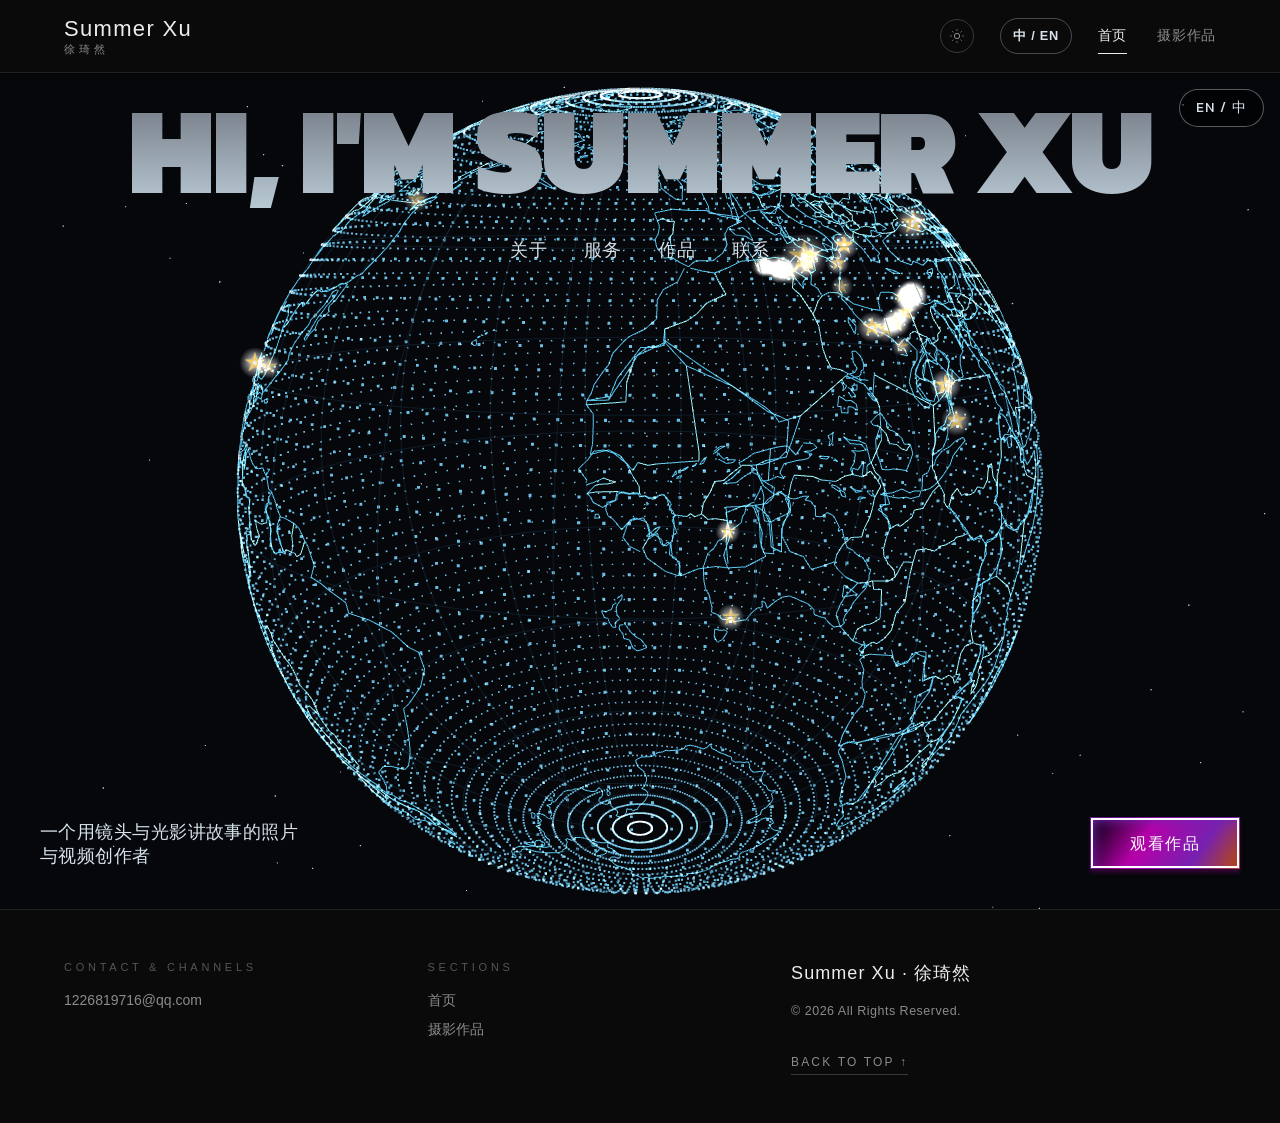
==== commit 2f5385a1: "mobile: disable page pinch-zoom (viewport)" ====
--- a/index.html
+++ b/index.html
@@ -2,7 +2,7 @@
 <html lang="zh-CN" data-theme="dark">
 <head>
   <meta charset="UTF-8">
-  <meta name="viewport" content="width=device-width, initial-scale=1.0">
+  <meta name="viewport" content="width=device-width, initial-scale=1.0, maximum-scale=1.0, user-scalable=no">
   <meta name="description" content="徐琦然 Summer Xu 的个人作品网站，纪实摄影、新闻摄影与视频剪辑。">
   <meta name="theme-color" content="#0a0a0a">
   <title>Summer Xu · 徐琦然 — 个人作品</title>
--- a/css/style.css
+++ b/css/style.css
@@ -30,6 +30,7 @@
 * { margin: 0; padding: 0; box-sizing: border-box; }
 
 html { scroll-behavior: smooth; }
+html, body { overflow-x: hidden; }
 
 body {
   background: var(--bg);
